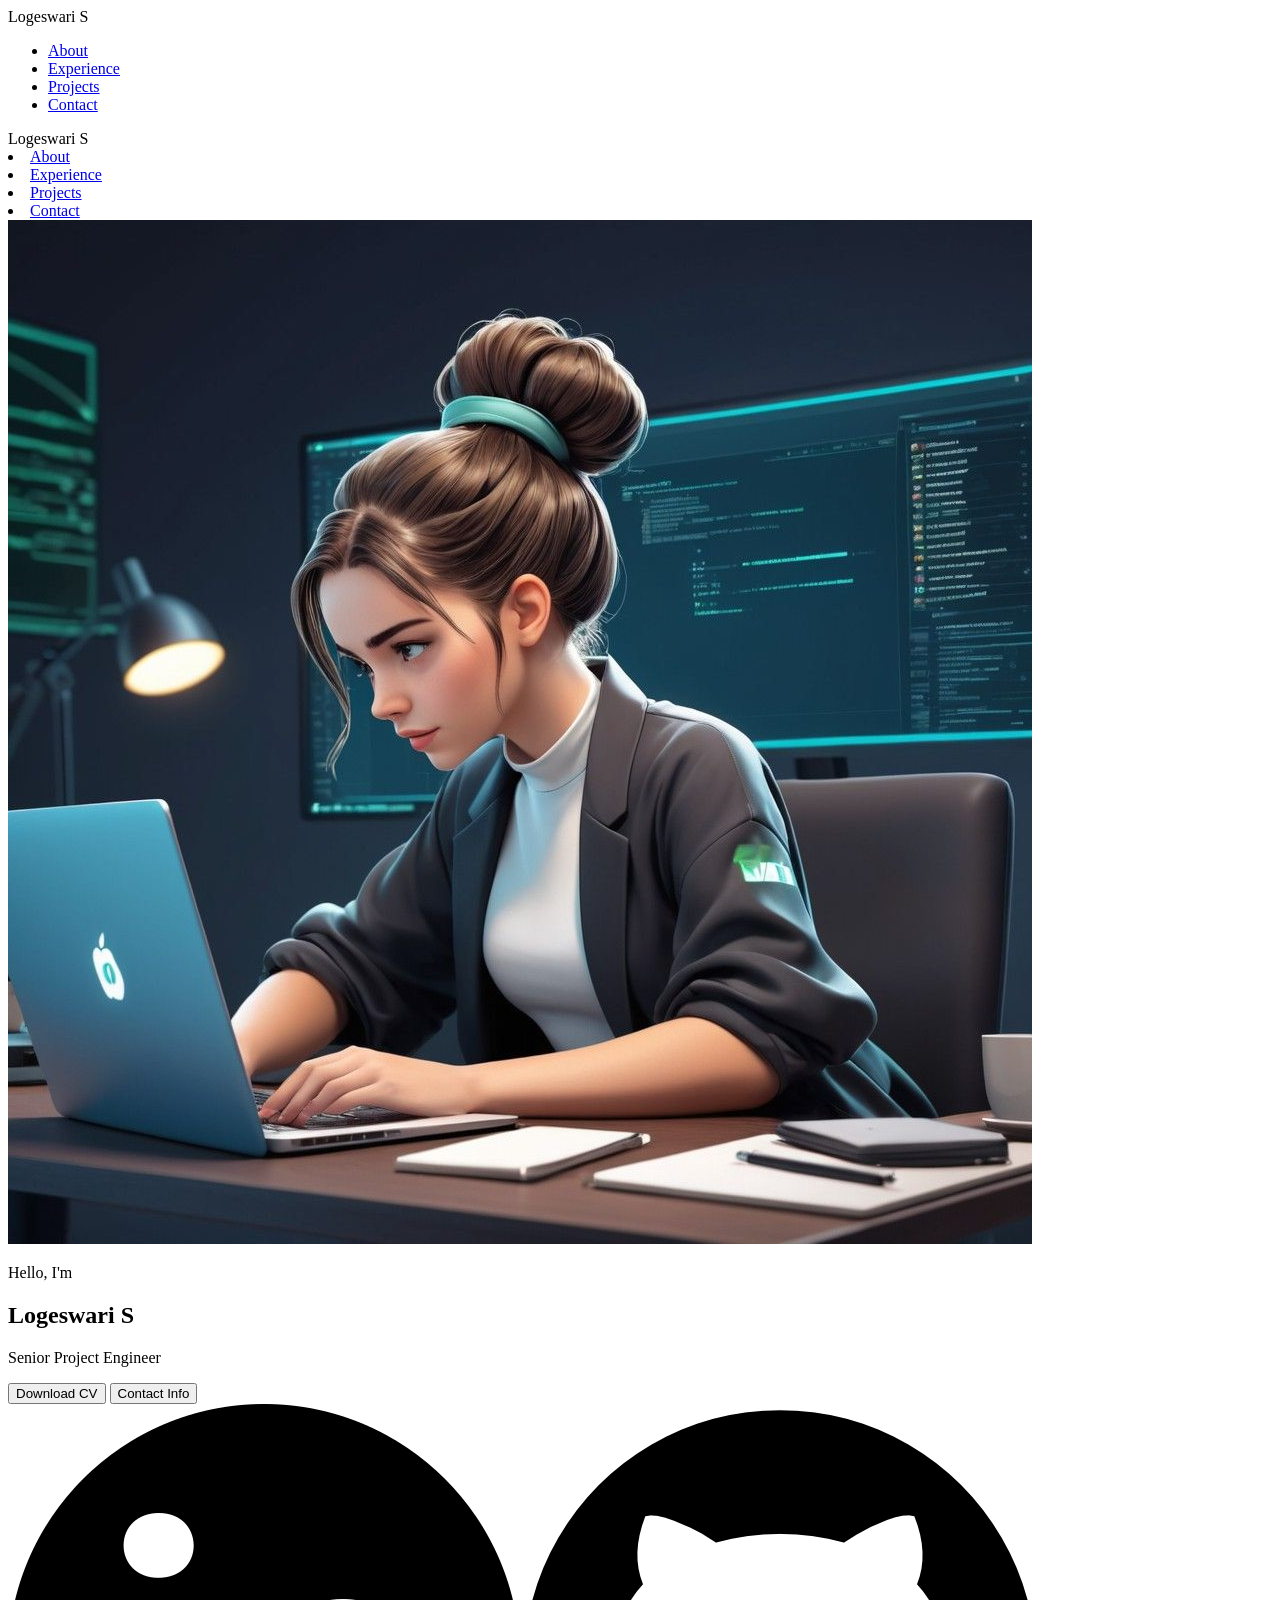
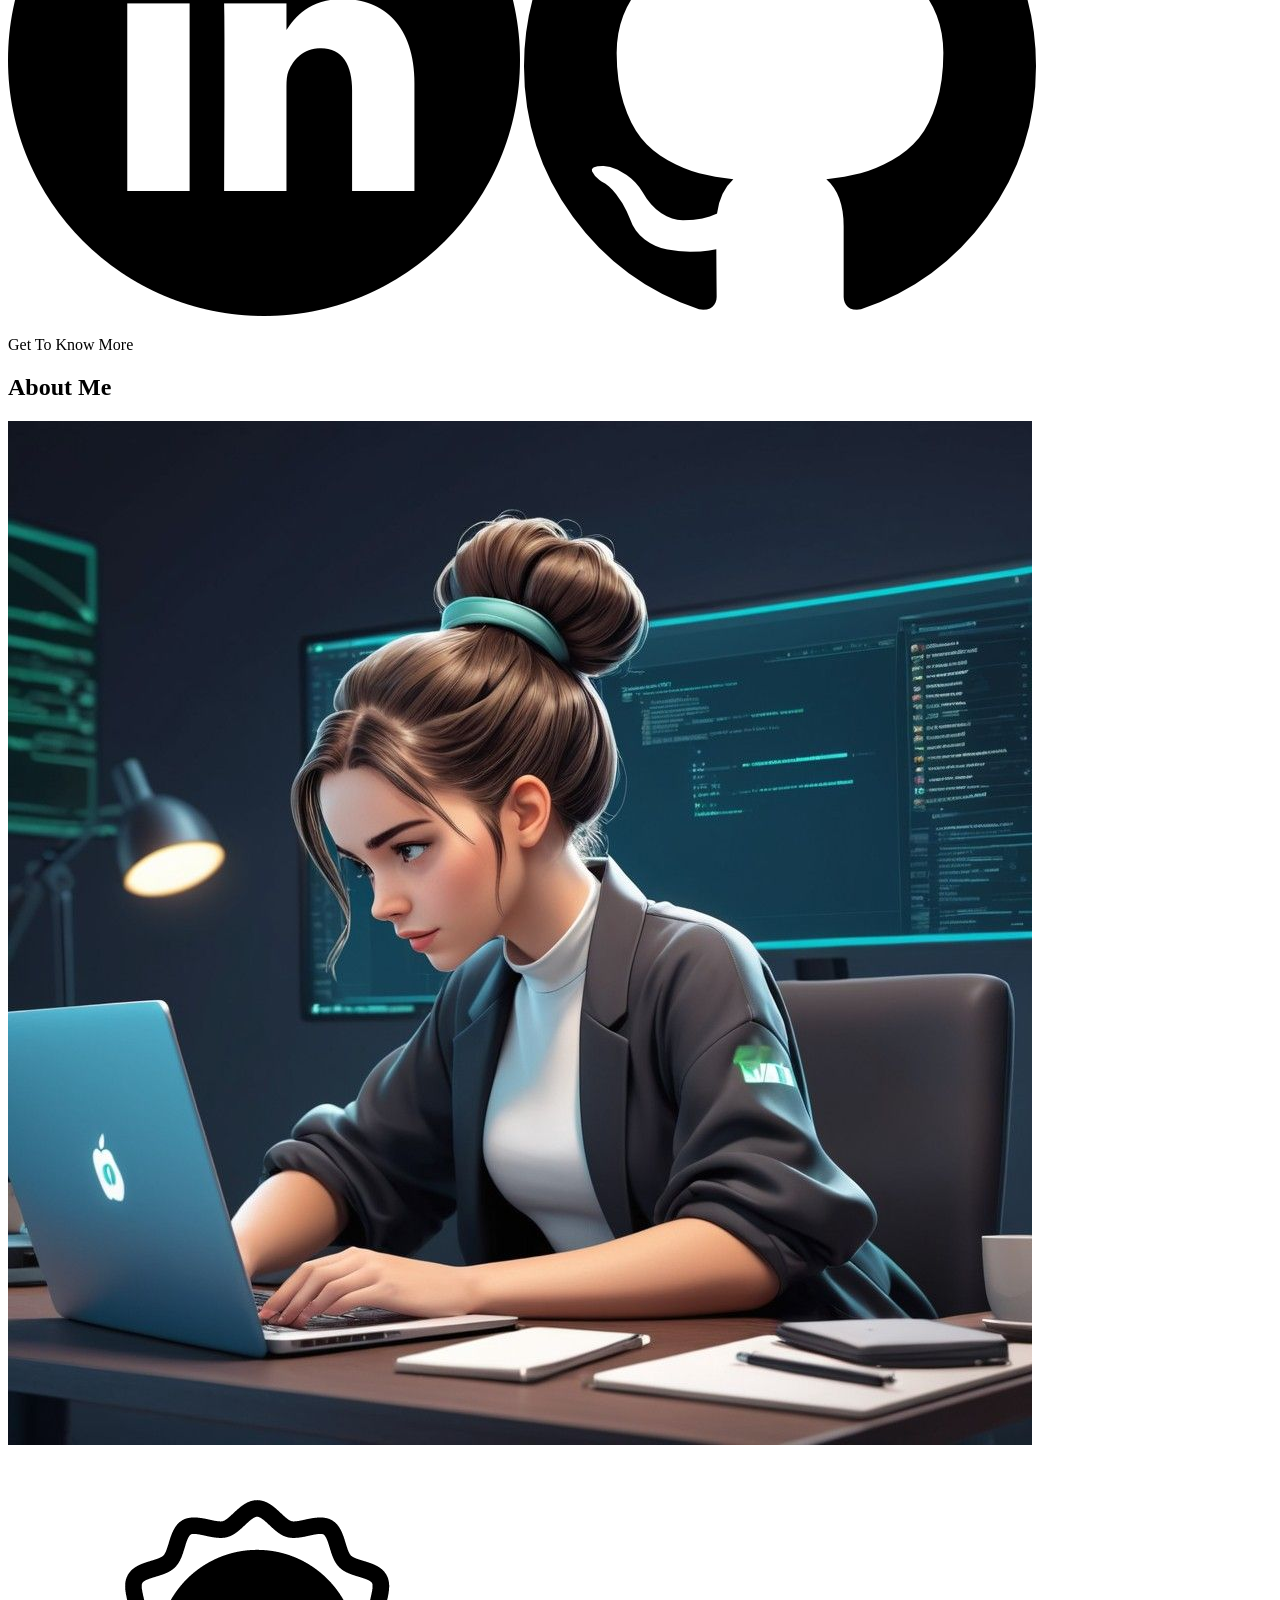
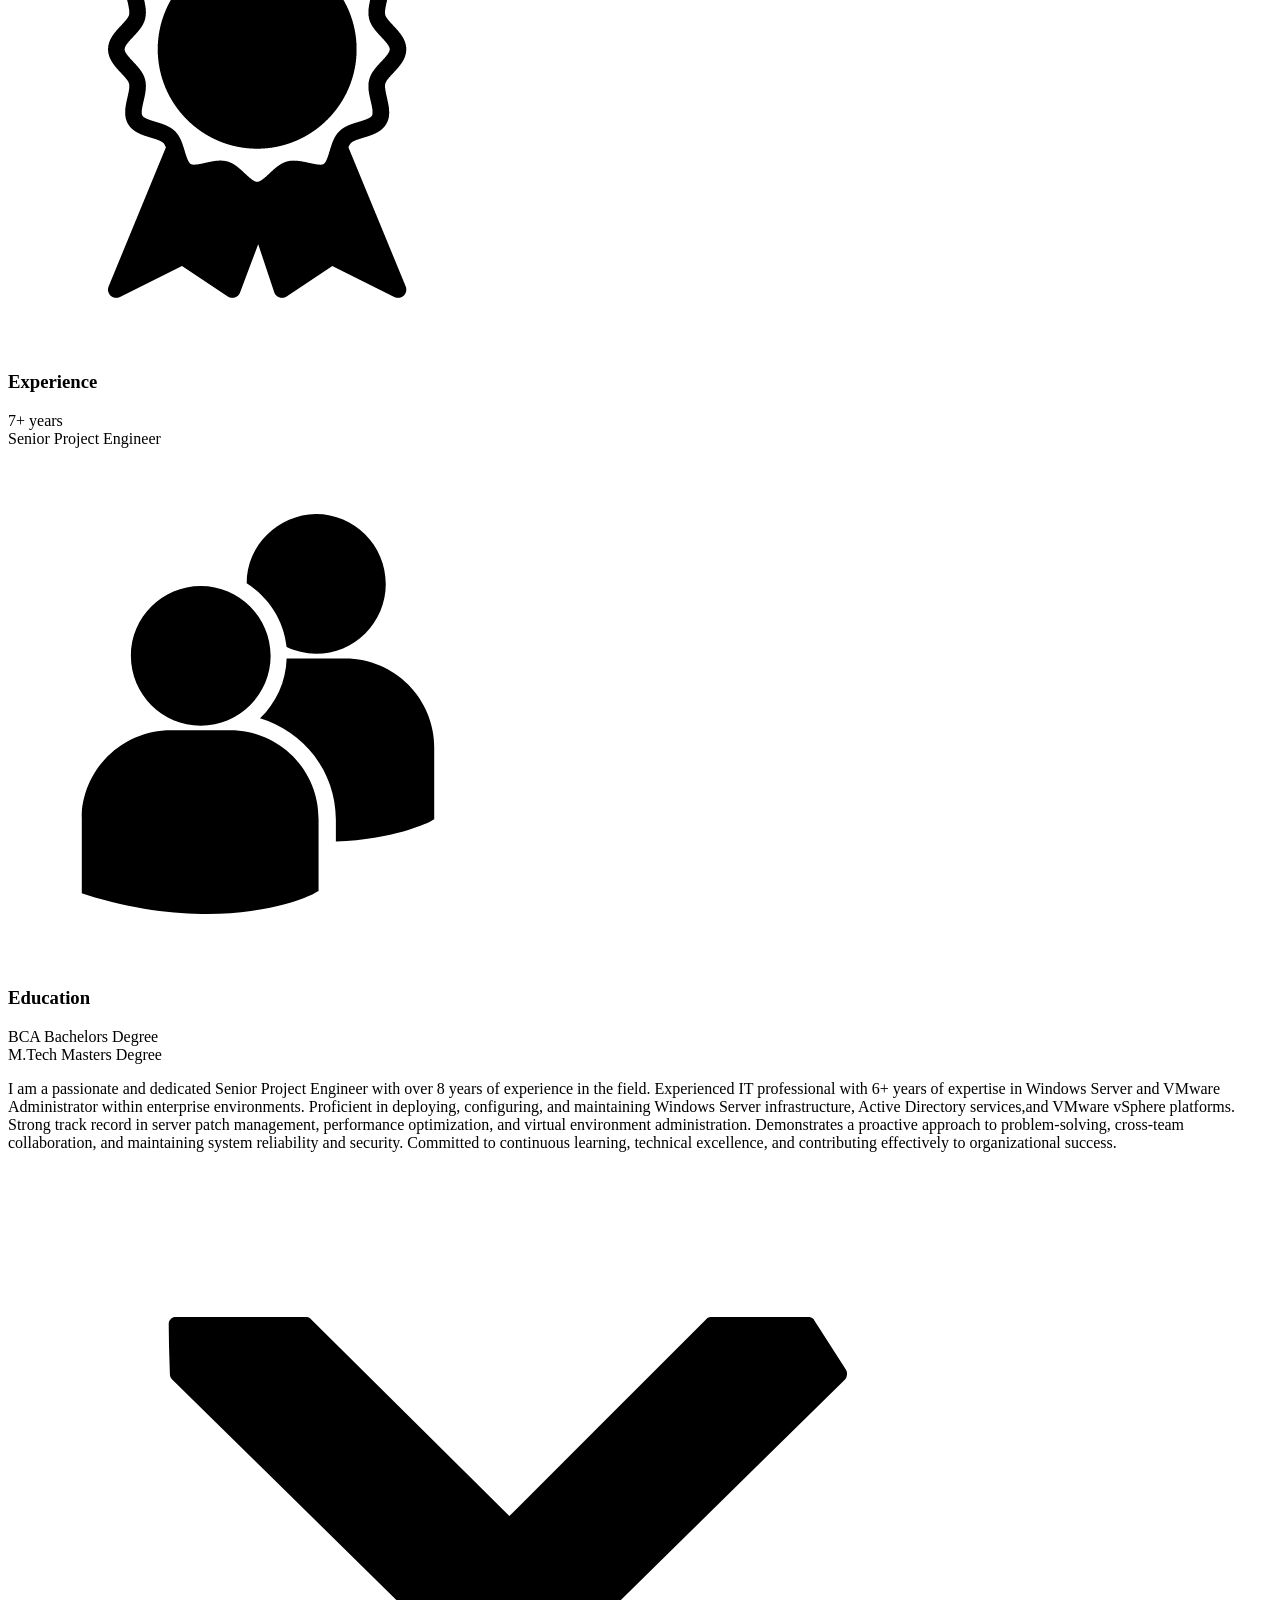
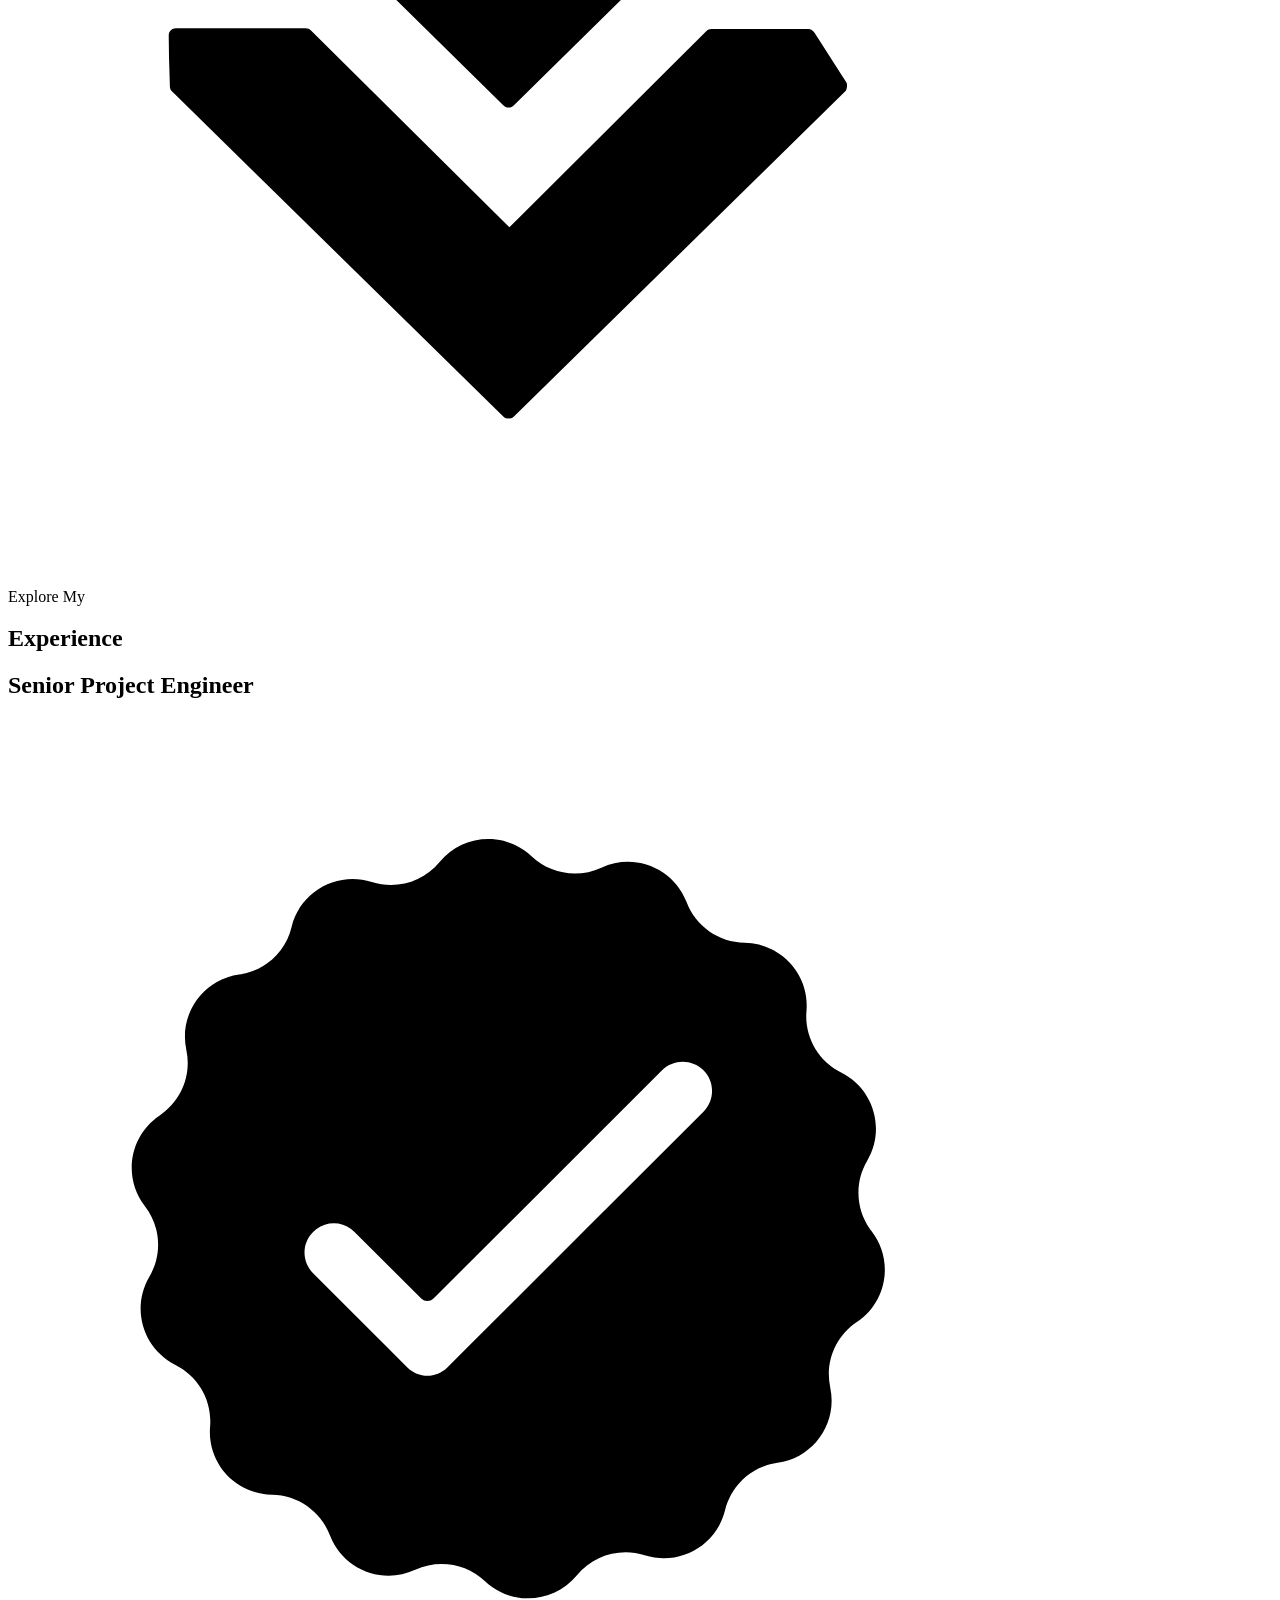
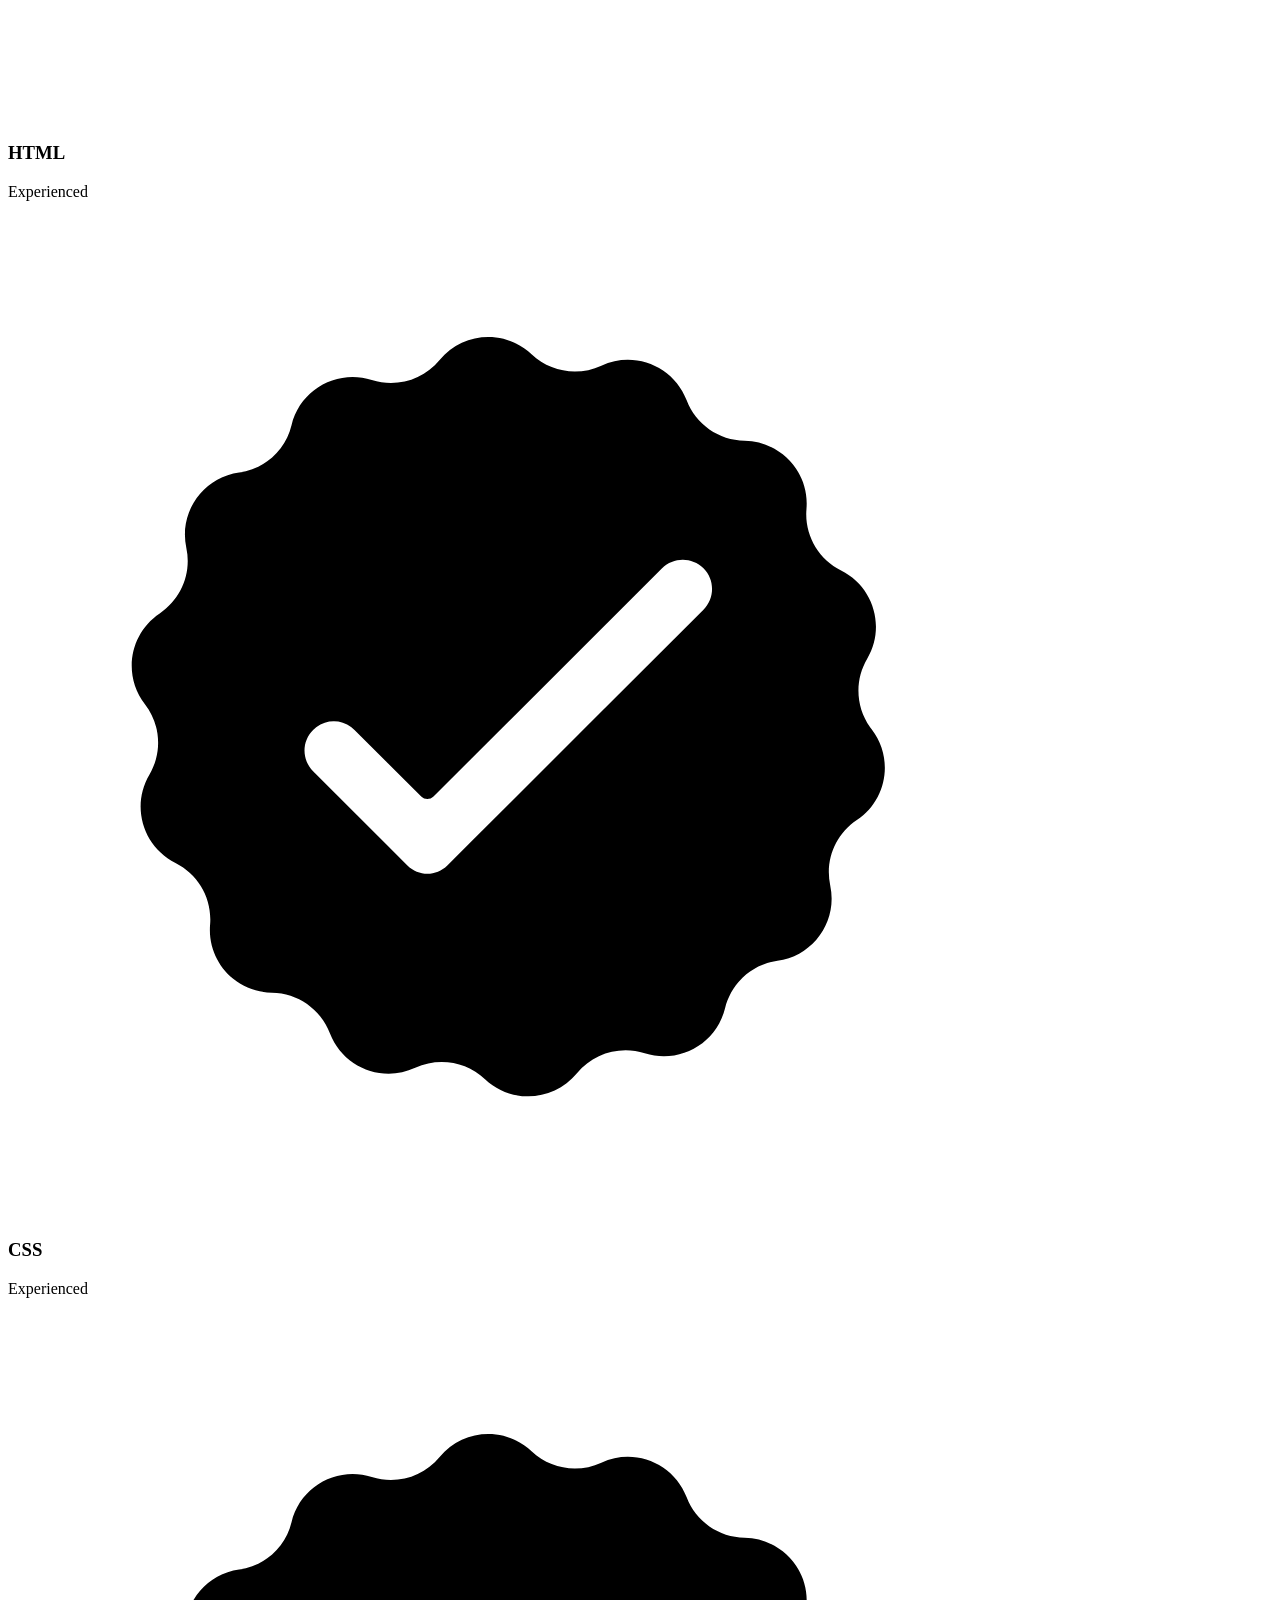
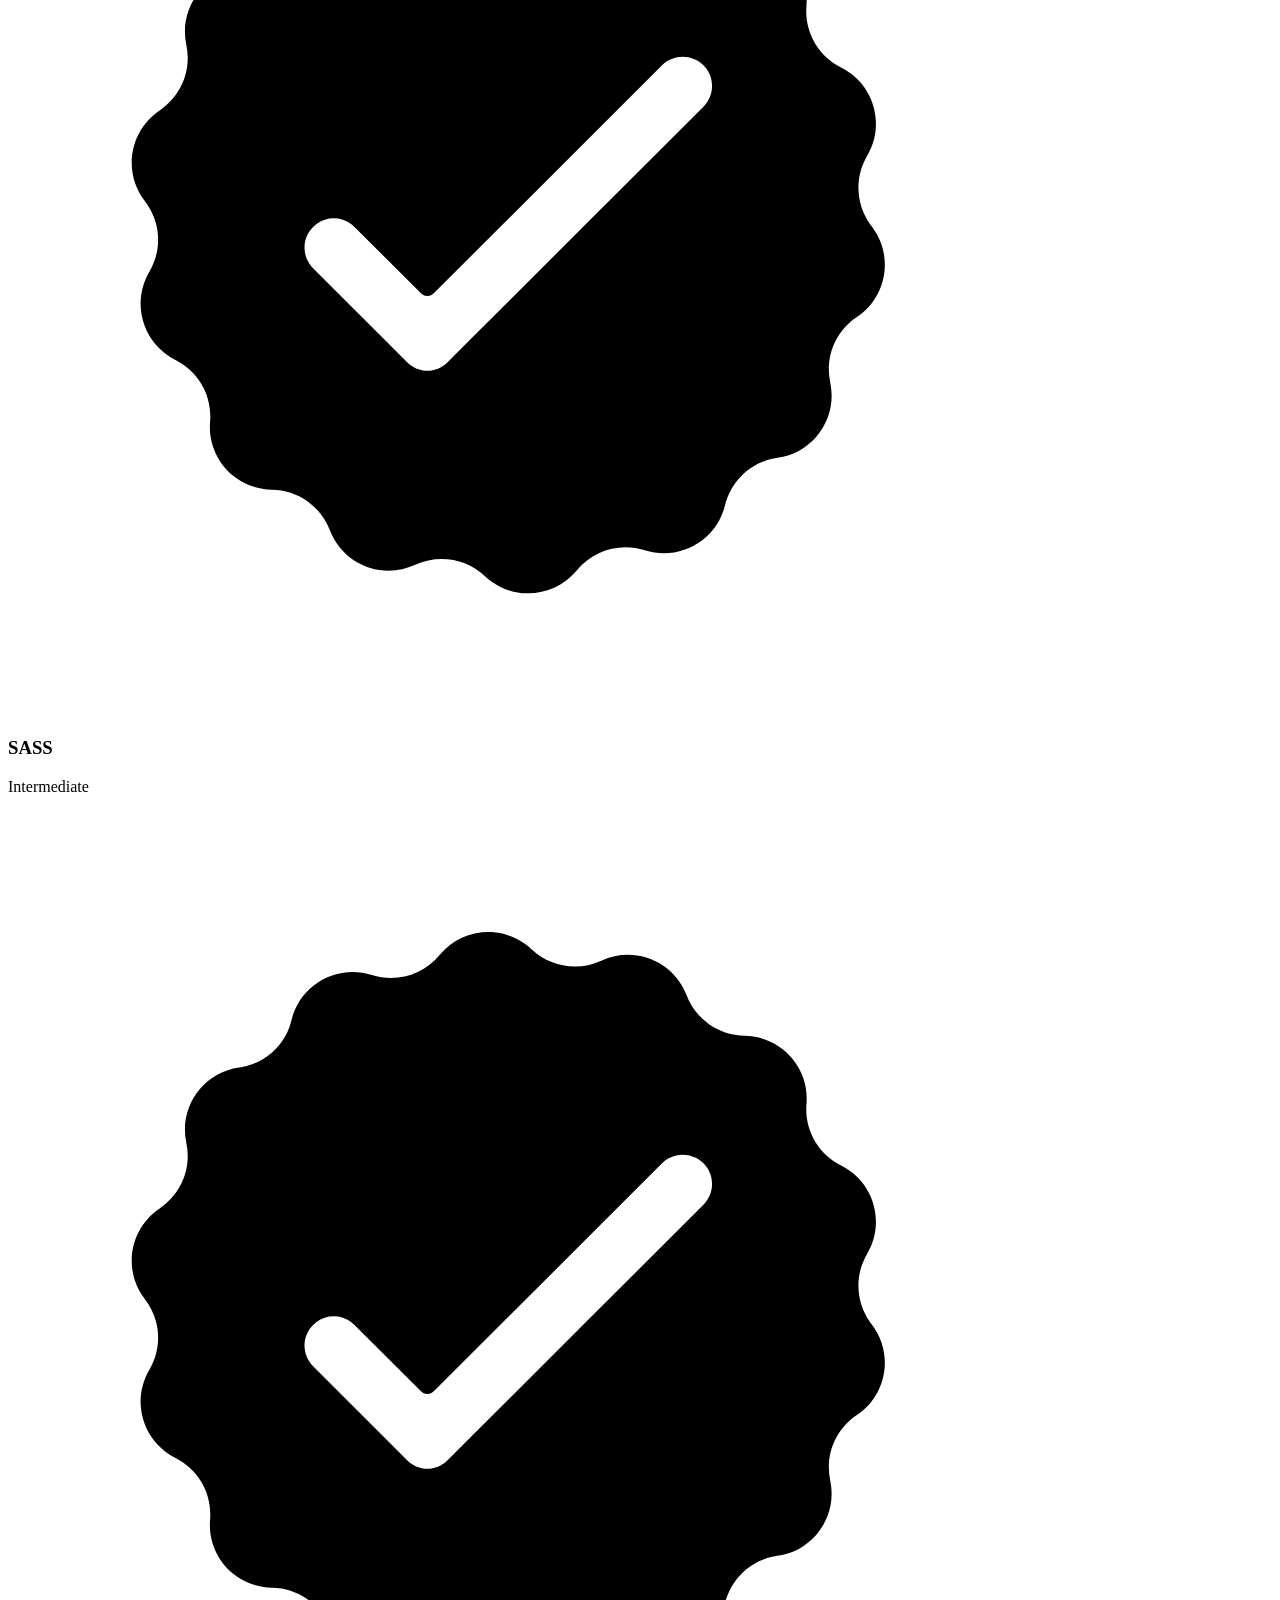
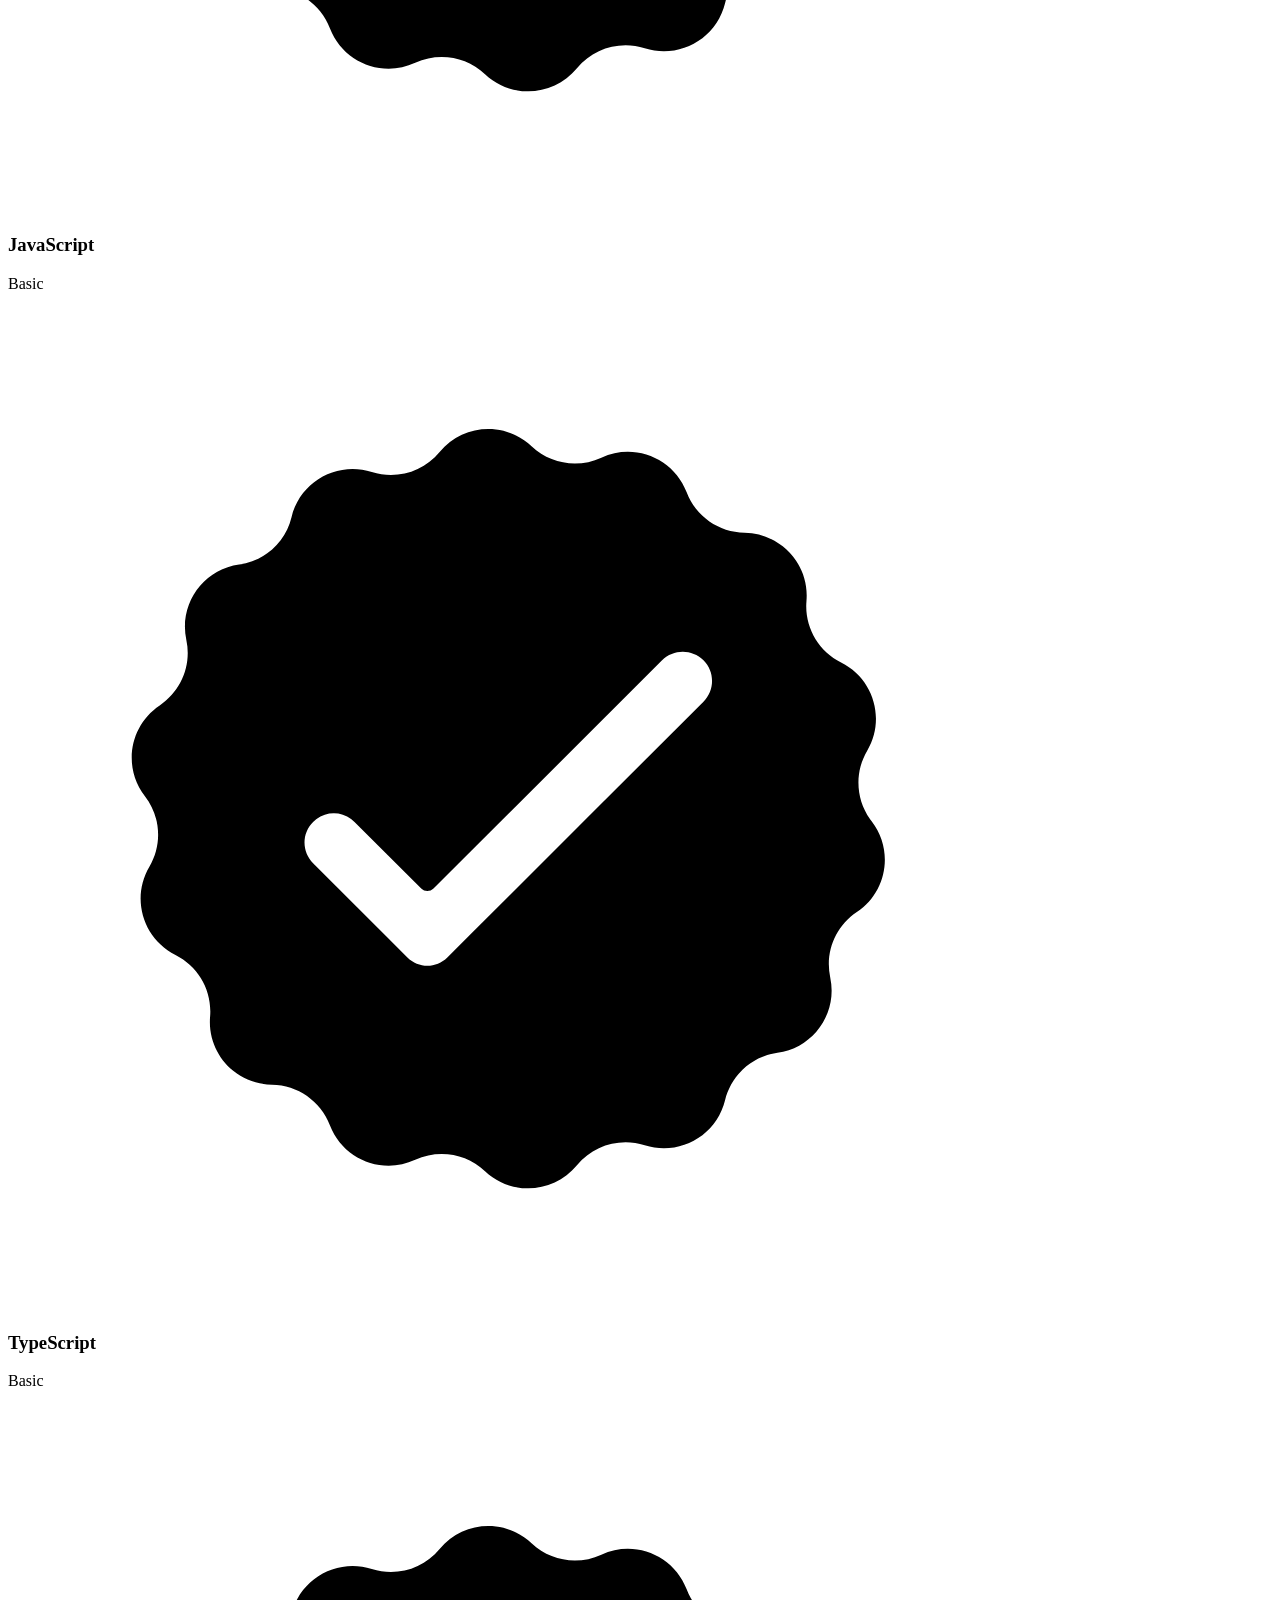
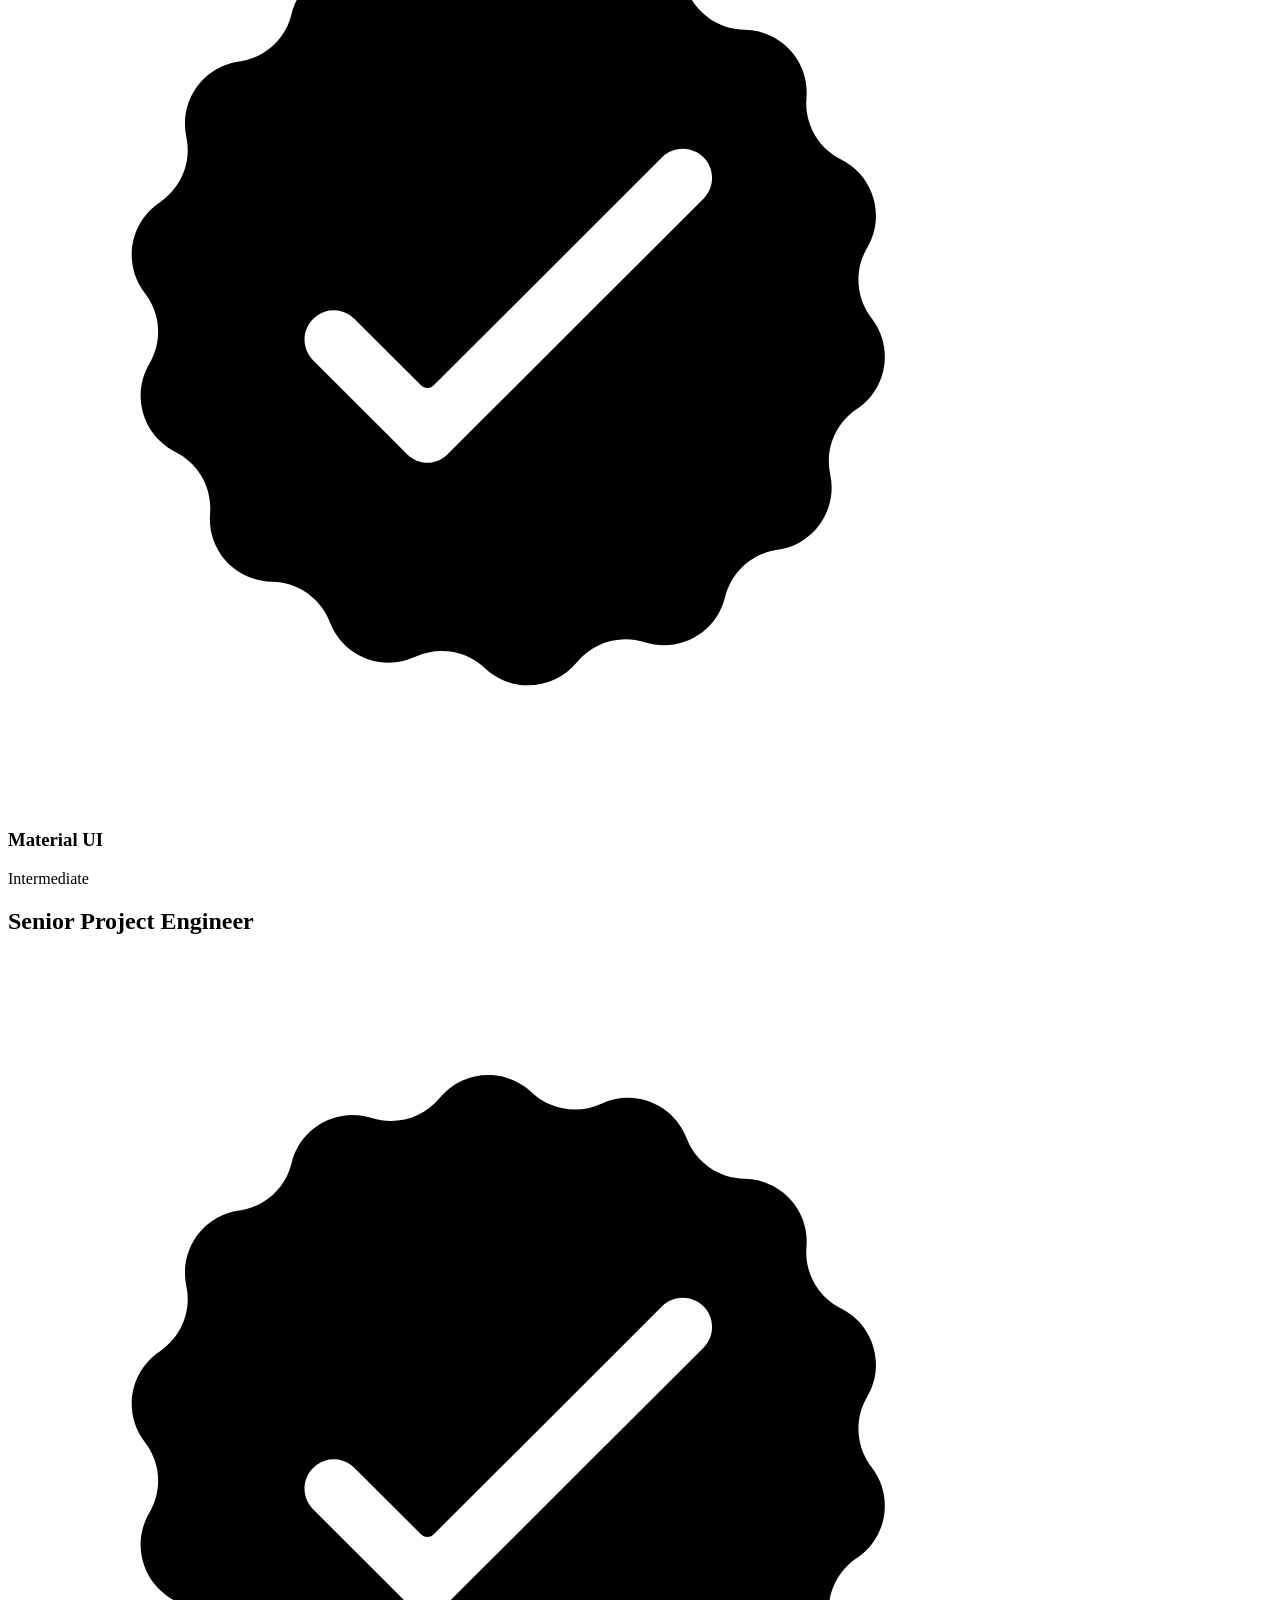
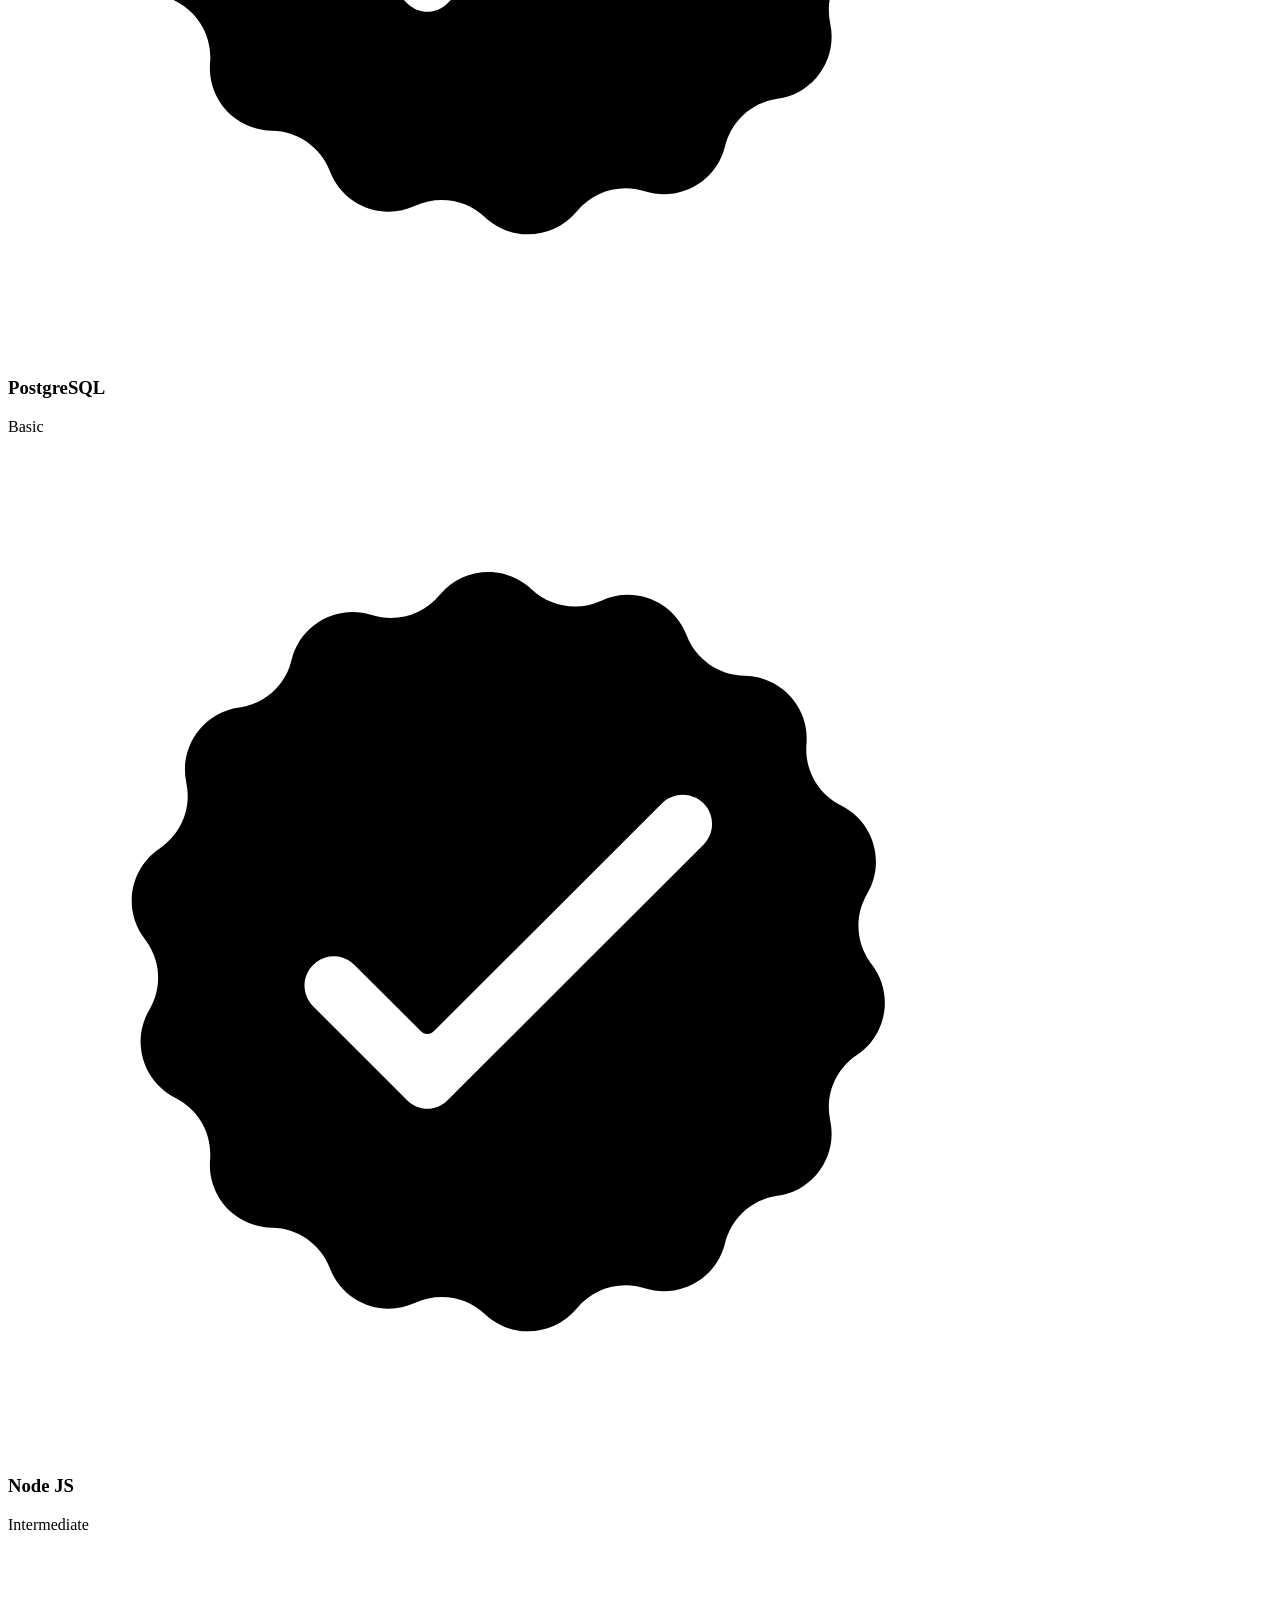
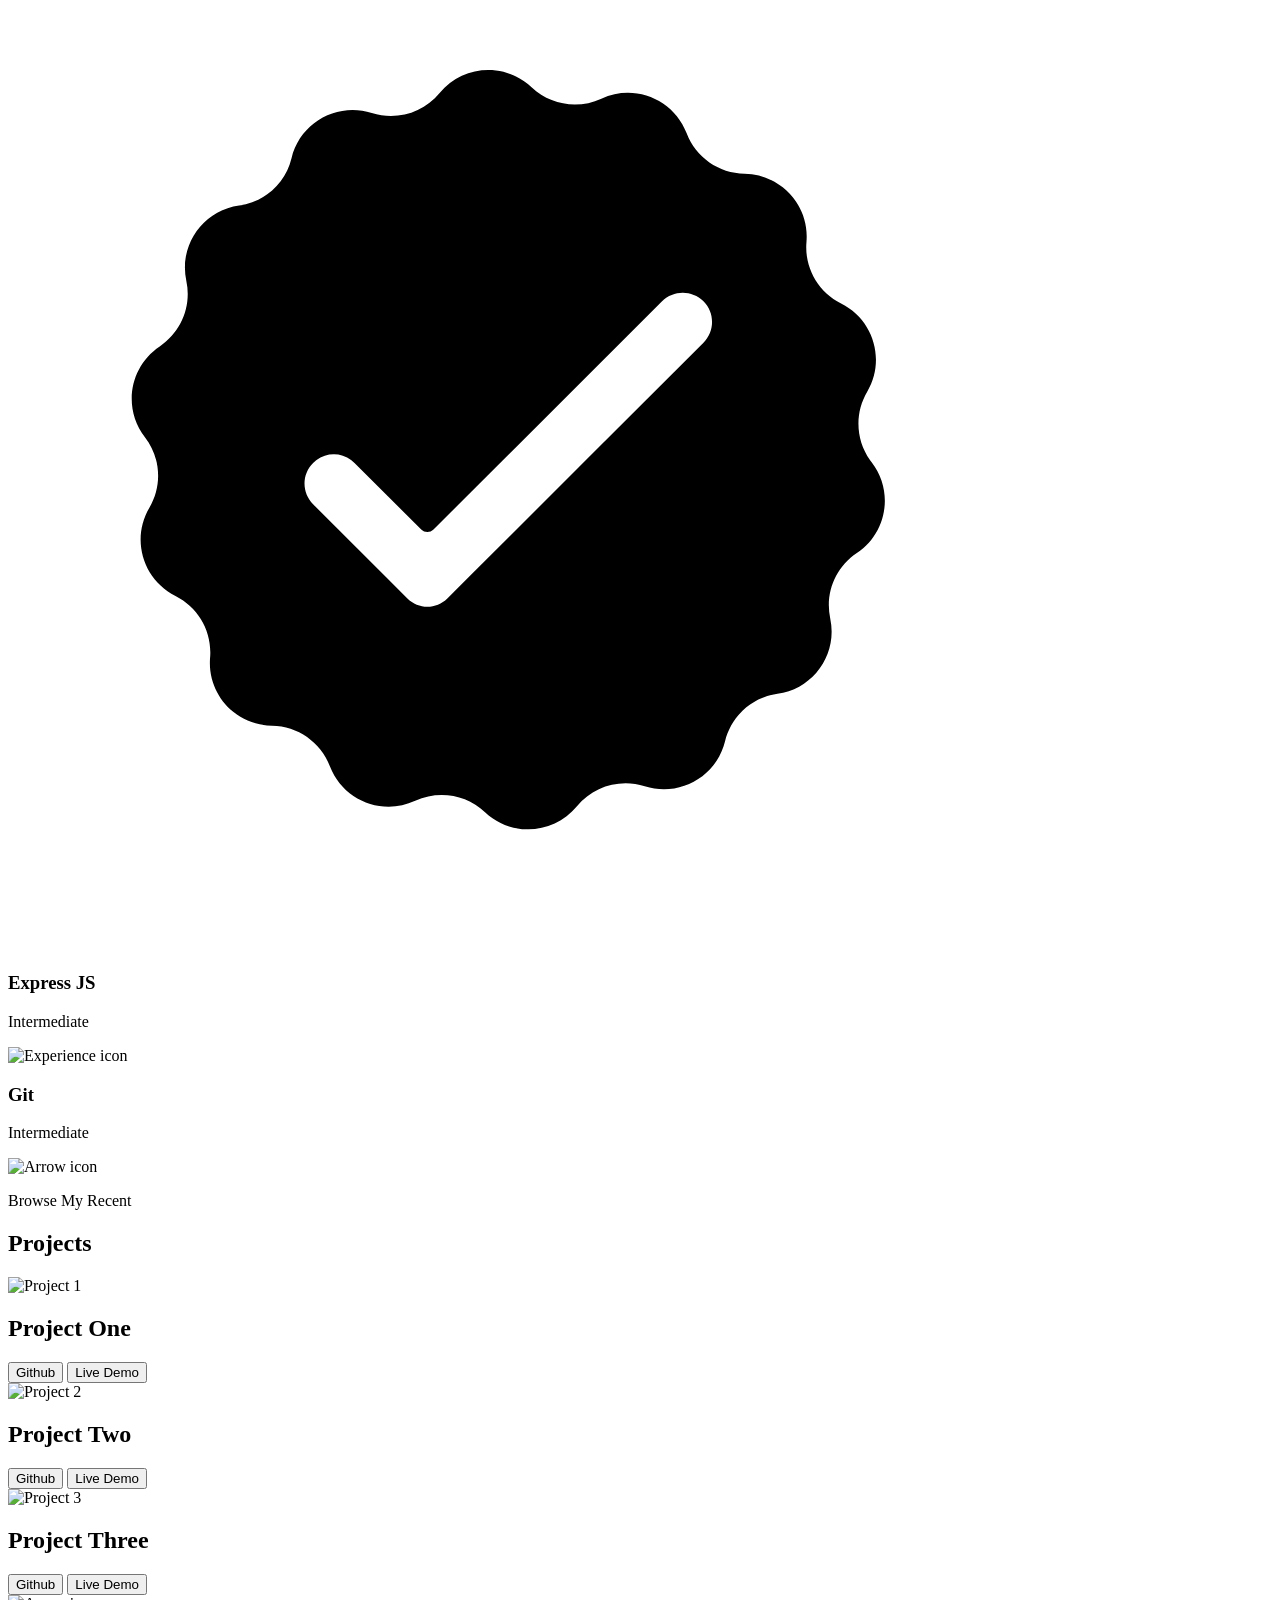
==== index.html @ 71cd5f22 "My First Commit" ====
<!DOCTYPE html>
<html lang="en">
  <head>
    <meta charset="UTF-8" />
    <meta http-equiv="X-UA-Compatible" content="IE=edge" />
    <meta name="viewport" content="width=device-width, initial-scale=1.0" />
    <title>My Portfolio</title>
    <link rel="stylesheet" href="style.css" />
    <link rel="stylesheet" href="media.css" />
  </head>
  <body>
    <nav id="desktop-nav">
      <div class="logo">Logeswari S</div>
      <div>
        <ul class="nav-links">
          <li><a href="#about">About</a></li>
          <li><a href="#experience">Experience</a></li>
          <li><a href="#projects">Projects</a></li>
          <li><a href="#contact">Contact</a></li>
        </ul>
      </div>
    </nav>
    <nav id="hamburger-nav">
      <div class="logo">Logeswari S</div>
      <div class="hamburger-menu">
        <div class="hamburger-icon" onclick="toggleMenu()">
          <span></span>
          <span></span>
          <span></span>
        </div>
        <div class="menu-links">
          <li><a href="#about" onclick="toggleMenu()">About</a></li>
          <li><a href="#experience" onclick="toggleMenu()">Experience</a></li>
          <li><a href="#projects" onclick="toggleMenu()">Projects</a></li>
          <li><a href="#contact" onclick="toggleMenu()">Contact</a></li>
        </div>
      </div>
    </nav>
    <section id="profile">
      <div class="section__pic-container">
        <img src="/images/user.png" alt="Logeswari S profile picture" />
      </div>
      <div class="section__text">
        <p class="section__text__p1">Hello, I'm</p>
        <h1 class="title">Logeswari S</h1>
        <p class="section__text__p2">Senior Project Engineer</p>
        <div class="btn-container">
          <button
            class="btn btn-color-2"
            onclick="window.open('./Portfolio/images/Logeswari.pdf')"
          >
            Download CV
          </button>
          <button class="btn btn-color-1" onclick="location.href='./#contact'">
            Contact Info
          </button>
        </div>
        <div id="socials-container">
          <img
            src="/images/linkedin.png"
            alt="My LinkedIn profile"
            class="icon"
            onclick="location.href='http://www.linkedin.com/in/logeswari99'"
          />
          <img
            src="/images/github.png"
            alt="My Github profile"
            class="icon"
            onclick="location.href='http://www.github.com/NirmalaSubramani2001'"
          />
        </div>
      </div>
    </section>
    <section id="about">
      <p class="section__text__p1">Get To Know More</p>
      <h1 class="title">About Me</h1>
      <div class="section-container">
        <div class="section__pic-container">
          <img
            src="/images/user.png"
            alt="Profile picture"
            class="about-pic"
          />
        </div>
        <div class="about-details-container">
          <div class="about-containers">
            <div class="details-container">
              <img
                src="/images/experience.png"
                alt="Experience icon"
                class="icon"
              />
              <h3>Experience</h3>
              <p>7+ years <br />Senior Project Engineer</p>
            </div>
            <div class="details-container">
              <img
                src="/images/education.png"
                alt="Education icon"
                class="icon"
              />
              <h3>Education</h3>
              <p>BCA Bachelors Degree<br />M.Tech Masters Degree</p>
            </div>
          </div>
          <div class="text-container">
            <p>
                I am a passionate and dedicated Senior Project Engineer with over 8
                years of experience in the field. Experienced IT professional with 6+ years of expertise in Windows Server
                and VMware Administrator within enterprise environments. Proficient in deploying, configuring, and maintaining 
                Windows Server infrastructure, Active Directory services,and VMware vSphere platforms. 
                
                Strong track record in server patch management, performance optimization, and virtual environment administration. 
                Demonstrates a proactive approach to problem-solving, cross-team collaboration, and maintaining system reliability and security. 
                Committed to continuous learning, technical excellence, and contributing effectively to organizational success. 
              
            </p>
          </div>
        </div>
      </div>
      <img
        src="./images/arrow.png"
        alt="Arrow icon"
        class="icon arrow"
        onclick="location.href='./#experience'"
      />
    </section>
    <section id="experience">
      <p class="section__text__p1">Explore My</p>
      <h1 class="title">Experience</h1>
      <div class="experience-details-container">
        <div class="about-containers">
          <div class="details-container">
            <h2 class="experience-sub-title">Senior Project Engineer</h2>
            <div class="article-container">
              <article>
                <img
                  src="./images/checkmark.png"
                  alt="Experience icon"
                  class="icon"
                />
                <div>
                  <h3>HTML</h3>
                  <p>Experienced</p>
                </div>
              </article>
              <article>
                <img
                  src="/images/checkmark.png"
                  alt="Experience icon"
                  class="icon"
                />
                <div>
                  <h3>CSS</h3>
                  <p>Experienced</p>
                </div>
              </article>
              <article>
                <img
                  src="/images/checkmark.png"
                  alt="Experience icon"
                  class="icon"
                />
                <div>
                  <h3>SASS</h3>
                  <p>Intermediate</p>
                </div>
              </article>
              <article>
                <img
                  src="/images/checkmark.png"
                  alt="Experience icon"
                  class="icon"
                />
                <div>
                  <h3>JavaScript</h3>
                  <p>Basic</p>
                </div>
              </article>
              <article>
                <img
                  src="/images/checkmark.png"
                  alt="Experience icon"
                  class="icon"
                />
                <div>
                  <h3>TypeScript</h3>
                  <p>Basic</p>
                </div>
              </article>
              <article>
                <img
                  src="/images/checkmark.png"
                  alt="Experience icon"
                  class="icon"
                />
                <div>
                  <h3>Material UI</h3>
                  <p>Intermediate</p>
                </div>
              </article>
            </div>
          </div>
          <div class="details-container">
            <h2 class="experience-sub-title">Senior Project Engineer</h2>
            <div class="article-container">
              <article>
                <img
                  src="/images/checkmark.png"
                  alt="Experience icon"
                  class="icon"
                />
                <div>
                  <h3>PostgreSQL</h3>
                  <p>Basic</p>
                </div>
              </article>
              <article>
                <img
                  src="/images/checkmark.png"
                  alt="Experience icon"
                  class="icon"
                />
                <div>
                  <h3>Node JS</h3>
                  <p>Intermediate</p>
                </div>
              </article>
              <article>
                <img
                  src="/images/checkmark.png"
                  alt="Experience icon"
                  class="icon"
                />
                <div>
                  <h3>Express JS</h3>
                  <p>Intermediate</p>
                </div>
              </article>
              <article>
                <img
                  src="./Portfolio/images/checkmark.png"
                  alt="Experience icon"
                  class="icon"
                />
                <div>
                  <h3>Git</h3>
                  <p>Intermediate</p>
                </div>
              </article>
            </div>
          </div>
        </div>
      </div>
      <img
        src="./Portfolio/images/arrow.png"
        alt="Arrow icon"
        class="icon arrow"
        onclick="location.href='./#projects'"
      />
    </section>
    <section id="projects">
      <p class="section__text__p1">Browse My Recent</p>
      <h1 class="title">Projects</h1>
      <div class="experience-details-container">
        <div class="about-containers">
          <div class="details-container color-container">
            <div class="article-container">
              <img
                src="./Portfolio/images/work-1.png"
                alt="Project 1"
                class="project-img"
              />
            </div>
            <h2 class="experience-sub-title project-title">Project One</h2>
            <div class="btn-container">
              <button
                class="btn btn-color-2 project-btn"
                onclick="location.href='https://github.com/NirmalaSubramani2001'"
              >
                Github
              </button>
              <button
                class="btn btn-color-2 project-btn"
                onclick="location.href='https://github.com/'"
              >
                Live Demo
              </button>
            </div>
          </div>
          <div class="details-container color-container">
            <div class="article-container">
              <img
                src="./Portfolio/images/work-2.png"
                alt="Project 2"
                class="project-img"
              />
            </div>
            <h2 class="experience-sub-title project-title">Project Two</h2>
            <div class="btn-container">
              <button
                class="btn btn-color-2 project-btn"
                onclick="location.href='https://github.com/NirmalaSubramani2001'"
              >
                Github
              </button>
              <button
                class="btn btn-color-2 project-btn"
                onclick="location.href='https://github.com/NirmalaSubramani2001'"
              >
                Live Demo
              </button>
            </div>
          </div>
          <div class="details-container color-container">
            <div class="article-container">
              <img
                src="./Portfolio/images/work-3.png"
                alt="Project 3"
                class="project-img"
              />
            </div>
            <h2 class="experience-sub-title project-title">Project Three</h2>
            <div class="btn-container">
              <button
                class="btn btn-color-2 project-btn"
                onclick="location.href='https://github.com/NirmalaSubramani2001'"
              >
                Github
              </button>
              <button
                class="btn btn-color-2 project-btn"
                onclick="location.href='https://nirmalasubramani2001.github.io/Project-Three/'"
              >
                Live Demo
              </button>
            </div>
          </div>
        </div>
      </div>
      <img
        src="./Portfolio/images/arrow.png"
        alt="Arrow icon"
        class="icon arrow"
        onclick="location.href='./#contact'"
      />
    </section>
    <section id="contact">
      <p class="section__text__p1">Get in Touch</p>
      <h1 class="title">Contact Me</h1>
      <div class="contact-info-upper-container">
        <div class="contact-info-container">
          <img
            src="./Portfolio/images/email.png"
            alt="Email icon"
            class="icon contact-icon email-icon"
          />
          <p><a href="mailto:logeswarinirmala@gmail.com">mailto:logeswarinirmala@gmail.com</a></p>
        </div>
        <div class="contact-info-container">
          <img
            src="./Portfolio/images/linkedin.png"
            alt="LinkedIn icon"
            class="icon contact-icon"
          />
          <p><a href="http://www.linkedin.com/in/logeswari99">LinkedIn</a></p>
        </div>
      </div>
    </section>
    <footer>
      <nav>
        <div class="nav-links-container">
          <ul class="nav-links">
            <li><a href="#about">About</a></li>
            <li><a href="#experience">Experience</a></li>
            <li><a href="#projects">Projects</a></li>
            <li><a href="#contact">Contact</a></li>
          </ul>
        </div>
      </nav>
      <p> Made with ❤️</p>
    </footer>
    <script src="script.js"></script>
  </body>
</html>
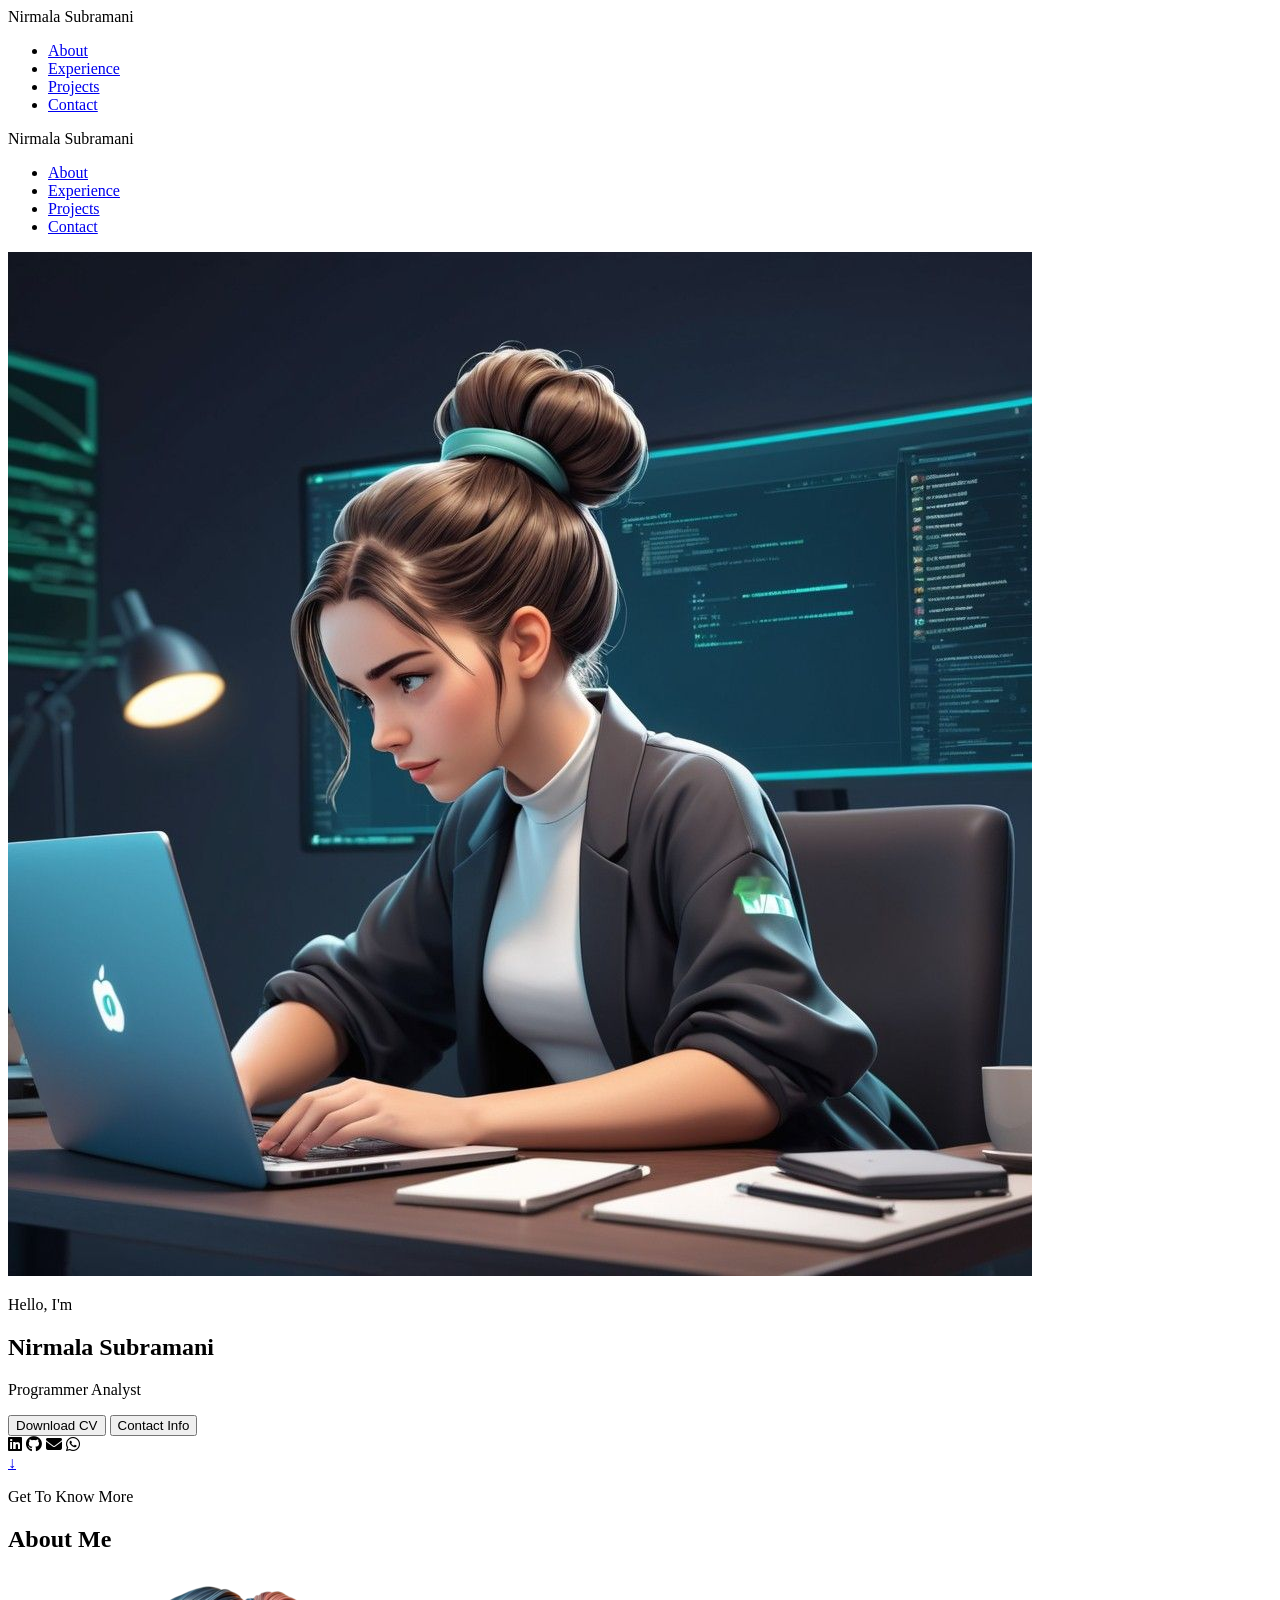
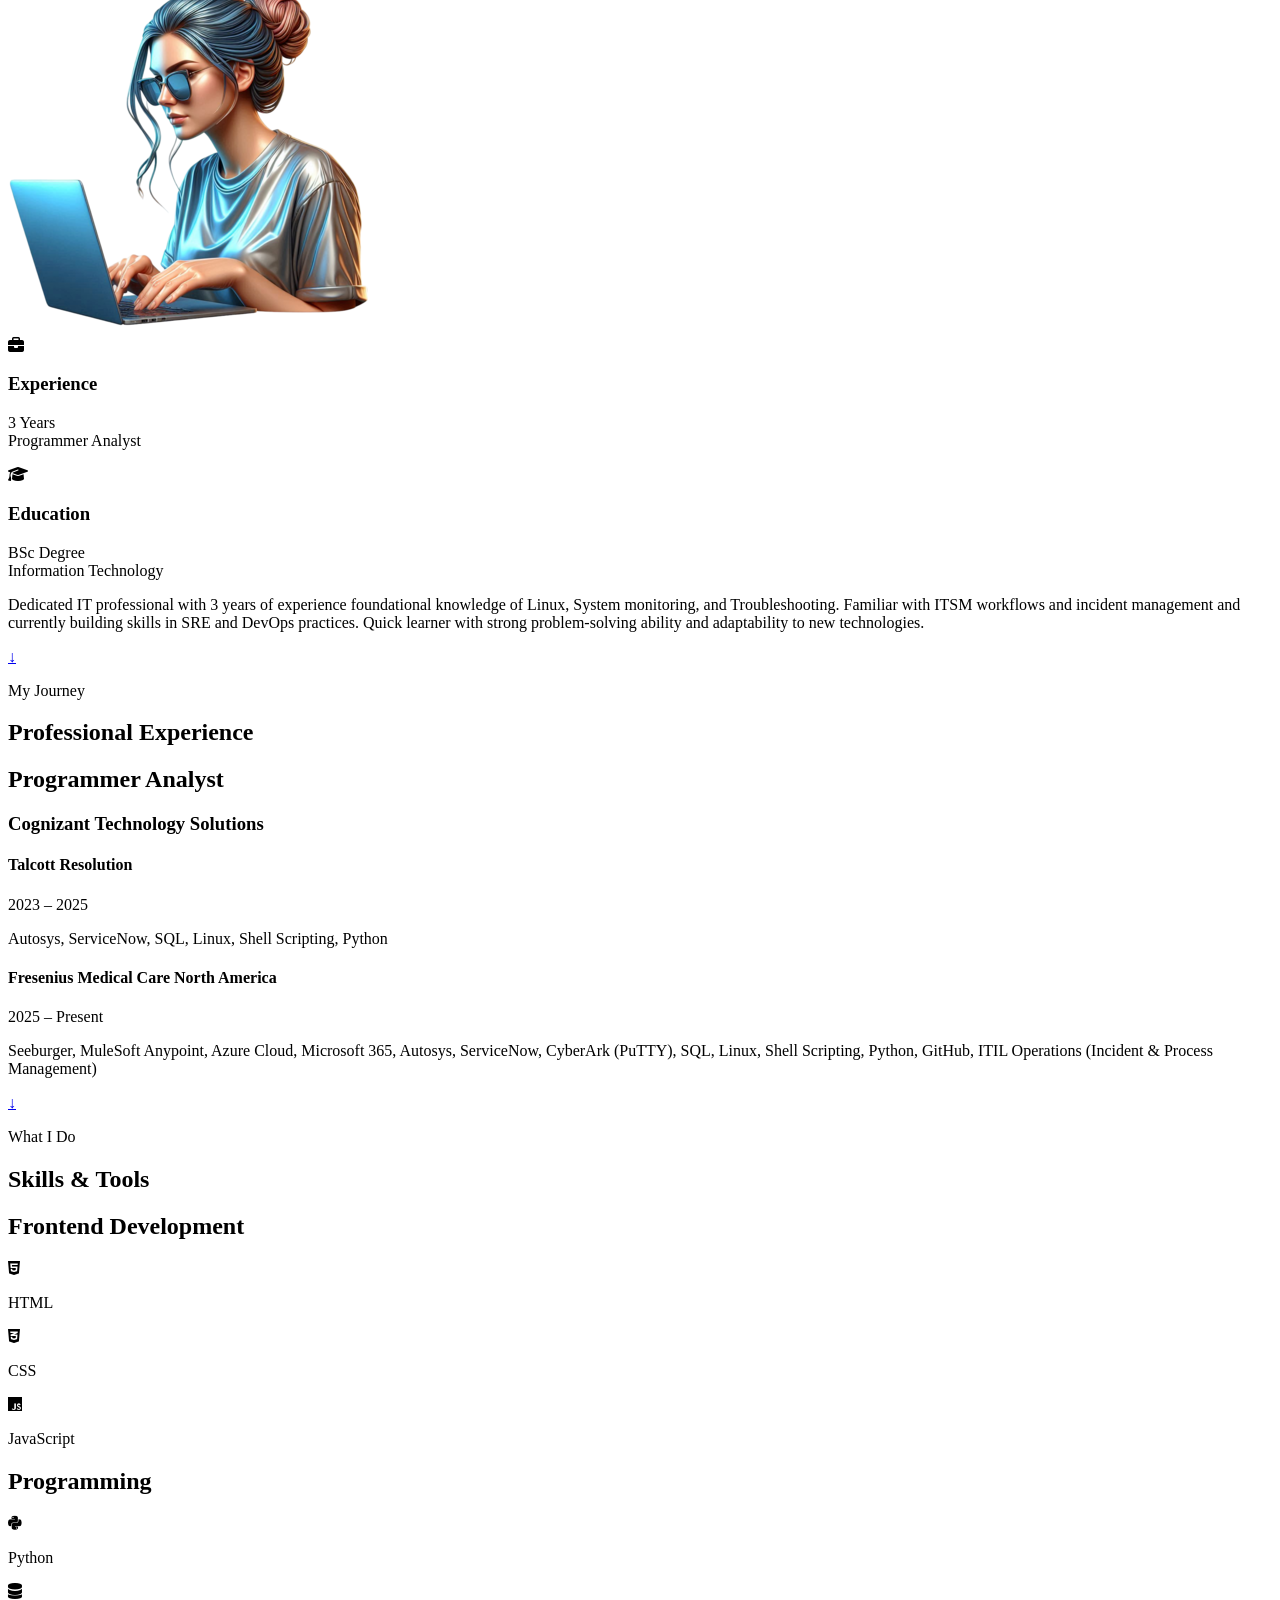
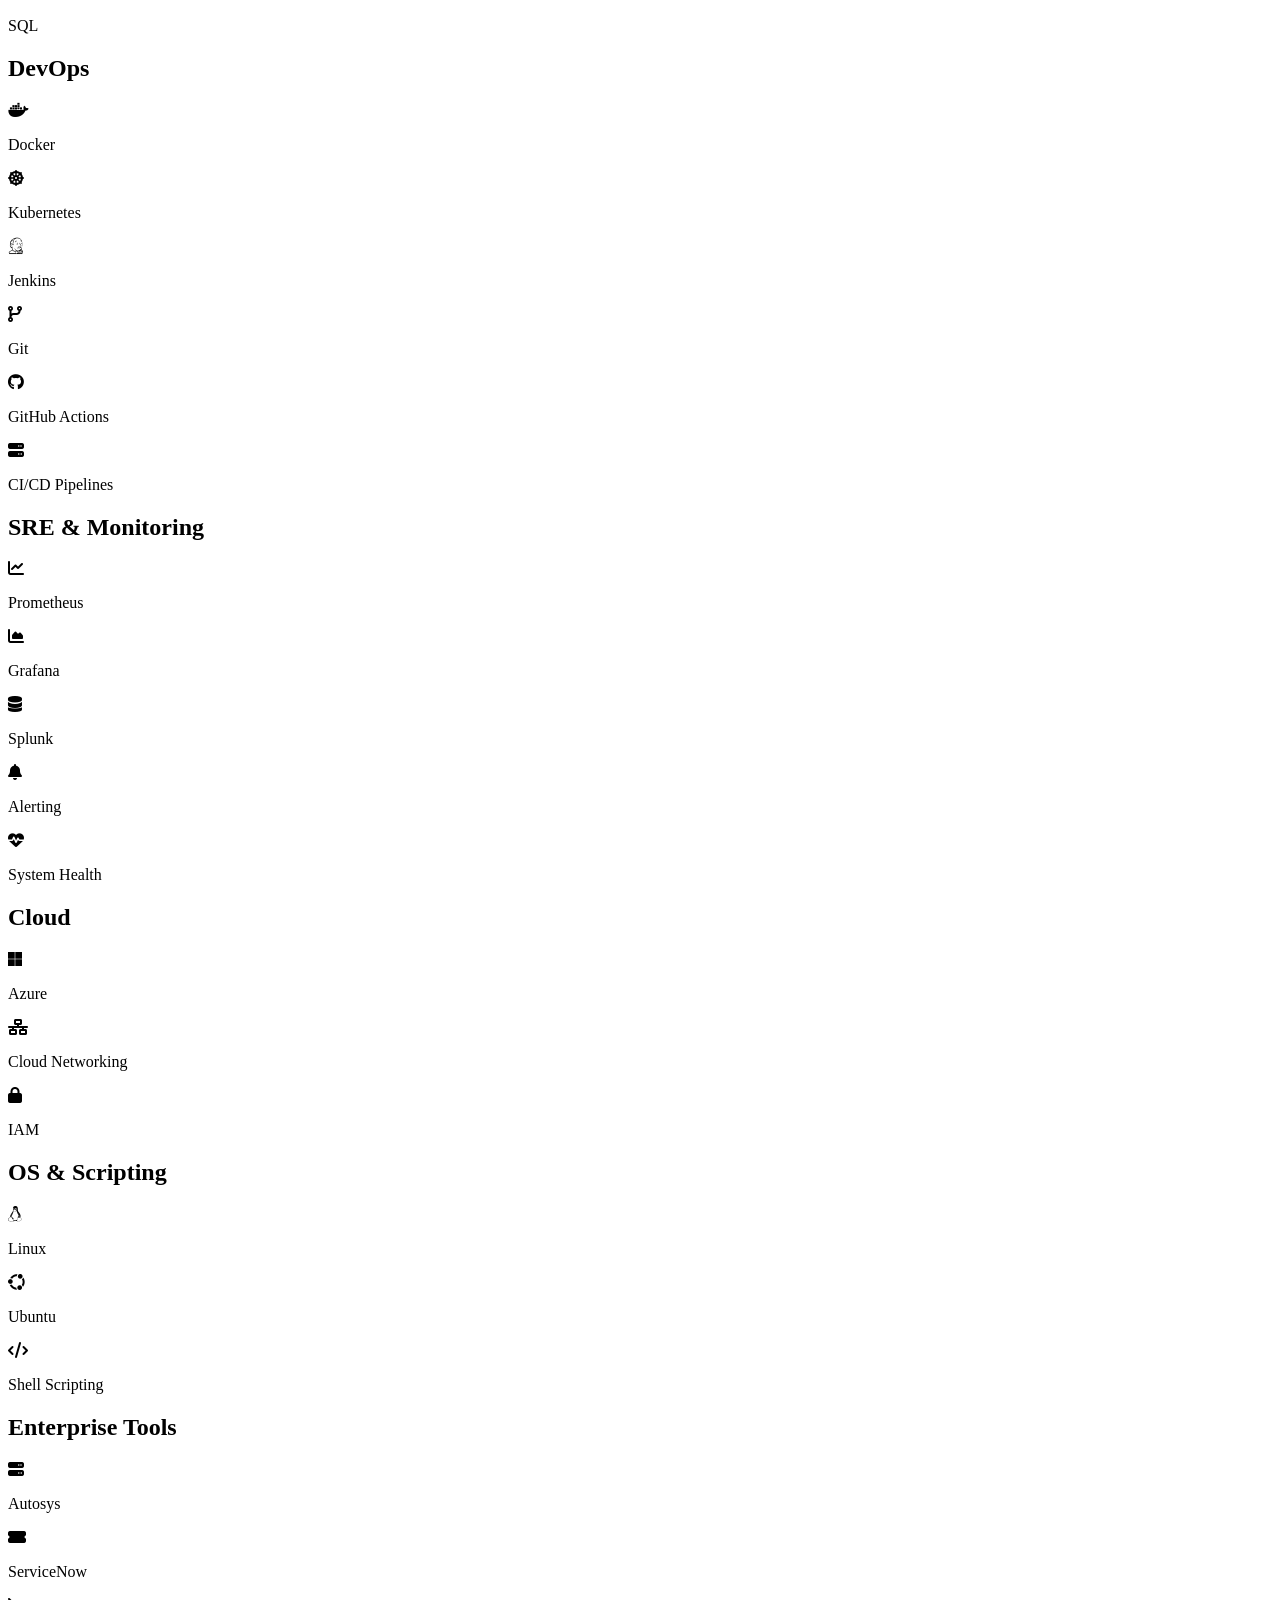
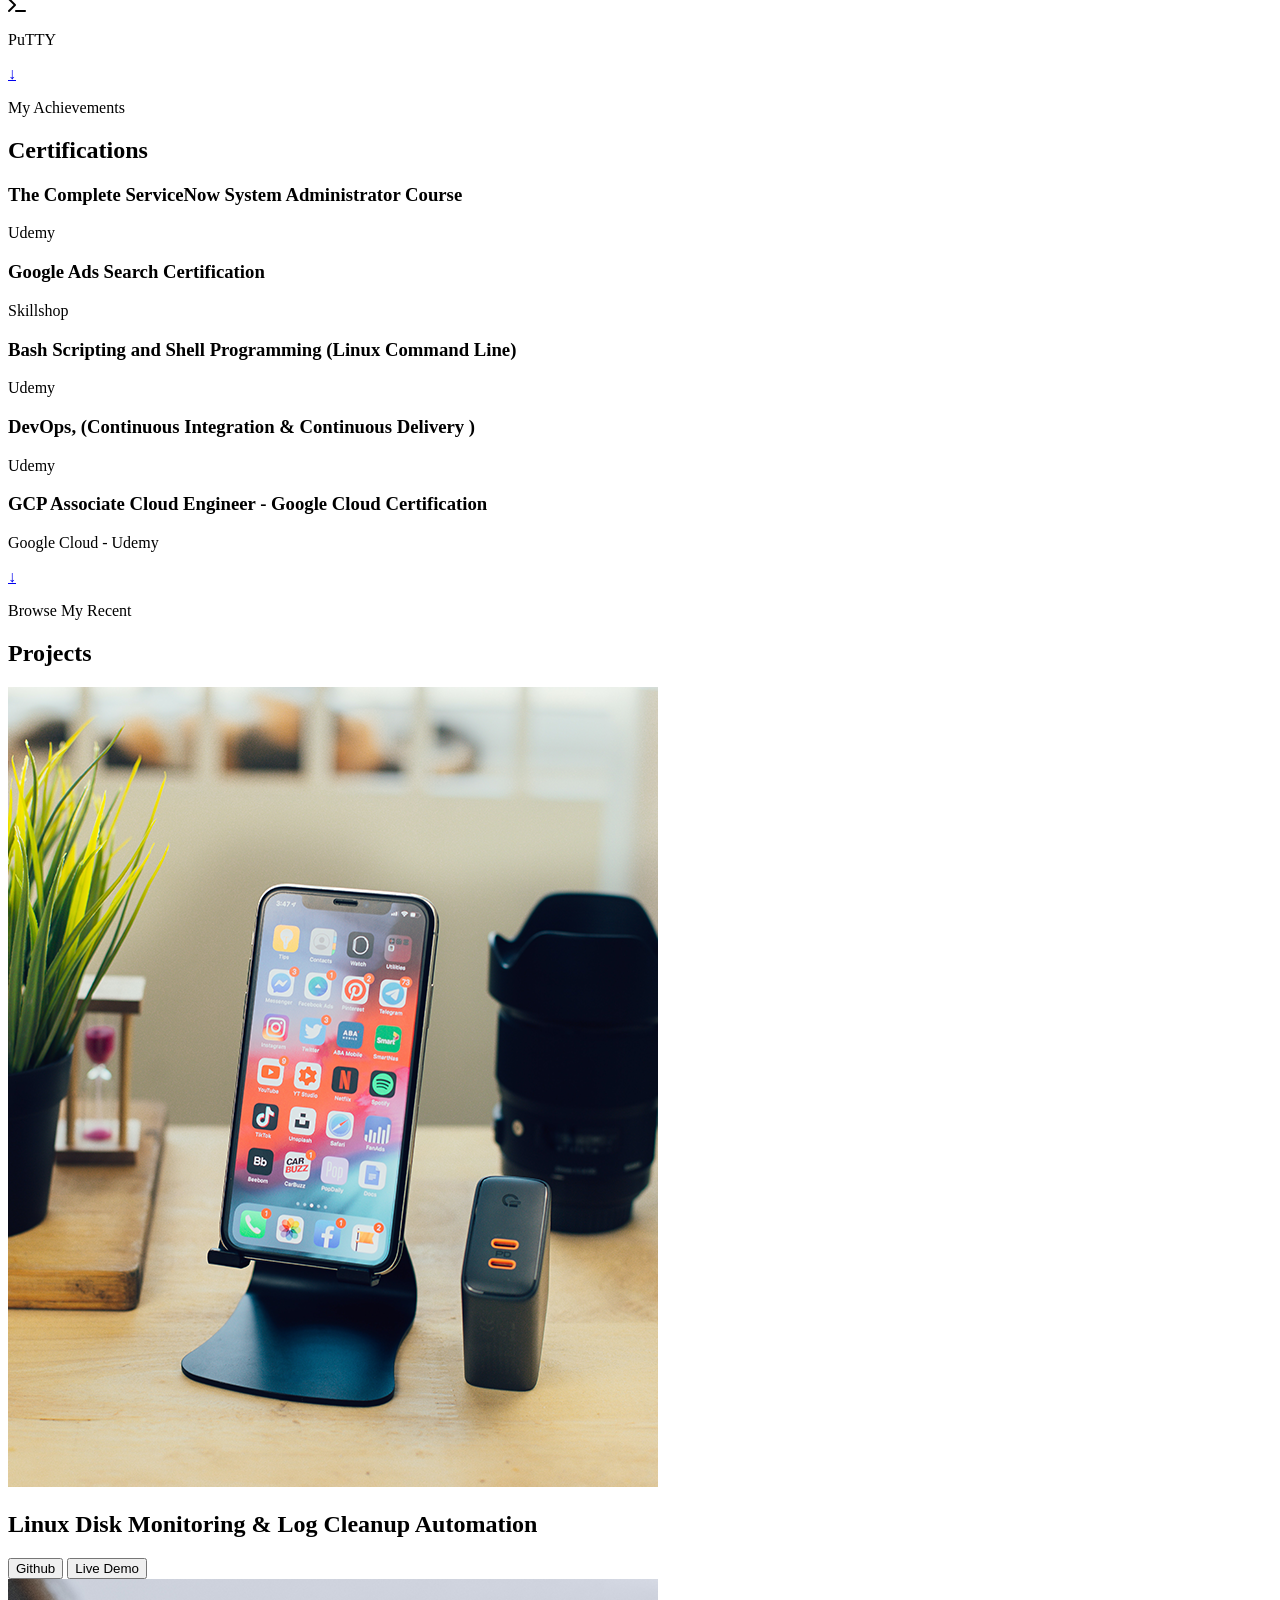
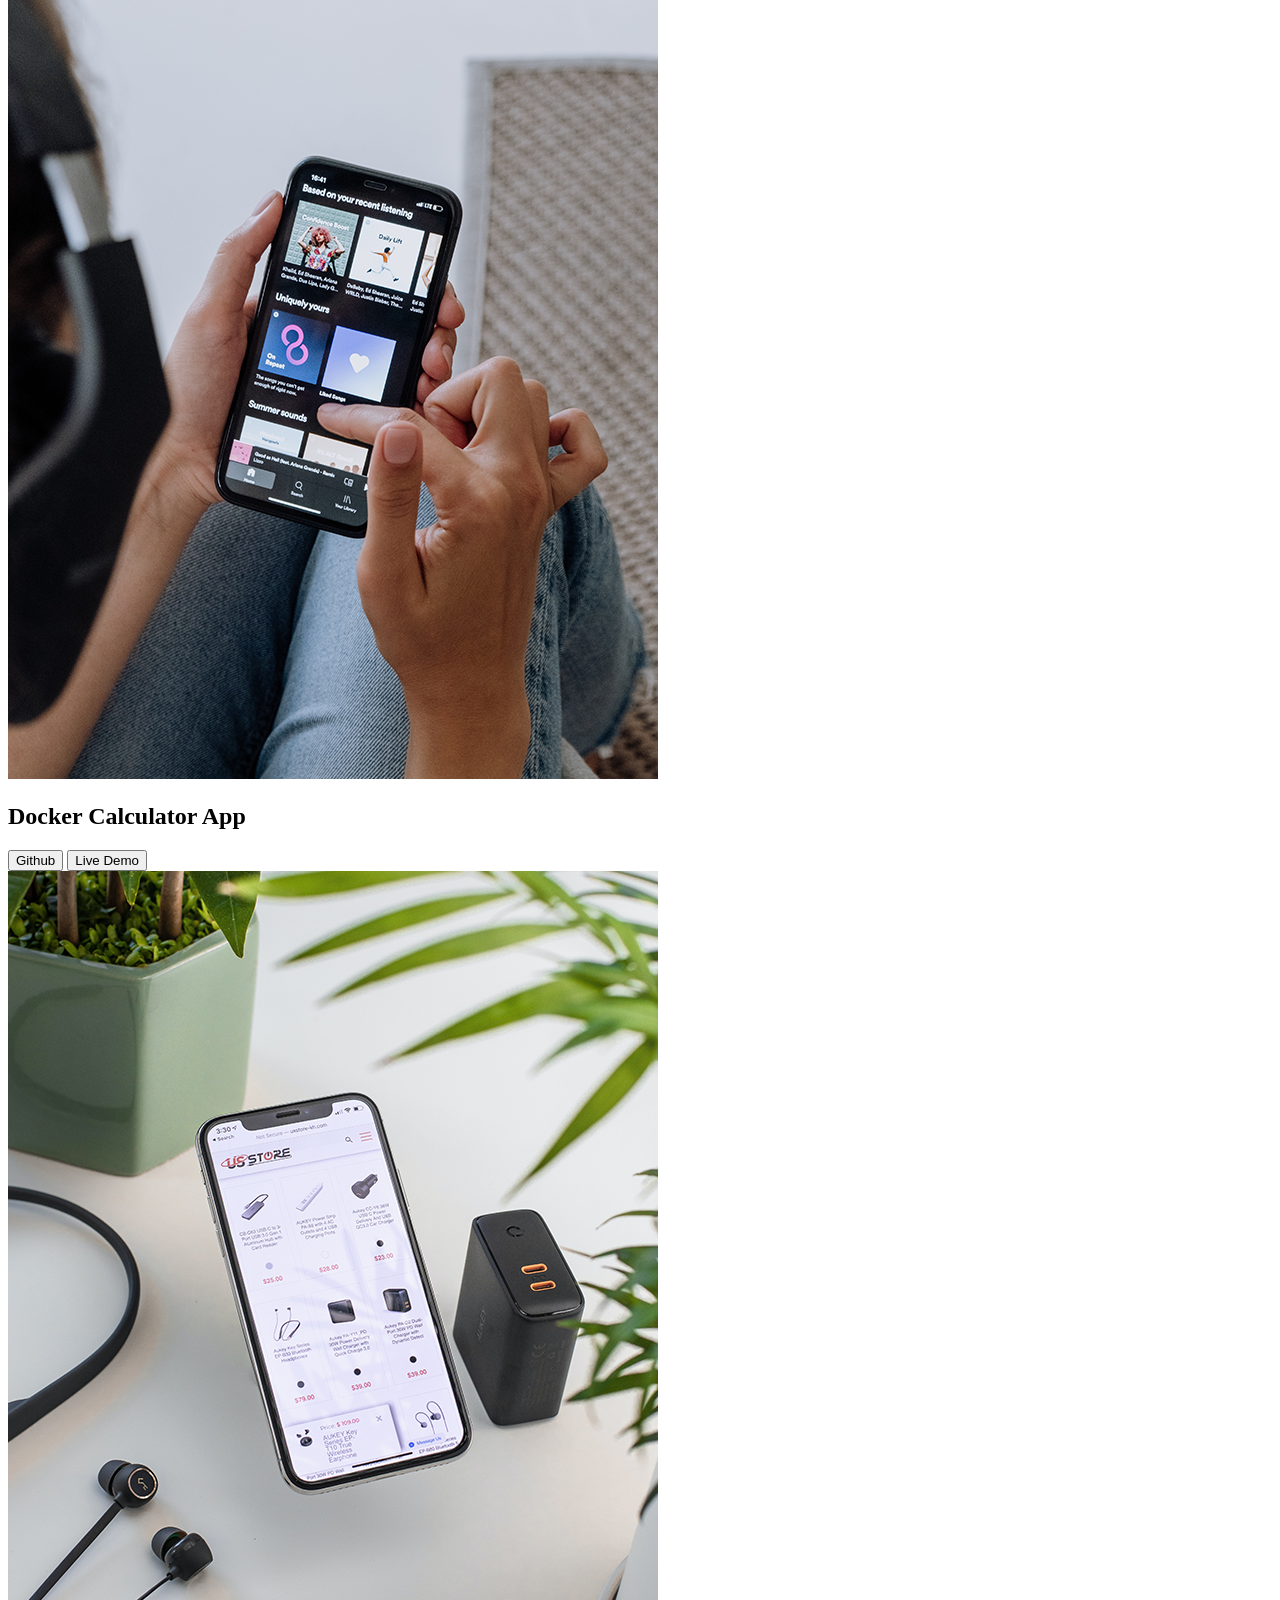
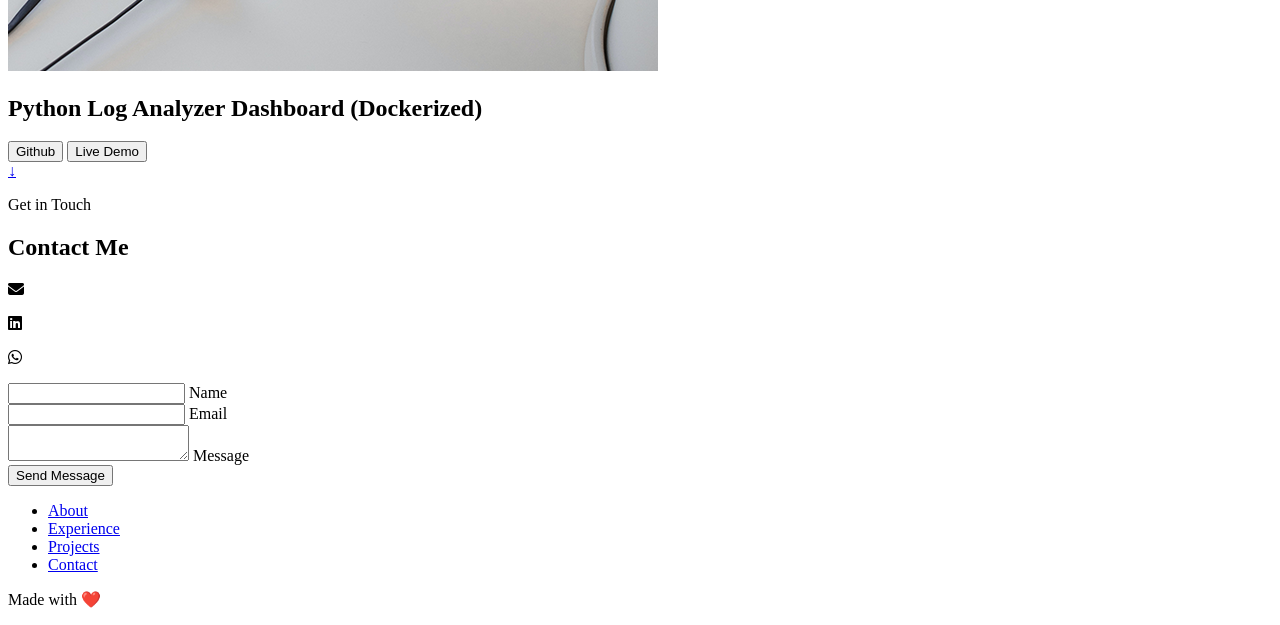
==== commit 7335c80d: "Update index.html" ====
--- a/index.html
+++ b/index.html
@@ -1,373 +1,514 @@
 <!DOCTYPE html>
 <html lang="en">
-  <head>
-    <meta charset="UTF-8" />
-    <meta http-equiv="X-UA-Compatible" content="IE=edge" />
-    <meta name="viewport" content="width=device-width, initial-scale=1.0" />
-    <title>My Portfolio</title>
-    <link rel="stylesheet" href="style.css" />
-    <link rel="stylesheet" href="media.css" />
-  </head>
-  <body>
-    <nav id="desktop-nav">
-      <div class="logo">Logeswari S</div>
-      <div>
-        <ul class="nav-links">
-          <li><a href="#about">About</a></li>
-          <li><a href="#experience">Experience</a></li>
-          <li><a href="#projects">Projects</a></li>
-          <li><a href="#contact">Contact</a></li>
-        </ul>
-      </div>
-    </nav>
-    <nav id="hamburger-nav">
-      <div class="logo">Logeswari S</div>
-      <div class="hamburger-menu">
-        <div class="hamburger-icon" onclick="toggleMenu()">
-          <span></span>
-          <span></span>
-          <span></span>
-        </div>
-        <div class="menu-links">
-          <li><a href="#about" onclick="toggleMenu()">About</a></li>
-          <li><a href="#experience" onclick="toggleMenu()">Experience</a></li>
-          <li><a href="#projects" onclick="toggleMenu()">Projects</a></li>
-          <li><a href="#contact" onclick="toggleMenu()">Contact</a></li>
-        </div>
-      </div>
-    </nav>
-    <section id="profile">
-      <div class="section__pic-container">
-        <img src="/images/user.png" alt="Logeswari S profile picture" />
-      </div>
-      <div class="section__text">
-        <p class="section__text__p1">Hello, I'm</p>
-        <h1 class="title">Logeswari S</h1>
-        <p class="section__text__p2">Senior Project Engineer</p>
+<head>
+  <meta charset="UTF-8" />
+  <meta http-equiv="X-UA-Compatible" content="IE=edge" />
+  <meta name="viewport" content="width=device-width, initial-scale=1.0" />
+
+  <title>My Portfolio</title>
+
+  <!-- Font Awesome -->
+  <link rel="stylesheet" href="https://cdnjs.cloudflare.com/ajax/libs/font-awesome/6.5.0/css/all.min.css">
+
+  <!-- CSS -->
+  <link rel="stylesheet" href="style.css" />
+  <link rel="stylesheet" href="media.css" />
+</head>
+
+<body>
+
+  <!-- DESKTOP NAV -->
+  <nav id="desktop-nav">
+    <div class="logo">Nirmala Subramani</div>
+    <ul class="nav-links">
+      <li><a href="#about">About</a></li>
+      <li><a href="#experience">Experience</a></li>
+      <li><a href="#projects">Projects</a></li>
+      <li><a href="#contact">Contact</a></li>
+    </ul>
+  </nav>
+
+  <!-- MOBILE NAV -->
+  <nav id="hamburger-nav">
+    <div class="logo">Nirmala Subramani</div>
+
+    <div class="hamburger-menu">
+      <div class="hamburger-icon" onclick="toggleMenu()">
+        <span></span>
+        <span></span>
+        <span></span>
+      </div>
+
+      <ul class="menu-links">
+        <li><a href="#about" onclick="toggleMenu()">About</a></li>
+        <li><a href="#work experience" onclick="toggleMenu()">Experience</a></li>
+        <li><a href="#projects" onclick="toggleMenu()">Projects</a></li>
+        <li><a href="#contact" onclick="toggleMenu()">Contact</a></li>
+      </ul>
+    </div>
+  </nav>
+
+  <!-- PROFILE SECTION -->
+  <section id="profile">
+
+    <div class="section__pic-container">
+      <img src="/images/user.png" alt="Nirmala Subramani profile picture" />
+    </div>
+
+    <div class="section__text">
+      <p class="section__text__p1">Hello, I'm</p>
+      <h1 class="title">Nirmala Subramani</h1>
+      <p class="section__text__p2">Programmer Analyst</p>
+
+      <!-- Buttons -->
+      <div class="btn-container">
+        <button
+          class="btn btn-color-2"
+          onclick="window.open('/images/Nirmala_Subramani.pdf')"
+        >
+          Download CV
+        </button>
+
+        <button
+          class="btn btn-color-1"
+          onclick="location.href='#contact'"
+        >
+          Contact Info
+        </button>
+      </div>
+
+  <!-- Social & Contact Icons -->
+<div id="socials-container">
+
+  <!-- LinkedIn -->
+  <i class="fa-brands fa-linkedin icon"
+     onclick="location.href='https://linkedin.com/in/nirmala9501'">
+  </i>
+
+  <!-- GitHub -->
+  <i class="fa-brands fa-github icon"
+     onclick="location.href='https://github.com/NirmalaSubramani2001/'">
+  </i>
+
+  <!-- Email -->
+  <i class="fa-solid fa-envelope icon"
+     onclick="location.href='https://mail.google.com/mail/?view=cm&fs=1&to=nirmalalogu01@gmail.com'">
+  </i>
+
+  <!-- WhatsApp -->
+  <i class="fa-brands fa-whatsapp icon"
+     onclick="location.href='https://wa.me/918098755238'">
+  </i>
+
+     </div>
+  </div>
+</div>
+</section>
+  <!-- JS -->
+  <script>
+    function toggleMenu() {
+      const menu = document.querySelector(".menu-links");
+      menu.classList.toggle("open");
+    }
+  </script>
+</body>
+
+<a href="#about" class="scroll-btn"> ↓ </a>
+
+<!-- ABOUT SECTION -->
+<section id="about">
+  <p class="section__text__p1">Get To Know More</p>
+  <h1 class="title">About Me</h1>
+
+  <div class="section-container">
+
+    <!-- Image -->
+    <div class="section__pic-container">
+      <img 
+        src="/images/background.png" 
+        alt="About Image" 
+        class="about-pic"
+      />
+    </div>
+
+    <!-- Content -->
+    <div class="about-details-container">
+
+      <!-- Cards -->
+      <div class="about-containers">
+
+        <!-- Experience -->
+        <div class="details-container glass">
+          <i class="fa-solid fa-briefcase icon"></i>
+          <h3>Experience</h3>
+          <p>3 Years <br />Programmer Analyst</p>
+        </div>
+
+        <!-- Education -->
+        <div class="details-container glass">
+          <i class="fa-solid fa-graduation-cap icon"></i>
+          <h3>Education</h3>
+          <p>BSc Degree <br /> Information Technology</p>
+        </div>
+
+      </div>
+
+      <!-- Description -->
+      <div class="text-container">
+        <p>
+          Dedicated IT professional with 3 years of experience foundational knowledge of Linux, System monitoring, and Troubleshooting. 
+          Familiar with ITSM workflows and incident management and currently building skills in SRE and DevOps practices.
+          Quick learner with strong problem-solving ability and adaptability to new technologies.
+        </p>
+      </div>
+    </div>
+  </div>
+
+   <a href="#experience" class="scroll-btn"> ↓ </a>
+
+</section>
+
+
+<section id="experience">
+  <p class="section__text__p1">My Journey</p>
+  <h1 class="title">Professional Experience</h1>
+
+  <div class="experience-container">
+
+    <!-- COMPANY -->
+    <div class="experience-card">
+      <h2>Programmer Analyst</h2>
+      <h3>Cognizant Technology Solutions</h3>
+
+      <!-- PROJECT 1 -->
+      <div class="project">
+        <h4>Talcott Resolution</h4>
+        <span class="duration">2023 – 2025</span>
+        <p class="tech">
+          Autosys, ServiceNow, SQL, Linux, Shell Scripting, Python
+        </p>
+      </div>
+
+      <!-- PROJECT 2 -->
+      <div class="project">
+        <h4>Fresenius Medical Care North America</h4>
+        <span class="duration">2025 – Present</span>
+        <p class="tech">
+          Seeburger, MuleSoft Anypoint, Azure Cloud, Microsoft 365,
+          Autosys, ServiceNow, CyberArk (PuTTY),
+          SQL, Linux, Shell Scripting, Python, GitHub,
+          ITIL Operations (Incident & Process Management)
+        </p>
+      </div>
+
+    </div>
+
+  </div>
+
+  <a href="#skills" class="scroll-btn">↓</a>
+</section>
+
+<section id="skills">
+  <p class="section__text__p1">What I Do</p>
+  <h1 class="title">Skills & Tools</h1>
+
+  <div class="skills-container">
+
+    <!-- FRONTEND -->
+    <div class="skills-category frontend">
+      <h2>Frontend Development</h2>
+      <div class="skills-grid">
+        <div class="skill-card"><i class="fab fa-html5"></i><p>HTML</p></div>
+        <div class="skill-card"><i class="fab fa-css3-alt"></i><p>CSS</p></div>
+        <div class="skill-card"><i class="fab fa-js"></i><p>JavaScript</p></div>
+      </div>
+    </div>
+
+    <!-- PROGRAMMING -->
+    <div class="skills-category programming">
+      <h2>Programming</h2>
+      <div class="skills-grid">
+        <div class="skill-card"><i class="fab fa-python"></i><p>Python</p></div>
+        <div class="skill-card"><i class="fas fa-database"></i><p>SQL</p></div>
+      </div>
+    </div>
+
+    <!-- DEVOPS -->
+    <div class="skills-category devops">
+      <h2>DevOps</h2>
+      <div class="skills-grid">
+        <div class="skill-card"><i class="fab fa-docker"></i><p>Docker</p></div>
+        <div class="skill-card"><i class="fas fa-dharmachakra"></i><p>Kubernetes</p></div>
+        <div class="skill-card"><i class="fab fa-jenkins"></i><p>Jenkins</p></div>
+        <div class="skill-card"><i class="fas fa-code-branch"></i><p>Git</p></div>
+        <div class="skill-card"><i class="fab fa-github"></i><p>GitHub Actions</p></div>
+        <div class="skill-card"><i class="fas fa-server"></i><p>CI/CD Pipelines</p></div>
+      </div>
+    </div>
+
+    <!-- SRE -->
+    <div class="skills-category sre">
+      <h2>SRE & Monitoring</h2>
+      <div class="skills-grid">
+        <div class="skill-card"><i class="fas fa-chart-line"></i><p>Prometheus</p></div>
+        <div class="skill-card"><i class="fas fa-chart-area"></i><p>Grafana</p></div>
+        <div class="skill-card"><i class="fas fa-database"></i><p>Splunk</p></div>
+        <div class="skill-card"><i class="fas fa-bell"></i><p>Alerting</p></div>
+        <div class="skill-card"><i class="fas fa-heartbeat"></i><p>System Health</p></div>
+      </div>
+    </div>
+
+    <!-- CLOUD -->
+    <div class="skills-category cloud">
+      <h2>Cloud</h2>
+      <div class="skills-grid">
+        <div class="skill-card"><i class="fab fa-microsoft"></i><p>Azure</p></div>
+        <div class="skill-card"><i class="fas fa-network-wired"></i><p>Cloud Networking</p></div>
+        <div class="skill-card"><i class="fas fa-lock"></i><p>IAM</p></div>
+      </div>
+    </div>
+
+    <!-- OS & SCRIPTING -->
+    <div class="skills-category os">
+      <h2>OS & Scripting</h2>
+      <div class="skills-grid">
+        <div class="skill-card"><i class="fab fa-linux"></i><p>Linux</p></div>
+        <div class="skill-card"><i class="fab fa-ubuntu"></i><p>Ubuntu</p></div>
+        <div class="skill-card"><i class="fas fa-code"></i><p>Shell Scripting</p></div>
+      </div>
+    </div>
+
+    <!-- ENTERPRISE TOOLS -->
+    <div class="skills-category tools">
+      <h2>Enterprise Tools</h2>
+      <div class="skills-grid">
+        <div class="skill-card"><i class="fas fa-server"></i><p>Autosys</p></div>
+        <div class="skill-card"><i class="fas fa-ticket-alt"></i><p>ServiceNow</p></div>
+        <div class="skill-card"><i class="fas fa-terminal"></i><p>PuTTY</p></div>
+      </div>
+    </div>
+
+  </div>
+</section>
+
+  <a href="#certifications" class="scroll-btn"> ↓ </a>
+
+</section>
+
+
+<!-- CERTIFICATIONS -->
+
+<section id="certifications">
+        <p class="section__text__p1">My Achievements</p>
+        <h1 class="title">Certifications</h1>
+<div class="cert-container">
+
+  <div class="cert-card">
+        <h3>The Complete ServiceNow System Administrator Course</h3>
+        <p>Udemy</p>
+    </div>
+
+  <div class="cert-card">
+        <h3>Google Ads Search Certification</h3>
+        <p>Skillshop</p>
+    </div>
+
+    <div class="cert-card">
+        <h3>Bash Scripting and Shell Programming (Linux Command Line)</h3>
+        <p>Udemy</p>
+    </div>
+
+    <div class="cert-card">
+        <h3>DevOps, (Continuous Integration & 
+          Continuous Delivery )</h3>
+        <p>Udemy</p>
+    </div>
+
+    <div class="cert-card">
+        <h3>GCP Associate Cloud Engineer - Google Cloud Certification</h3>
+        <p>Google Cloud - Udemy</p>
+    </div>
+</div>
+<a href="#projects" class="scroll-btn"> ↓ </a>
+</section>
+
+<!-- PROJECTS -->
+
+<section id="projects">
+  <p class="section__text__p1">Browse My Recent</p>
+  <h1 class="title">Projects</h1>
+
+  <div class="experience-details-container">
+    <div class="about-containers">
+
+      <!-- Project 1 -->
+      <div class="details-container color-container">
+        <div class="article-container">
+          <img
+            src="/images/work-1.png"
+            alt="Project 1"
+            class="project-img"
+          />
+        </div>
+        <h2 class="experience-sub-title project-title">Linux Disk Monitoring & Log Cleanup Automation</h2>
+
         <div class="btn-container">
           <button
-            class="btn btn-color-2"
-            onclick="window.open('./Portfolio/images/Logeswari.pdf')"
+            class="btn btn-color-2 project-btn"
+            onclick="location.href='https://github.com/NirmalaSubramani2001/Automation_Mini_Project/blob/main/disk_automation.sh'"
           >
-            Download CV
+            Github
           </button>
-          <button class="btn btn-color-1" onclick="location.href='./#contact'">
-            Contact Info
+
+          <button
+            class="btn btn-color-2 project-btn"
+            onclick="location.href='https://github.com/NirmalaSubramani2001/Automation_Mini_Project/blob/main/READ_ME.md'"
+          >
+            Live Demo
           </button>
         </div>
-        <div id="socials-container">
+      </div>
+
+      <!-- Project 2 -->
+      <div class="details-container color-container">
+        <div class="article-container">
           <img
-            src="/images/linkedin.png"
-            alt="My LinkedIn profile"
-            class="icon"
-            onclick="location.href='http://www.linkedin.com/in/logeswari99'"
+            src="/images/work-2.png"
+            alt="Project 2"
+            class="project-img"
           />
+        </div>
+        <h2 class="experience-sub-title project-title">Docker Calculator App</h2>
+
+        <div class="btn-container">
+          <button
+            class="btn btn-color-2 project-btn"
+            onclick="location.href='https://github.com/NirmalaSubramani2001/Calculator-Docker-Mini-Project'"
+          >
+            Github
+          </button>
+
+          <button
+            class="btn btn-color-2 project-btn"
+            onclick="location.href='https://1drv.ms/i/c/351c3fb795fe3dba/IQBQqoYC5_uJRr3t1ugX5AUfAU0f3iLnVdzXIeE50cSZeRI?e=d1J9r5'"
+          >
+            Live Demo
+          </button>
+        </div>
+      </div>
+
+      <!-- Project 3 -->
+      <div class="details-container color-container">
+        <div class="article-container">
           <img
-            src="/images/github.png"
-            alt="My Github profile"
-            class="icon"
-            onclick="location.href='http://www.github.com/NirmalaSubramani2001'"
+            src="/images/work-3.png"
+            alt="Project 3"
+            class="project-img"
           />
         </div>
-      </div>
-    </section>
-    <section id="about">
-      <p class="section__text__p1">Get To Know More</p>
-      <h1 class="title">About Me</h1>
-      <div class="section-container">
-        <div class="section__pic-container">
-          <img
-            src="/images/user.png"
-            alt="Profile picture"
-            class="about-pic"
-          />
-        </div>
-        <div class="about-details-container">
-          <div class="about-containers">
-            <div class="details-container">
-              <img
-                src="/images/experience.png"
-                alt="Experience icon"
-                class="icon"
-              />
-              <h3>Experience</h3>
-              <p>7+ years <br />Senior Project Engineer</p>
-            </div>
-            <div class="details-container">
-              <img
-                src="/images/education.png"
-                alt="Education icon"
-                class="icon"
-              />
-              <h3>Education</h3>
-              <p>BCA Bachelors Degree<br />M.Tech Masters Degree</p>
-            </div>
-          </div>
-          <div class="text-container">
-            <p>
-                I am a passionate and dedicated Senior Project Engineer with over 8
-                years of experience in the field. Experienced IT professional with 6+ years of expertise in Windows Server
-                and VMware Administrator within enterprise environments. Proficient in deploying, configuring, and maintaining 
-                Windows Server infrastructure, Active Directory services,and VMware vSphere platforms. 
-                
-                Strong track record in server patch management, performance optimization, and virtual environment administration. 
-                Demonstrates a proactive approach to problem-solving, cross-team collaboration, and maintaining system reliability and security. 
-                Committed to continuous learning, technical excellence, and contributing effectively to organizational success. 
-              
-            </p>
-          </div>
-        </div>
-      </div>
-      <img
-        src="./images/arrow.png"
-        alt="Arrow icon"
-        class="icon arrow"
-        onclick="location.href='./#experience'"
-      />
-    </section>
-    <section id="experience">
-      <p class="section__text__p1">Explore My</p>
-      <h1 class="title">Experience</h1>
-      <div class="experience-details-container">
-        <div class="about-containers">
-          <div class="details-container">
-            <h2 class="experience-sub-title">Senior Project Engineer</h2>
-            <div class="article-container">
-              <article>
-                <img
-                  src="./images/checkmark.png"
-                  alt="Experience icon"
-                  class="icon"
-                />
-                <div>
-                  <h3>HTML</h3>
-                  <p>Experienced</p>
-                </div>
-              </article>
-              <article>
-                <img
-                  src="/images/checkmark.png"
-                  alt="Experience icon"
-                  class="icon"
-                />
-                <div>
-                  <h3>CSS</h3>
-                  <p>Experienced</p>
-                </div>
-              </article>
-              <article>
-                <img
-                  src="/images/checkmark.png"
-                  alt="Experience icon"
-                  class="icon"
-                />
-                <div>
-                  <h3>SASS</h3>
-                  <p>Intermediate</p>
-                </div>
-              </article>
-              <article>
-                <img
-                  src="/images/checkmark.png"
-                  alt="Experience icon"
-                  class="icon"
-                />
-                <div>
-                  <h3>JavaScript</h3>
-                  <p>Basic</p>
-                </div>
-              </article>
-              <article>
-                <img
-                  src="/images/checkmark.png"
-                  alt="Experience icon"
-                  class="icon"
-                />
-                <div>
-                  <h3>TypeScript</h3>
-                  <p>Basic</p>
-                </div>
-              </article>
-              <article>
-                <img
-                  src="/images/checkmark.png"
-                  alt="Experience icon"
-                  class="icon"
-                />
-                <div>
-                  <h3>Material UI</h3>
-                  <p>Intermediate</p>
-                </div>
-              </article>
-            </div>
-          </div>
-          <div class="details-container">
-            <h2 class="experience-sub-title">Senior Project Engineer</h2>
-            <div class="article-container">
-              <article>
-                <img
-                  src="/images/checkmark.png"
-                  alt="Experience icon"
-                  class="icon"
-                />
-                <div>
-                  <h3>PostgreSQL</h3>
-                  <p>Basic</p>
-                </div>
-              </article>
-              <article>
-                <img
-                  src="/images/checkmark.png"
-                  alt="Experience icon"
-                  class="icon"
-                />
-                <div>
-                  <h3>Node JS</h3>
-                  <p>Intermediate</p>
-                </div>
-              </article>
-              <article>
-                <img
-                  src="/images/checkmark.png"
-                  alt="Experience icon"
-                  class="icon"
-                />
-                <div>
-                  <h3>Express JS</h3>
-                  <p>Intermediate</p>
-                </div>
-              </article>
-              <article>
-                <img
-                  src="./Portfolio/images/checkmark.png"
-                  alt="Experience icon"
-                  class="icon"
-                />
-                <div>
-                  <h3>Git</h3>
-                  <p>Intermediate</p>
-                </div>
-              </article>
-            </div>
-          </div>
-        </div>
-      </div>
-      <img
-        src="./Portfolio/images/arrow.png"
-        alt="Arrow icon"
-        class="icon arrow"
-        onclick="location.href='./#projects'"
-      />
-    </section>
-    <section id="projects">
-      <p class="section__text__p1">Browse My Recent</p>
-      <h1 class="title">Projects</h1>
-      <div class="experience-details-container">
-        <div class="about-containers">
-          <div class="details-container color-container">
-            <div class="article-container">
-              <img
-                src="./Portfolio/images/work-1.png"
-                alt="Project 1"
-                class="project-img"
-              />
-            </div>
-            <h2 class="experience-sub-title project-title">Project One</h2>
-            <div class="btn-container">
-              <button
-                class="btn btn-color-2 project-btn"
-                onclick="location.href='https://github.com/NirmalaSubramani2001'"
-              >
-                Github
-              </button>
-              <button
-                class="btn btn-color-2 project-btn"
-                onclick="location.href='https://github.com/'"
-              >
-                Live Demo
-              </button>
-            </div>
-          </div>
-          <div class="details-container color-container">
-            <div class="article-container">
-              <img
-                src="./Portfolio/images/work-2.png"
-                alt="Project 2"
-                class="project-img"
-              />
-            </div>
-            <h2 class="experience-sub-title project-title">Project Two</h2>
-            <div class="btn-container">
-              <button
-                class="btn btn-color-2 project-btn"
-                onclick="location.href='https://github.com/NirmalaSubramani2001'"
-              >
-                Github
-              </button>
-              <button
-                class="btn btn-color-2 project-btn"
-                onclick="location.href='https://github.com/NirmalaSubramani2001'"
-              >
-                Live Demo
-              </button>
-            </div>
-          </div>
-          <div class="details-container color-container">
-            <div class="article-container">
-              <img
-                src="./Portfolio/images/work-3.png"
-                alt="Project 3"
-                class="project-img"
-              />
-            </div>
-            <h2 class="experience-sub-title project-title">Project Three</h2>
-            <div class="btn-container">
-              <button
-                class="btn btn-color-2 project-btn"
-                onclick="location.href='https://github.com/NirmalaSubramani2001'"
-              >
-                Github
-              </button>
-              <button
-                class="btn btn-color-2 project-btn"
-                onclick="location.href='https://nirmalasubramani2001.github.io/Project-Three/'"
-              >
-                Live Demo
-              </button>
-            </div>
-          </div>
-        </div>
-      </div>
-      <img
-        src="./Portfolio/images/arrow.png"
-        alt="Arrow icon"
-        class="icon arrow"
-        onclick="location.href='./#contact'"
-      />
-    </section>
-    <section id="contact">
-      <p class="section__text__p1">Get in Touch</p>
-      <h1 class="title">Contact Me</h1>
-      <div class="contact-info-upper-container">
-        <div class="contact-info-container">
-          <img
-            src="./Portfolio/images/email.png"
-            alt="Email icon"
-            class="icon contact-icon email-icon"
-          />
-          <p><a href="mailto:logeswarinirmala@gmail.com">mailto:logeswarinirmala@gmail.com</a></p>
-        </div>
-        <div class="contact-info-container">
-          <img
-            src="./Portfolio/images/linkedin.png"
-            alt="LinkedIn icon"
-            class="icon contact-icon"
-          />
-          <p><a href="http://www.linkedin.com/in/logeswari99">LinkedIn</a></p>
-        </div>
-      </div>
-    </section>
-    <footer>
+        <h2 class="experience-sub-title project-title">Python Log Analyzer Dashboard (Dockerized)</h2>
+
+        <div class="btn-container">
+          <button
+            class="btn btn-color-2 project-btn"
+            onclick="location.href='https://github.com/NirmalaSubramani2001/Python-Log-Analyzer-Dashboard'"
+          >
+            Github
+          </button>
+
+          <button
+            class="btn btn-color-2 project-btn"
+            onclick="location.href='https://1drv.ms/i/c/351c3fb795fe3dba/IQATGyN8_To7RaV-cxlQlotBAdiZVFSqM9hqFGEz6kXbu8s?e=qA1IzJ https://python-log-analyzer-dashboard.onrender.com'"
+          >
+            Live Demo
+          </button>
+        </div>
+      </div>
+
+    </div>
+  </div>
+
+<a href="#contact" class="scroll-btn"> ↓ </a>
+
+</section>
+
+
+<!-- CONTACT -->
+<section id="contact">
+
+  <p class="section__text__p1">Get in Touch</p>
+
+  <h1 class="title">Contact Me</h1>
+
+  <div class="contact-info-upper-container">
+
+    <!-- Email -->
+    <div class="contact-info-container">
+      <i class="fa-solid fa-envelope contact-icon"></i>
+      <p>
+        <a href="mailto:nirmalalogu01@gmail.com" target="_blank">
+        </a>
+      </p>
+    </div>
+
+    <!-- LinkedIn -->
+    <div class="contact-info-container">
+      <i class="fa-brands fa-linkedin contact-icon"></i>
+      <p>
+        <a href="https://www.linkedin.com/in/nirmala9501" target="_blank">
+        </a>
+      </p>
+    </div>
+
+    <!-- WhatsApp -->
+    <div class="contact-info-container">
+      <i class="fa-brands fa-whatsapp contact-icon"></i>
+      <p>
+        <a href="https://wa.me/8098755238" target="_blank">
+        </a>
+      </p>
+    </div>
+
+  </div>
+
+</section>
+
+  <!-- FORM INSIDE CONTACT -->
+<form class="contact-form" id="contactForm"
+      action="https://api.web3forms.com/submit"
+      method="POST">
+
+  <input type="hidden" name="access_key" value="8679300c-c335-45e3-9ead-f966f24f7feb">
+
+  <div class="input-box">
+    <input type="text" name="name" required>
+    <label>Name</label>
+  </div>
+
+  <div class="input-box">
+    <input type="email" name="email" required>
+    <label>Email</label>
+  </div>
+
+  <div class="input-box">
+    <textarea name="message" required></textarea>
+    <label>Message</label>
+  </div>
+
+  <button type="submit" id="submitBtn">
+    <span class="btn-text">Send Message</span>
+    <span class="loader"></span>
+  </button>
+
+  <p id="success-msg" style="display:none; color:green;">
+    ✅ Message sent successfully!
+  </p>
+
+</form>
+
+</section>
+
+<footer>
       <nav>
         <div class="nav-links-container">
           <ul class="nav-links">
@@ -378,8 +519,9 @@
           </ul>
         </div>
       </nav>
-      <p> Made with ❤️</p>
-    </footer>
-    <script src="script.js"></script>
-  </body>
-</html>+                <p> Made with ❤️</p>
+</footer>
+
+<script src="script.js"></script>
+
+</html>
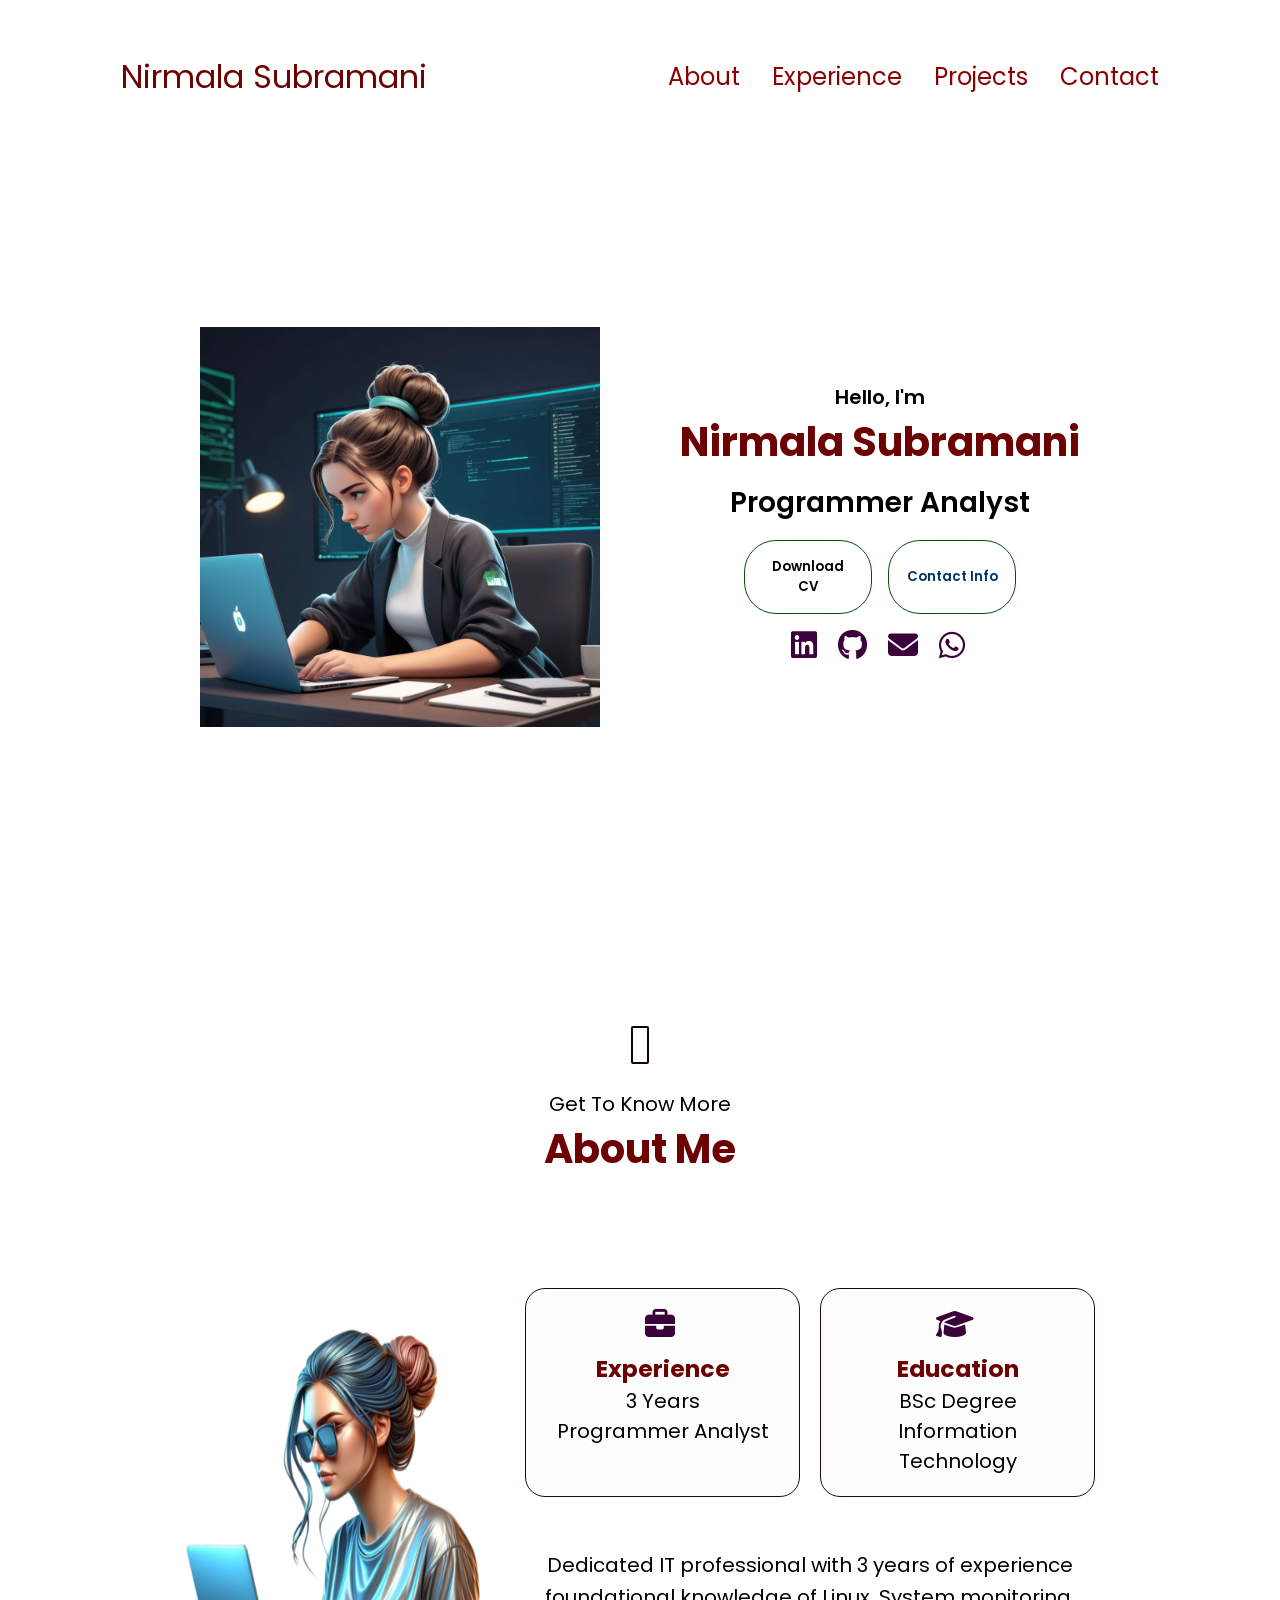
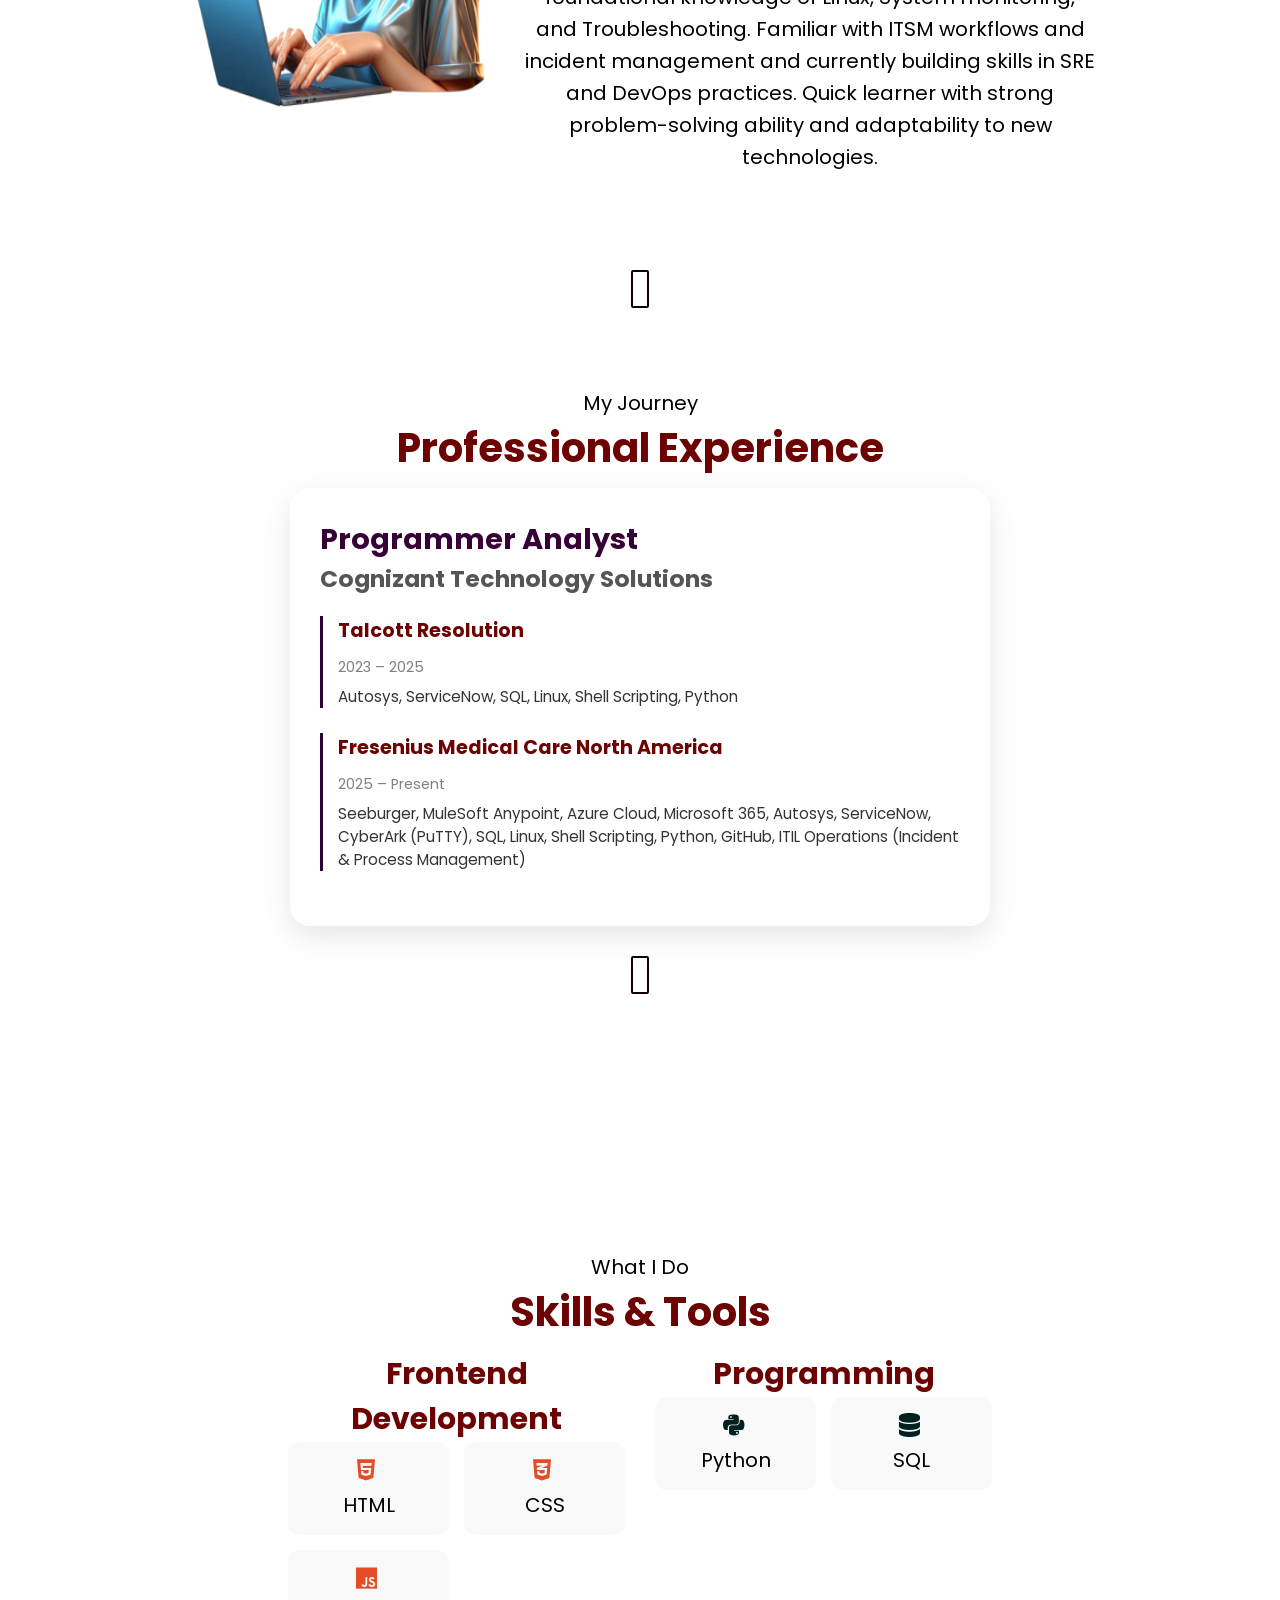
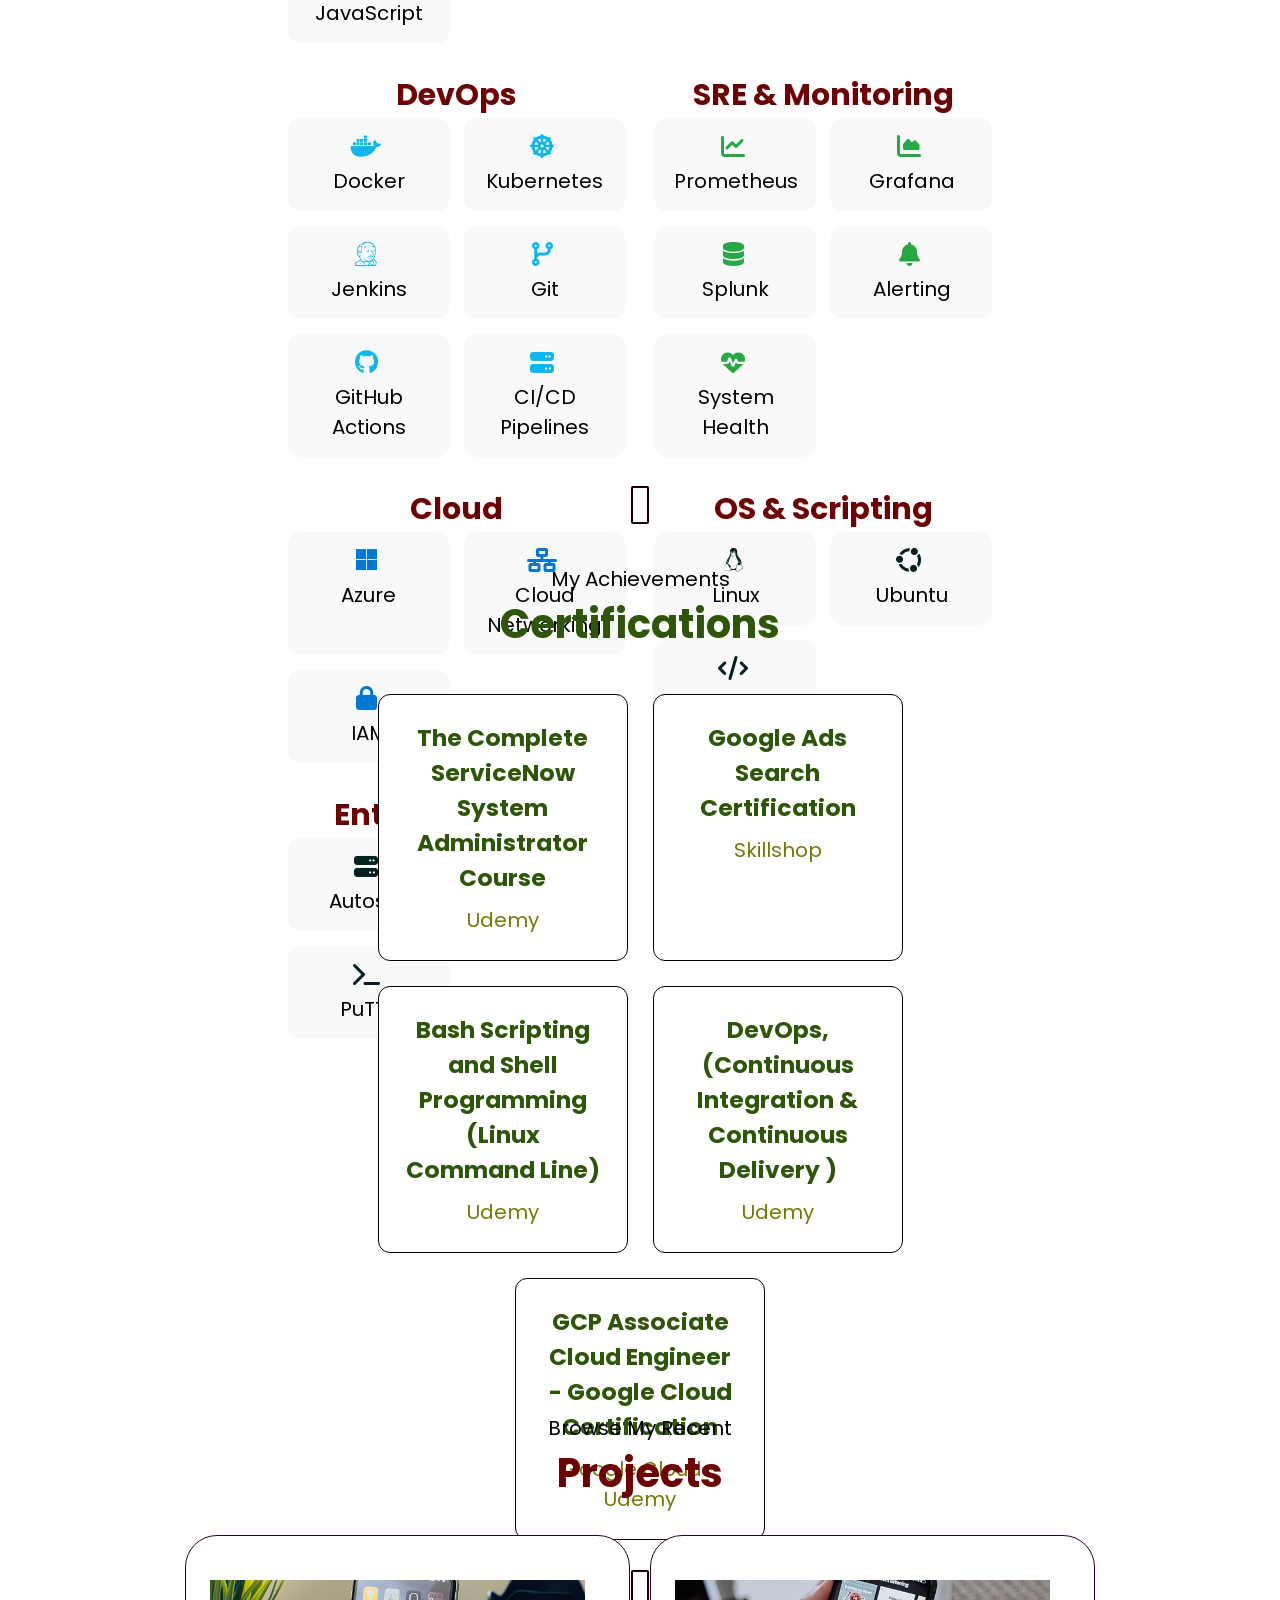
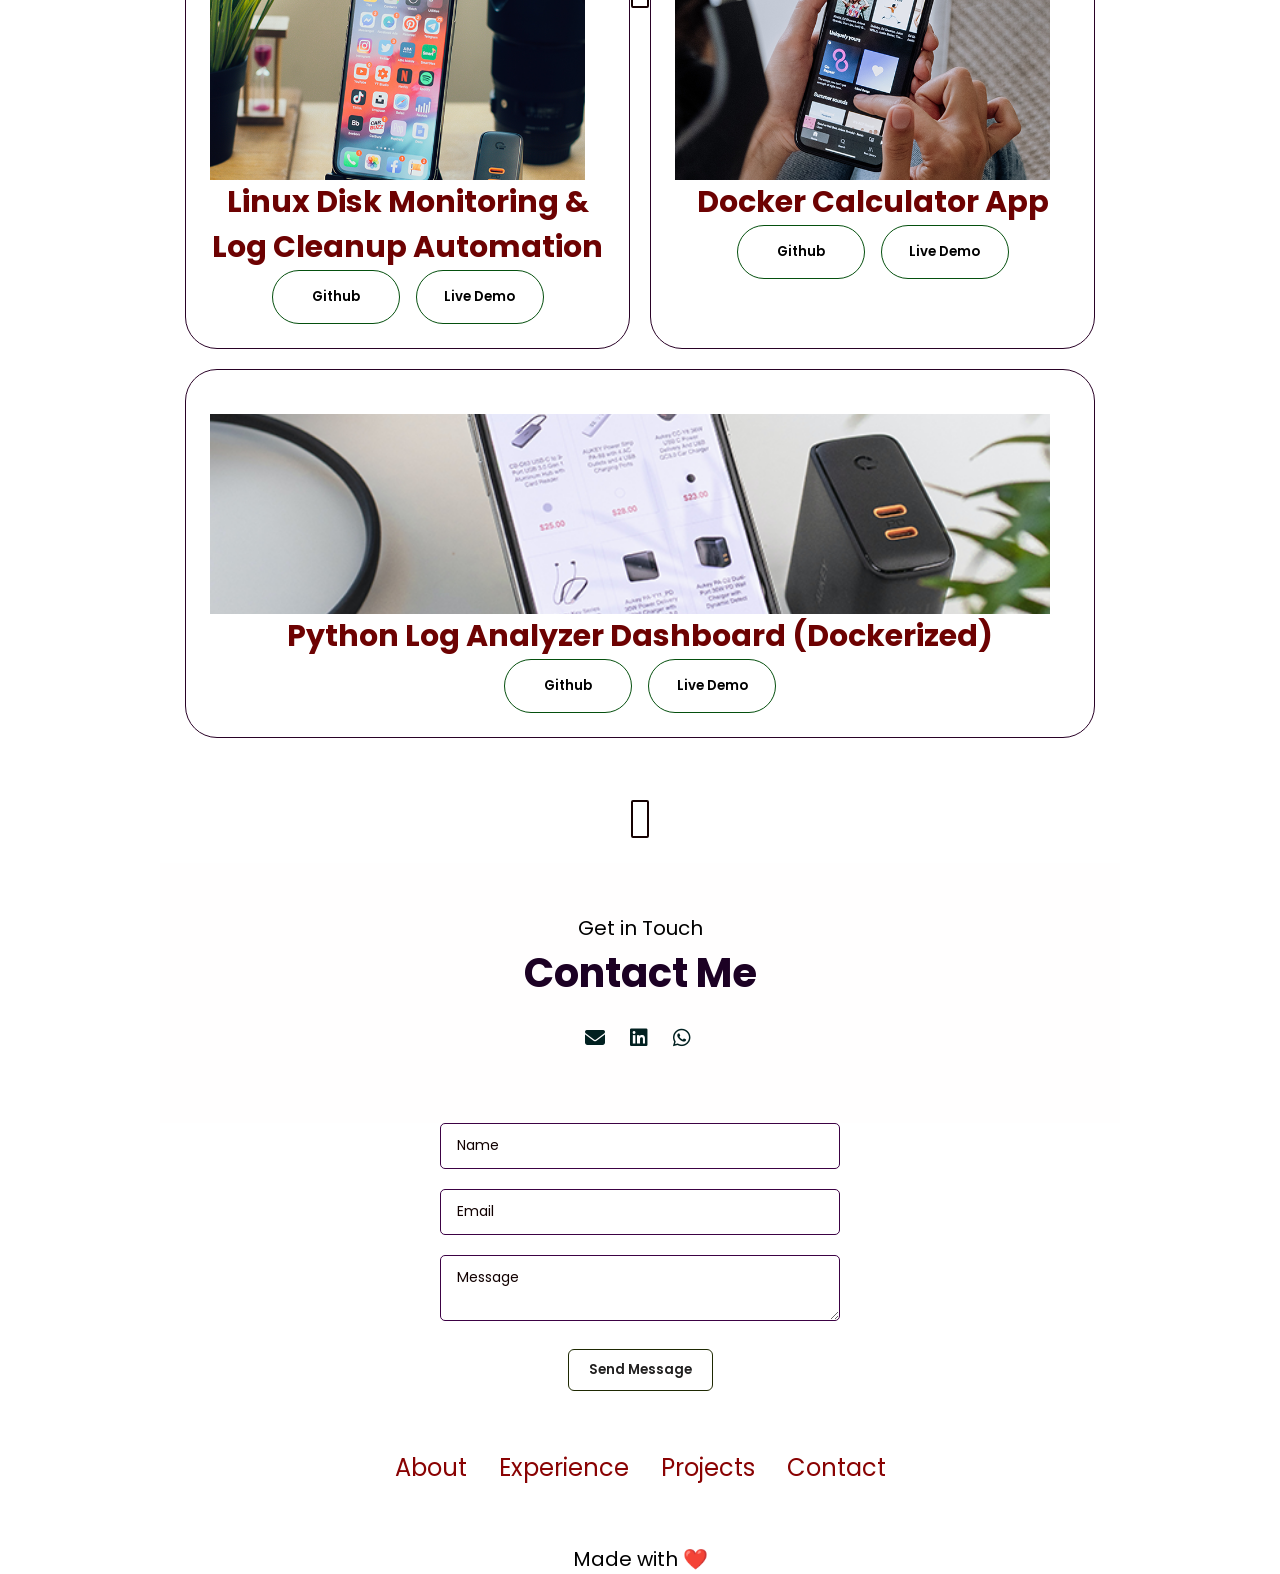
==== commit d42d3465: "Updated index file" ====
--- a/index.html
+++ b/index.html
@@ -52,7 +52,7 @@
   <section id="profile">
 
     <div class="section__pic-container">
-      <img src="/images/user.png" alt="Nirmala Subramani profile picture" />
+      <img src="images/user.png" alt="Nirmala Subramani profile picture"/>
     </div>
 
     <div class="section__text">
@@ -64,7 +64,7 @@
       <div class="btn-container">
         <button
           class="btn btn-color-2"
-          onclick="window.open('/images/Nirmala_Subramani.pdf')"
+          onclick="window.open('images/Nirmala_Subramani.pdf')"
         >
           Download CV
         </button>
@@ -345,7 +345,7 @@
       <div class="details-container color-container">
         <div class="article-container">
           <img
-            src="/images/work-1.png"
+            src="images/work-1.png"
             alt="Project 1"
             class="project-img"
           />
@@ -373,7 +373,7 @@
       <div class="details-container color-container">
         <div class="article-container">
           <img
-            src="/images/work-2.png"
+            src="images/work-2.png"
             alt="Project 2"
             class="project-img"
           />
@@ -401,7 +401,7 @@
       <div class="details-container color-container">
         <div class="article-container">
           <img
-            src="/images/work-3.png"
+            src="images/work-3.png"
             alt="Project 3"
             class="project-img"
           />
--- a/style.css
+++ b/style.css
@@ -0,0 +1,871 @@
+/* GENERAL */
+
+@import url("https://fonts.googleapis.com/css2?family=Poppins:wght@300;400;500;600&display=swap");
+
+* {
+  margin: 0;
+  padding: 0;
+}
+
+body {
+  font-family: "Poppins", sans-serif;
+}
+
+html {
+  scroll-behavior: smooth;
+}
+
+p {
+  color: rgb(0, 0, 0);
+}
+
+/* TRANSITION */
+
+a,
+.btn {
+  transition: all 300ms ease;
+}
+
+/* DESKTOP NAV */
+
+nav,
+.nav-links {
+  display: flex;
+}
+
+nav {
+  justify-content: space-around;
+  align-items: center;
+  height: 17vh;
+}
+
+.nav-links {
+  gap: 2rem;
+  list-style: none;
+  font-size: 1.5rem;
+}
+
+a {
+  color: rgb(137, 2, 2);
+  text-decoration: none;
+  text-decoration-color: rgb(17, 17, 17);
+}
+
+a:hover {
+  color: rgb(54, 1, 1);
+  text-decoration: underline;
+  text-underline-offset: 1rem;
+  text-decoration-color: rgb(11, 11, 11);
+}
+
+.logo {
+  font-size: 2rem;
+}
+
+.logo:hover {
+  cursor: default;
+}
+
+/* HAMBURGER MENU */
+
+#hamburger-nav {
+  display: none;
+}
+
+.hamburger-menu {
+  position: relative;
+  display: inline-block;
+}
+
+.hamburger-icon {
+  display: flex;
+  flex-direction: column;
+  justify-content: space-between;
+  height: 24px;
+  width: 30px;
+  cursor: pointer;
+}
+
+.hamburger-icon span {
+  width: 100%;
+  height: 2px;
+  background-color: rgb(255, 255, 255);
+  transition: all 0.3 ease-in-out;
+}
+
+.menu-links {
+  position: absolute;
+  top: 100%;
+  right: 0;
+  background-color: rgb(118, 6, 75);
+  width: fit-content;
+  max-height: 0;
+  overflow: hidden;
+  transition: all 0.3 ease-in-out;
+}
+
+.menu-links a {
+  display: block;
+  padding: 10px;
+  text-align: center;
+  font-size: 1.5rem;
+  color: rgb(7, 106, 103);
+  text-decoration: none;
+  transition: all 0.3 ease-in-out;
+}
+
+.menu-links li {
+  list-style: none;
+}
+
+.menu-links.open {
+  max-height: 300px;
+}
+
+.hamburger-icon.open span:first-child {
+  transform: rotate(45deg) translate(10px, 5px);
+}
+
+.hamburger-icon.open span:nth-child(2) {
+  opacity: 0;
+}
+
+.hamburger-icon.open span:last-child {
+  transform: rotate(-45deg) translate(10px, -5px);
+}
+
+.hamburger-icon span:first-child {
+  transform: none;
+}
+
+.hamburger-icon span:first-child {
+  opacity: 1;
+}
+
+.hamburger-icon span:first-child {
+  transform: none;
+}
+
+/* SECTIONS */
+
+section {
+  padding-top: 4vh;
+  height: 96vh;
+  margin: 0 10rem;
+  box-sizing: border-box;
+  min-height: fit-content;
+}
+
+.section-container {
+  display: flex;
+}
+
+/* PROFILE SECTION */
+
+#profile {
+  display: flex;
+  justify-content: center;
+  gap: 5rem;
+  height: 80vh;
+}
+
+.section__pic-container {
+  display: flex;
+  height: 400px;
+  width: 400px;
+  margin: auto 0;
+}
+
+.section__text {
+  align-self: center;
+  text-align: center;
+}
+
+.section__text p {
+  font-weight: 600;
+}
+
+.section__text__p1 {
+  text-align: center;
+}
+
+.section__text__p2 {
+  font-size: 1.75rem;
+  margin-bottom: 1rem;
+}
+
+.title {
+  font-size: 3rem;
+  text-align: center;
+}
+
+#socials-container {
+  display: flex;
+  justify-content: center;
+  margin-top: 1rem;
+  gap: 1rem;
+}
+
+/* ICONS */
+
+.icon {
+  cursor: pointer;
+  height: 2rem;
+}
+
+/* BUTTONS */
+
+.btn-container {
+  display: flex;
+  justify-content: center;
+  gap: 1rem;
+}
+
+.btn {
+  font-weight: 600;
+  transition: all 300ms ease;
+  padding: 1rem;
+  width: 8rem;
+  border-radius: 2rem;
+}
+
+.btn-color-1,
+.btn-color-2 {
+  border: rgb(5, 80, 14) 0.1rem solid;
+}
+
+.btn-color-1:hover,
+.btn-color-2:hover {
+  cursor: pointer;
+}
+
+.btn-color-1,
+.btn-color-2:hover {
+  background: rgb(255, 255, 255);
+  color: rgb(2, 51, 106);
+}
+
+.btn-color-1:hover {
+  background: rgb(238, 234, 234);
+}
+
+.btn-color-2 {
+  background: none;
+}
+
+.btn-color-2:hover {
+  border: rgb(15, 15, 15) 0.1rem solid;
+}
+
+.btn-container {
+  gap: 1rem;
+}
+
+/* ABOUT SECTION */
+
+#about {
+  position: relative;
+}
+
+.about-containers {
+  gap: 2rem;
+  margin-bottom: 2rem;
+  margin-top: 2rem;
+}
+
+.about-details-container {
+  justify-content: center;
+  flex-direction: column;
+}
+
+.about-containers,
+.about-details-container {
+  display: flex;
+}
+
+.about-pic {
+  border-radius: 2rem;
+}
+
+.arrow {
+  position: absolute;
+  right: -5rem;
+  bottom: 2.5rem;
+}
+
+.details-container {
+  padding: 1.5rem;
+  flex: 1;
+  background: white;
+  border-radius: 2rem;
+  border: rgb(7, 0, 0) 0.1rem solid;
+  border-color: rgb(41, 1, 38);
+  text-align: center;
+}
+
+.section-container {
+  gap: 4rem;
+  height: 80%;
+}
+
+.section__pic-container {
+  height: 400px;
+  width: 400px;
+  margin: auto 0;
+}
+
+.project-img {
+  width: 200%;
+  height: 200px;
+  object-fit: cover;   /* crops nicely */
+}
+
+
+* {
+  margin: 0;
+  padding: 0;
+  box-sizing: border-box;
+  font-family: 'Poppins', sans-serif;
+}
+
+body {
+  background: linear-gradient(135deg, #000203, #460264, #02435f);
+  color: rgb(255, 255, 255);
+}
+
+/* SECTION */
+section {
+  padding: 80px 10%;
+  text-align: center;
+}
+
+.title {
+  font-size: 40px;
+  margin-bottom: 20px;
+}
+
+/* ABOUT */
+.section-container {
+  display: flex;
+  align-items: center;
+  justify-content: space-between;
+  gap: 40px;
+}
+
+.about-pic {
+  width: 300px;
+  border-radius: 20px;
+  transition: 0.4s;
+}
+
+.about-pic:hover {
+  transform: scale(1.05);
+}
+
+/* GLASS EFFECT */
+.glass {
+  background: rgb(253, 253, 253);
+  border-radius: 20px;
+  padding: 20px;
+  backdrop-filter: blur(10px);
+  transition: 0.3s;
+}
+
+.glass:hover {
+  transform: translateY(-10px);
+  box-shadow: 0 10px 30px rgba(0,0,0,0.3);
+}
+
+/* ICONS */
+.icon {
+  font-size: 30px;
+  margin-bottom: 10px;
+  color: #3b013b;
+}
+
+/* CONTAINERS */
+.about-containers {
+  display: flex;
+  gap: 20px;
+  justify-content: center;
+}
+
+/* TEXT */
+.text-container {
+  margin-top: 20px;
+  line-height: 1.6;
+}
+
+/* EXPERIENCE */
+
+
+
+#experience {
+  padding: 60px 10%;
+  text-align: center;
+}
+
+.experience-container {
+  display: flex;
+  justify-content: center;
+}
+
+.experience-card {
+  background: #ffffff;
+  padding: 30px;
+  border-radius: 20px;
+  max-width: 700px;
+  width: 100%;
+  text-align: left;
+  box-shadow: 0 10px 30px rgba(0,0,0,0.1);
+}
+
+/* ROLE */
+.experience-card h2 {
+  font-size: 1.8rem;
+  color: #370137;
+}
+
+/* COMPANY */
+.experience-card h3 {
+  margin-bottom: 20px;
+  color: #555;
+}
+
+/* PROJECT BLOCK */
+.project {
+  margin-bottom: 25px;
+  padding-left: 15px;
+  border-left: 3px solid #2d0136;
+}
+
+/* PROJECT TITLE */
+.project h4 {
+  font-size: 1.2rem;
+  margin-bottom: 5px;
+}
+
+/* DURATION */
+.duration {
+  font-size: 0.9rem;
+  color: gray;
+}
+
+/* TECH STACK */
+.tech {
+  margin-top: 5px;
+  font-size: 0.95rem;
+  color: #333;
+}
+
+/* HOVER EFFECT */
+.experience-card:hover {
+  transform: translateY(-5px);
+  transition: 0.3s;
+}
+
+/* MOBILE */
+@media (max-width: 768px) {
+  #experience {
+    padding: 40px 5%;
+  }
+
+  .experience-card {
+    padding: 20px;
+  }
+}
+
+
+.article-container {
+  display: grid;
+  grid-template-columns: repeat(2, 1fr);
+  gap: 20px;
+  margin-top: 20px;
+}
+
+article {
+  display: flex;
+  align-items: center;
+  gap: 15px;
+  padding: 10px;
+  transition: 0.3s;
+}
+
+article i {
+  color: #330227;
+  font-size: 20px;
+}
+
+/* HOVER ANIMATION */
+article:hover {
+  transform: translateX(10px);
+}
+
+/* ARROW ANIMATION */
+.arrow {
+  margin-top: 30px;
+  font-size: 25px;
+  animation: bounce 1.5s infinite;
+}
+
+@keyframes bounce {
+  0%, 100% { transform: translateY(0); }
+  50% { transform: translateY(10px); }
+}
+
+
+
+body {
+  font-family: Arial;
+  background: #ffffff;
+  color: rgb(109, 2, 2);
+  text-align: center;
+  font-size: 20px;   /* 🔥 reduce overall size */
+}
+
+section {
+  padding: 25px;     /* reduce spacing */
+}
+
+h1 {
+  font-size: 22px;   /* smaller heading */
+}
+
+.about-box {
+  display: flex;
+  justify-content: center;
+  gap: 10px;         /* reduce gap */
+  margin: 1px 0;
+}
+
+.about-box div {
+  background: #f67d7d;
+  padding: 10px;     /* smaller box */
+  border-radius: 8px;
+  font-size: 13px;
+}
+
+i {
+  color: rgb(1, 32, 32);
+  margin-right: 5px;
+  font-size: 20px;   /* smaller icons */
+}
+
+.skills p {
+  margin: 5px;
+  font-size: 13px;   /* reduce text */
+  transition: 0.3s;
+}
+
+.skills p:hover {
+  transform: translateX(5px);
+}
+
+/* SKILLS SECTION */
+
+#skills {
+  padding: 60px 10%;
+  text-align: center;
+}
+
+.title {
+  font-size: 2.5rem;
+  margin-bottom: 40px;
+}
+
+/* CONTAINER */
+.skills-container {
+  display: grid;
+  grid-template-columns: repeat(auto-fit, minmax(300px, 1fr));
+  gap: 30px;
+}
+
+/* CATEGORY BOX */
+.skills-box {
+  background: #ffffff;
+  padding: 25px;
+  border-radius: 20px;
+  box-shadow: 0 8px 25px rgba(0,0,0,0.1);
+  transition: 0.3s;
+}
+
+.skills-box:hover {
+  transform: translateY(-10px);
+}
+
+/* TITLE */
+.skills-box h2 {
+  margin-bottom: 20px;
+  text-align: left;
+  border-left: 5px solid;
+  padding-left: 10px;
+}
+
+/* GRID */
+.skills-grid {
+  display: grid;
+  grid-template-columns: repeat(auto-fit, minmax(110px, 1fr));
+  gap: 15px;
+}
+
+/* CARD */
+.skill-card {
+  background: #f9f9f9;
+  padding: 15px;
+  border-radius: 12px;
+  transition: 0.3s;
+}
+
+.skill-card i {
+  font-size: 24px;
+  margin-bottom: 8px;
+}
+
+.skill-card:hover {
+  background: #eef5ff;
+  transform: scale(1.05);
+}
+
+/* COLORS */
+.frontend h2 { border-color: #e34c26; }
+.frontend i { color: #e34c26; }
+
+.devops h2 { border-color: #0db7ed; }
+.devops i { color: #0db7ed; }
+
+.sre h2 { border-color: #28a745; }
+.sre i { color: #28a745; }
+
+.cloud h2 { border-color: #0078d4; }
+.cloud i { color: #0078d4; }
+
+/* MOBILE */
+@media (max-width: 768px) {
+  #skills {
+    padding: 40px 5%;
+  }
+
+  .title {
+    font-size: 2rem;
+  }
+}
+
+
+/* CERTIFICATIONS */
+
+#certifications {
+  padding: 40px 10%;
+  background: #ffffff;
+  color: #2e5608;
+  text-align: center;
+}
+
+
+.cert-container {
+  display: flex;
+  justify-content: center;
+  flex-wrap: wrap;
+  gap: 25px;
+  margin-top: 40px;
+}
+
+.cert-card {
+  background: #ffffff;
+  padding: 25px;
+  border-radius: 12px;
+  width: 250px;
+  border: 1px solid #030000;
+  transition: 0.3s;
+}
+
+.cert-card:hover {
+  transform: translateY(-8px);
+  background: #684e78;
+}
+
+.cert-card h3 {
+  margin-bottom: 10px;
+}
+
+.cert-card p {
+  color: #757905;
+}
+
+/* scroll */
+
+.scroll-btn {
+  text-decoration: none;
+  padding: 2px 2px;
+  border-radius: 2px;
+  border: 2px solid #150101;
+  color: #ffffff;
+  text-align: center;
+  background: transparent;
+  transition: 0.3s;
+}
+
+.scroll-btn {
+  display: block;
+  margin: auto 0;
+  text-align: center;
+}
+
+.scroll-btn {
+  text-align: center;
+}
+
+.scroll-btn {
+  display: inline-block;
+  margin-top: 30px;
+}
+
+.scroll-btn:hover {
+  background: #360248;
+  color: #0f0000;
+  transform: translateY(-3px);
+}
+
+
+
+/* CONTACT FIX */
+
+#contact {
+  padding: 80px 10%;
+  background: #fffefe;
+  color: #1c0124;
+  text-align: center;
+}
+
+
+/* CONTACT INFO */
+.contact-info-upper-container {
+  display: flex;
+  justify-content: center;
+  flex-wrap: wrap;
+  gap: 20px;
+  margin-bottom: 20px;
+  border: none;
+  background: transparent;
+}
+
+/* FORM */
+.contact-form {
+  max-width: 400px;
+  margin: auto;
+}
+
+/* INPUT BOX */
+.input-box {
+  position: relative;
+  margin-bottom: 20px;
+}
+
+.input-box input,
+.input-box textarea {
+  width: 100%;
+  padding: 12px;
+  background:white;
+  border: 1px solid #ac1313;
+  color: #011728;
+  border-color: rgb(60, 1, 68);
+  border-radius: 5px;
+  outline: none;
+}
+
+/* FLOAT LABEL */
+.input-box label {
+  position: absolute;
+  left: 12px;
+  top: 12px;
+  color:#110101;
+  font-size: 14px;
+  transition: 0.3s;
+  background: rgb(255, 255, 255);
+  padding: 0 5px;
+}
+
+.input-box input:focus ~ label,
+.input-box input:valid ~ label,
+.input-box textarea:focus ~ label,
+.input-box textarea:valid ~ label {
+  top: -8px;
+  font-size: 12px;
+  color: #050000;
+}
+
+/* BUTTON - SMALL SIZE */
+.contact-form button {
+  width: auto;              /* remove full width */
+  padding: 10px 20px;       /* smaller padding */
+  background: #ffffff;
+  color: #212020;
+  border: 1px solid #35013a;
+  cursor: pointer;
+  font-weight: 600;
+  border-radius: 6px;
+  border: 1px solid #1e2902;
+  position: relative;
+  overflow: hidden;
+  display: inline-block;
+}
+
+#contact {
+  height: auto;
+  padding: 50px 20px;
+}
+
+.contact-info-upper-container {
+  margin-top: 20px;
+}
+
+.title {
+  margin-bottom: 10px;
+}
+
+/* CENTER BUTTON */
+.contact-form {
+  text-align: center;
+}
+
+/* HOVER */
+.contact-form button:hover {
+  background: #f4e8f7;
+}
+
+/* LOADER */
+.loader {
+  width: 40px;
+  height: 20px;
+  border: 3px solid #011b17;
+  border-top: 3px solid transparent;
+  border-radius: 50%;
+  display: none;
+  position: absolute;
+  top: 50%;
+  left: 50%;
+  transform: translate(-50%, -50%);
+  animation: spin 0.8s linear infinite;
+}
+
+/* HIDE TEXT WHEN LOADING */
+.loading .btn-text {
+  visibility: hidden;
+}
+
+.loading .loader {
+  display: block;
+}
+
+/* SPIN */
+@keyframes spin {
+  to { transform: translate(-50%, -50%) rotate(360deg); }
+}
+
+/* SUCCESS MESSAGE */
+#success-msg {
+  display: none;
+  margin-top: 15px;
+  color: rgb(89, 2, 2);
+}
+
+
--- a/media.css
+++ b/media.css
@@ -0,0 +1,104 @@
+
+@media screen and (max-width: 1400px) {
+  #profile {
+    height: 83vh;
+    margin-bottom: 6rem;
+  }
+  .about-containers {
+    flex-wrap: wrap;
+  }
+  #contact,
+  #projects {
+    height: fit-content;
+  }
+}
+
+@media screen and (max-width: 1200px) {
+  #desktop-nav {
+    display: none;
+  }
+  #hamburger-nav {
+    display: flex;
+  }
+  #experience,
+  .experience-details-container {
+    margin-top: 2rem;
+  }
+  #profile,
+  .section-container {
+    display: block;
+  }
+  .arrow {
+    display: none;
+  }
+  section,
+  .section-container {
+    height: fit-content;
+  }
+  section {
+    margin: 0 5%;
+  }
+  .section__pic-container {
+    width: 275px;
+    height: 275px;
+    margin: 0 auto 2rem;
+  }
+  .about-containers {
+    margin-top: 0;
+  }
+}
+
+@media screen and (max-width: 600px) {
+  #contact,
+  footer {
+    height: 40vh;
+  }
+  #profile {
+    height: 83vh;
+    margin-bottom: 0;
+  }
+  article {
+    font-size: 1rem;
+  }
+  footer nav {
+    height: fit-content;
+    margin-bottom: 2rem;
+  }
+  .about-containers,
+  .contact-info-upper-container,
+  .btn-container {
+    flex-wrap: wrap;
+  }
+  .contact-info-container {
+    margin: 0;
+  }
+  .contact-info-container p,
+  .nav-links li a {
+    font-size: 1rem;
+  }
+  .experience-sub-title {
+    font-size: 1.25rem;
+  }
+  .logo {
+    font-size: 1.5rem;
+  }
+  .nav-links {
+    flex-direction: column;
+    gap: 0.5rem;
+    text-align: center;
+  }
+  .section__pic-container {
+    width: auto;
+    height: 46vw;
+    justify-content: center;
+  }
+  .section__text__p2 {
+    font-size: 1.25rem;
+  }
+  .title {
+    font-size: 2rem;
+  }
+  .text-container {
+    text-align: justify;
+  }
+}
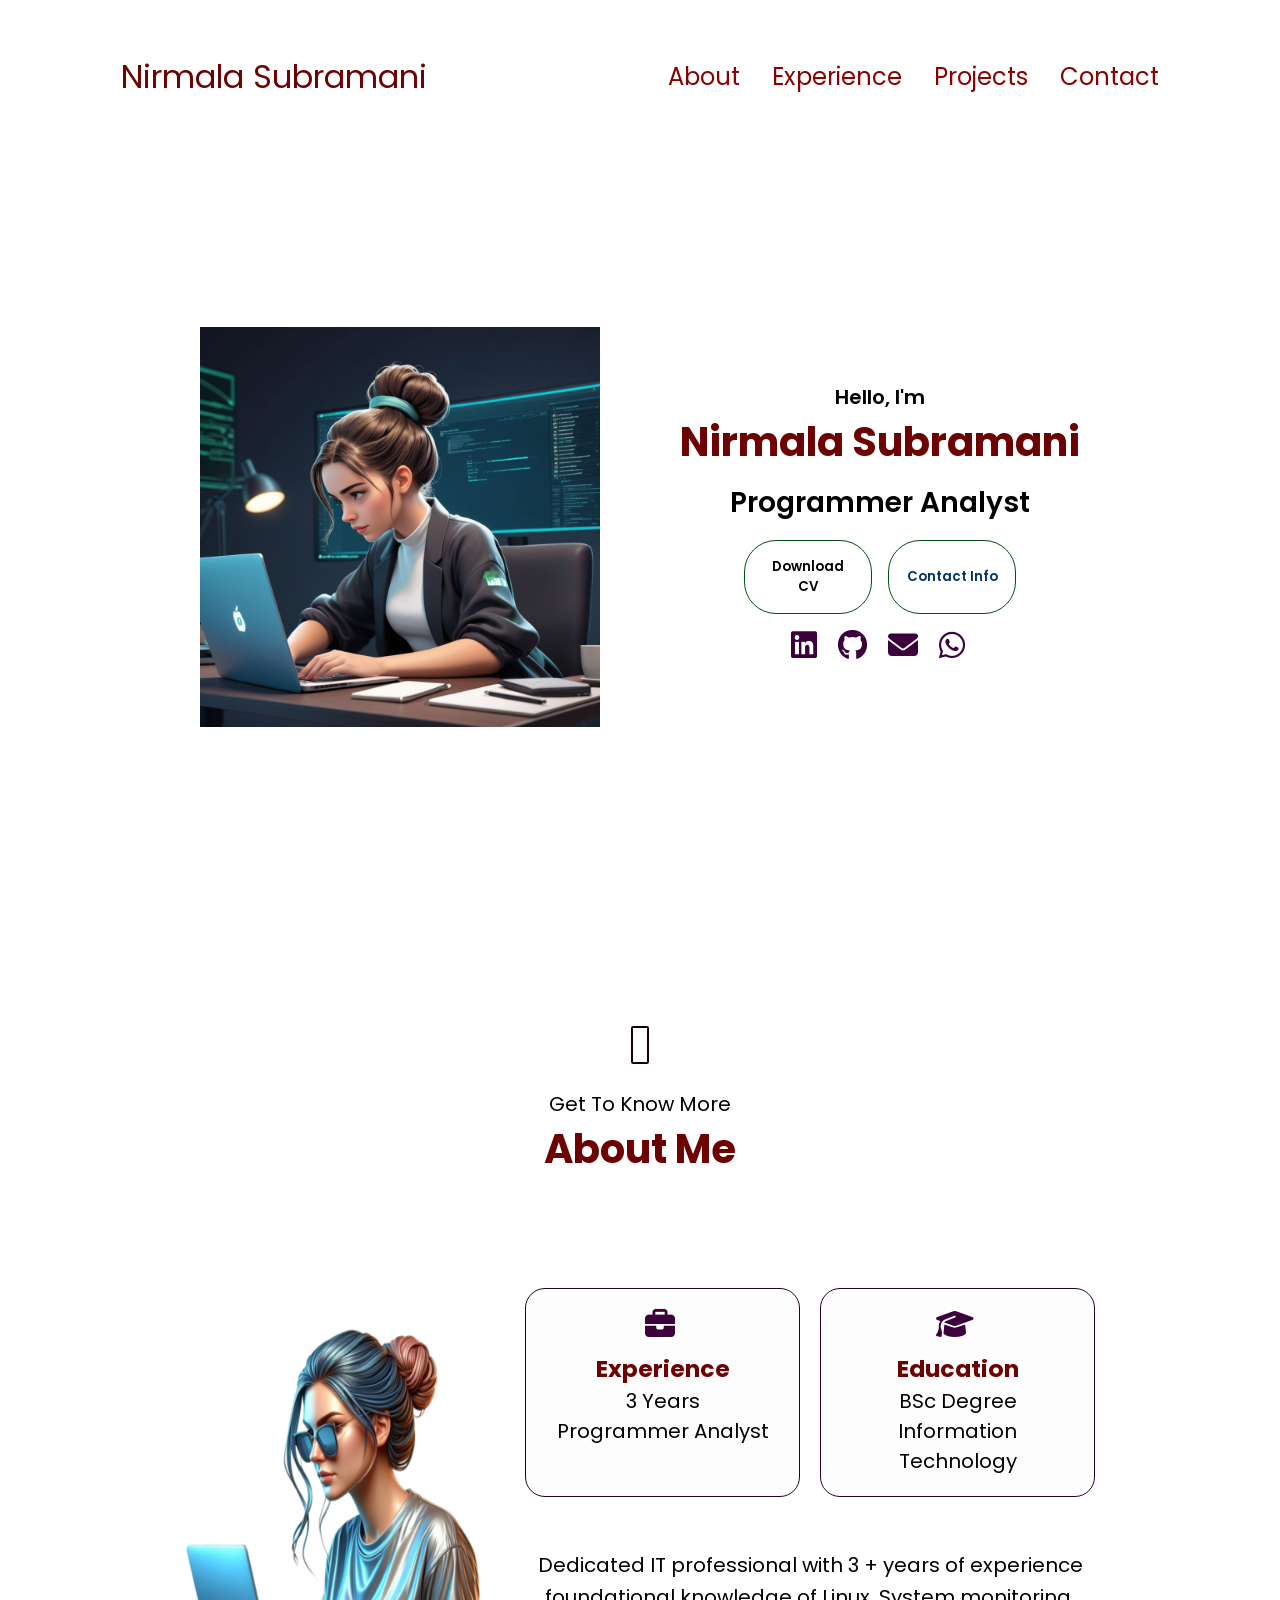
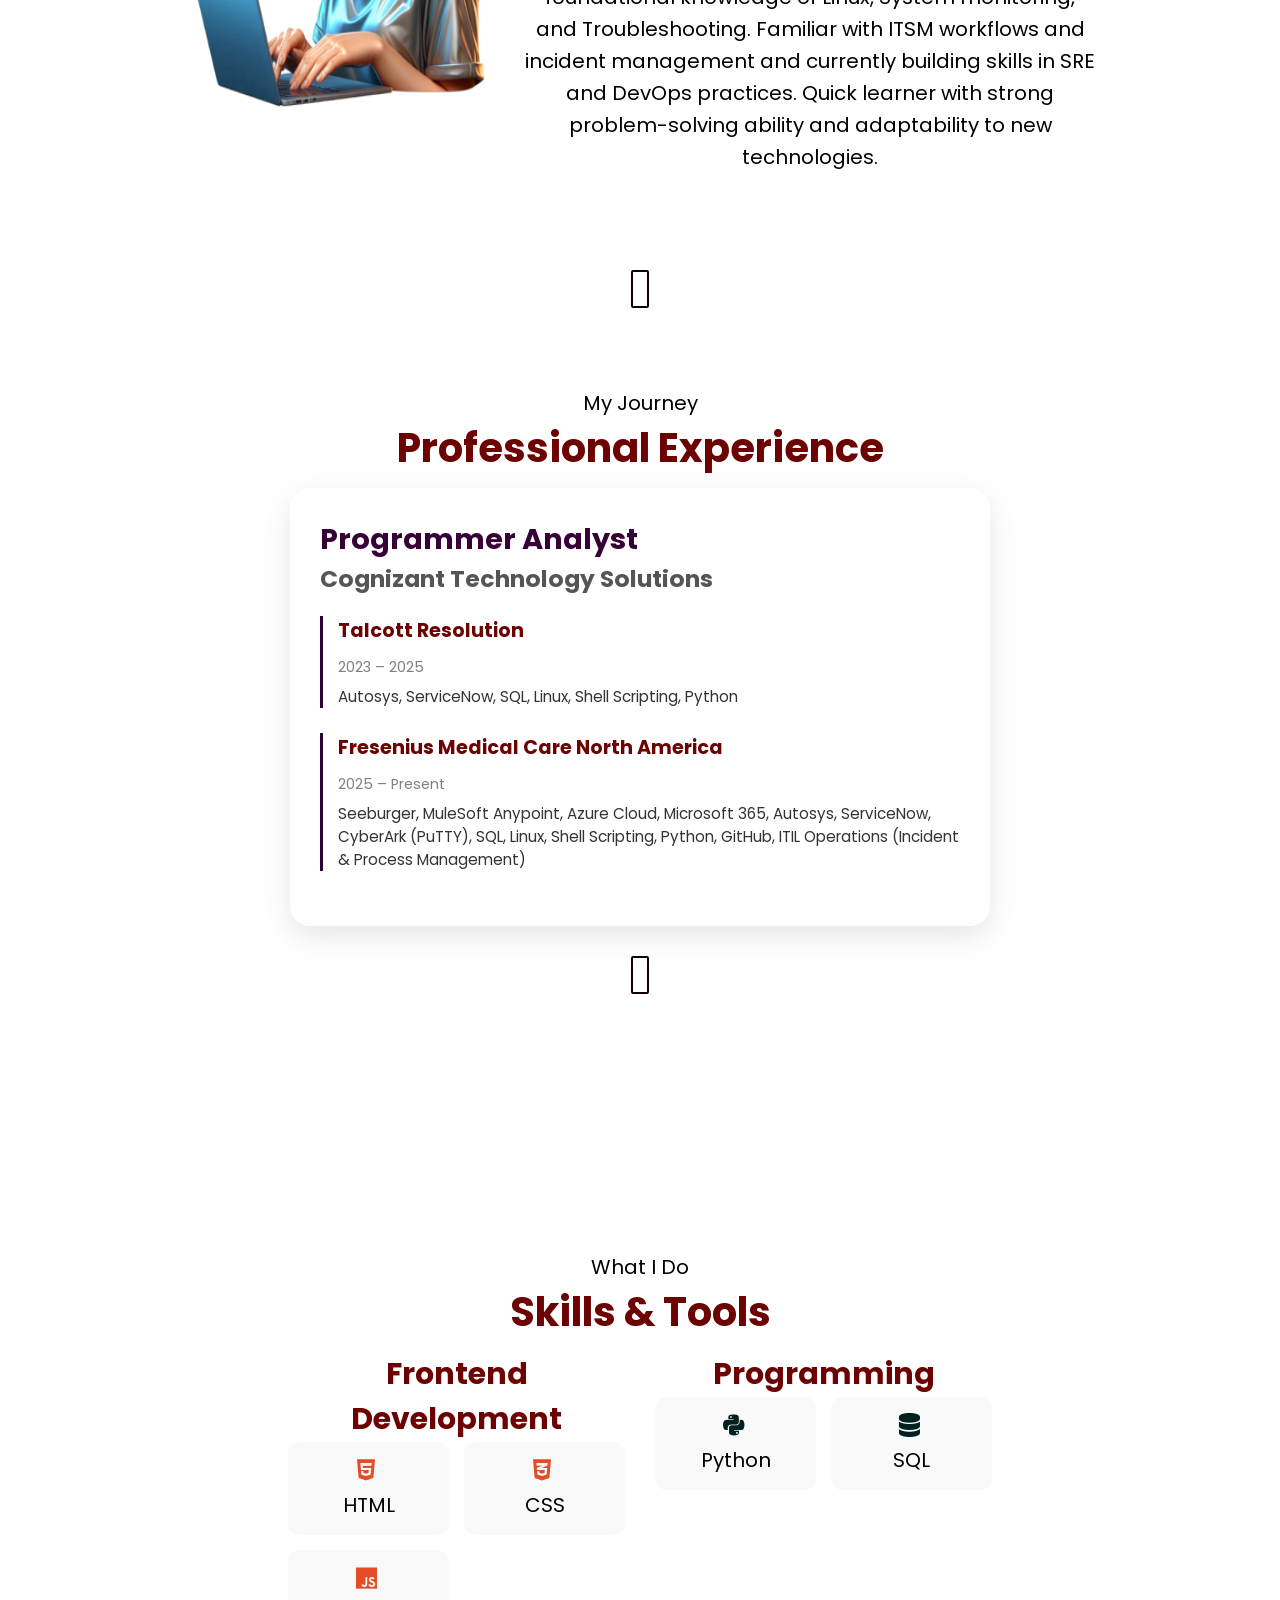
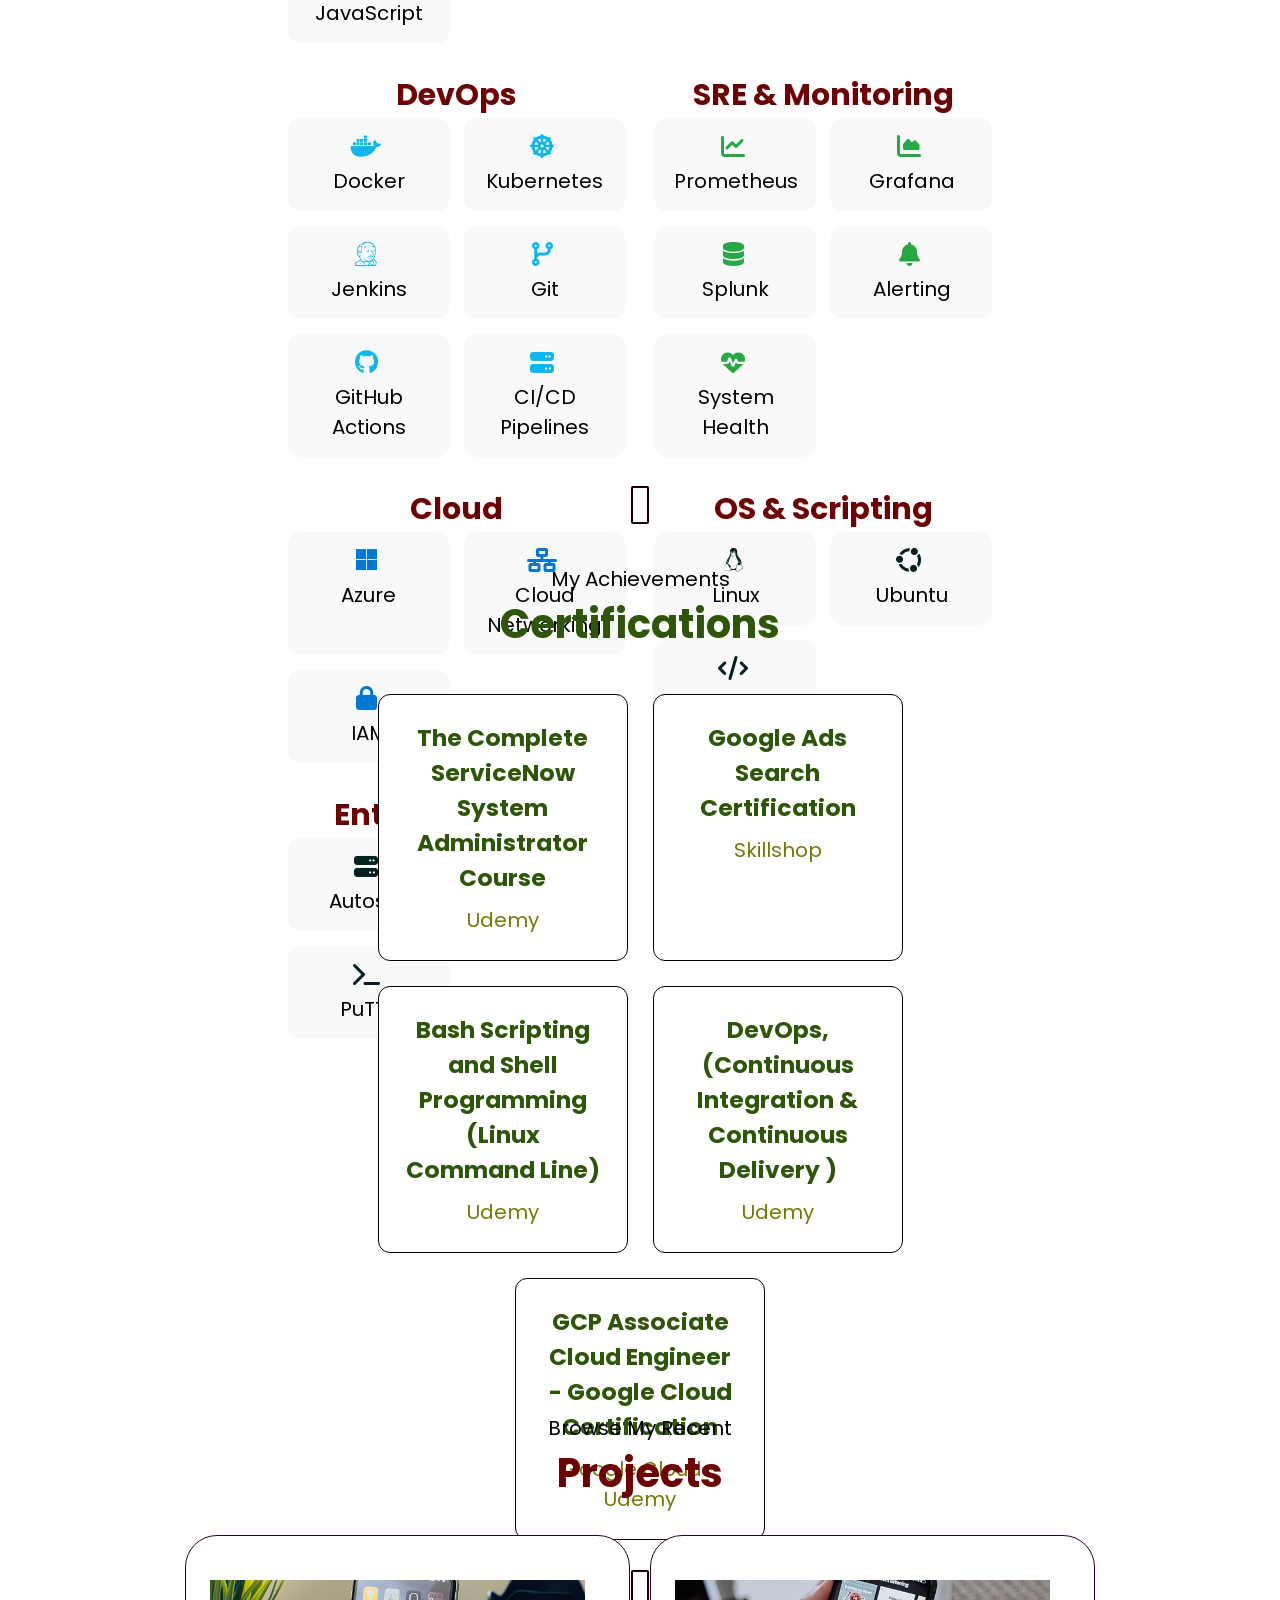
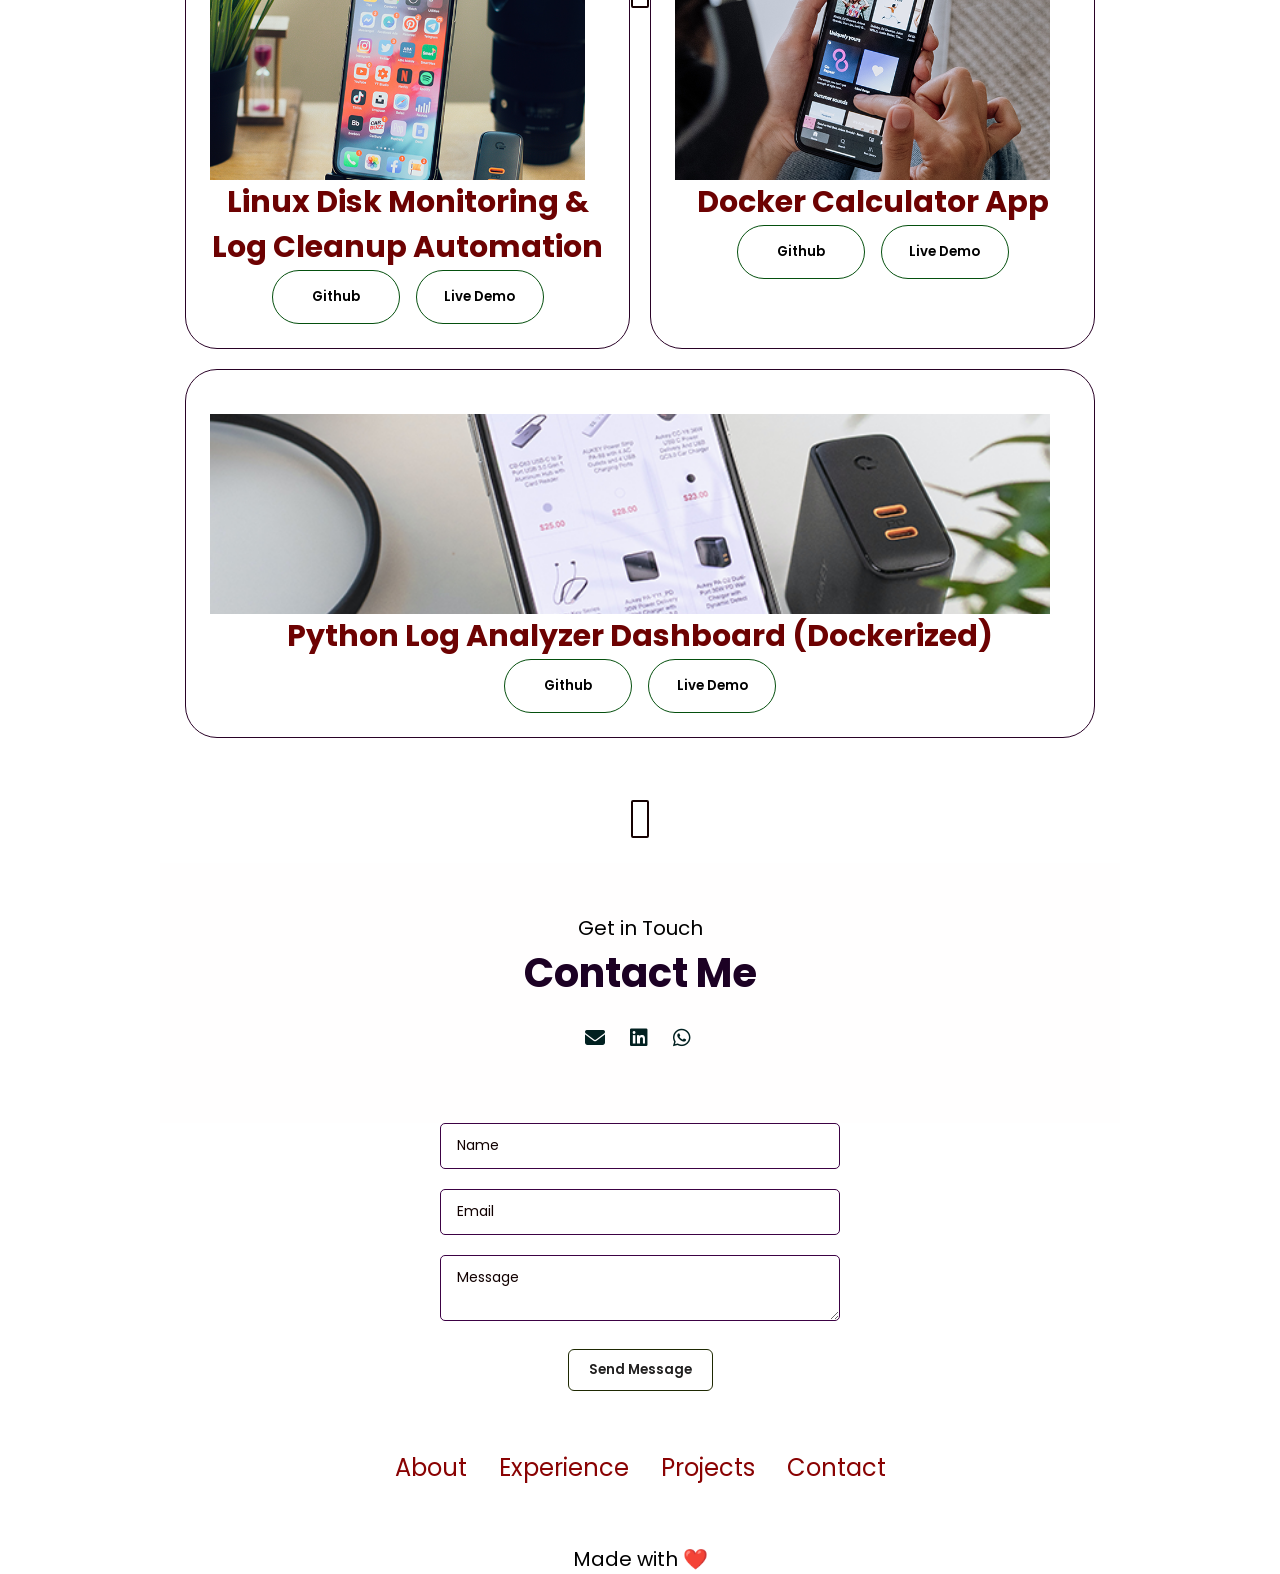
==== commit 557b532e: "Updated few lines" ====
--- a/index.html
+++ b/index.html
@@ -64,7 +64,7 @@
       <div class="btn-container">
         <button
           class="btn btn-color-2"
-          onclick="window.open('images/Nirmala_Subramani.pdf')"
+          onclick="window.open('images/Nirmala.pdf')"
         >
           Download CV
         </button>
@@ -125,7 +125,7 @@
     <!-- Image -->
     <div class="section__pic-container">
       <img 
-        src="/images/background.png" 
+        src="images/background.png" 
         alt="About Image" 
         class="about-pic"
       />
@@ -156,7 +156,7 @@
       <!-- Description -->
       <div class="text-container">
         <p>
-          Dedicated IT professional with 3 years of experience foundational knowledge of Linux, System monitoring, and Troubleshooting. 
+          Dedicated IT professional with 3 + years of experience foundational knowledge of Linux, System monitoring, and Troubleshooting. 
           Familiar with ITSM workflows and incident management and currently building skills in SRE and DevOps practices.
           Quick learner with strong problem-solving ability and adaptability to new technologies.
         </p>
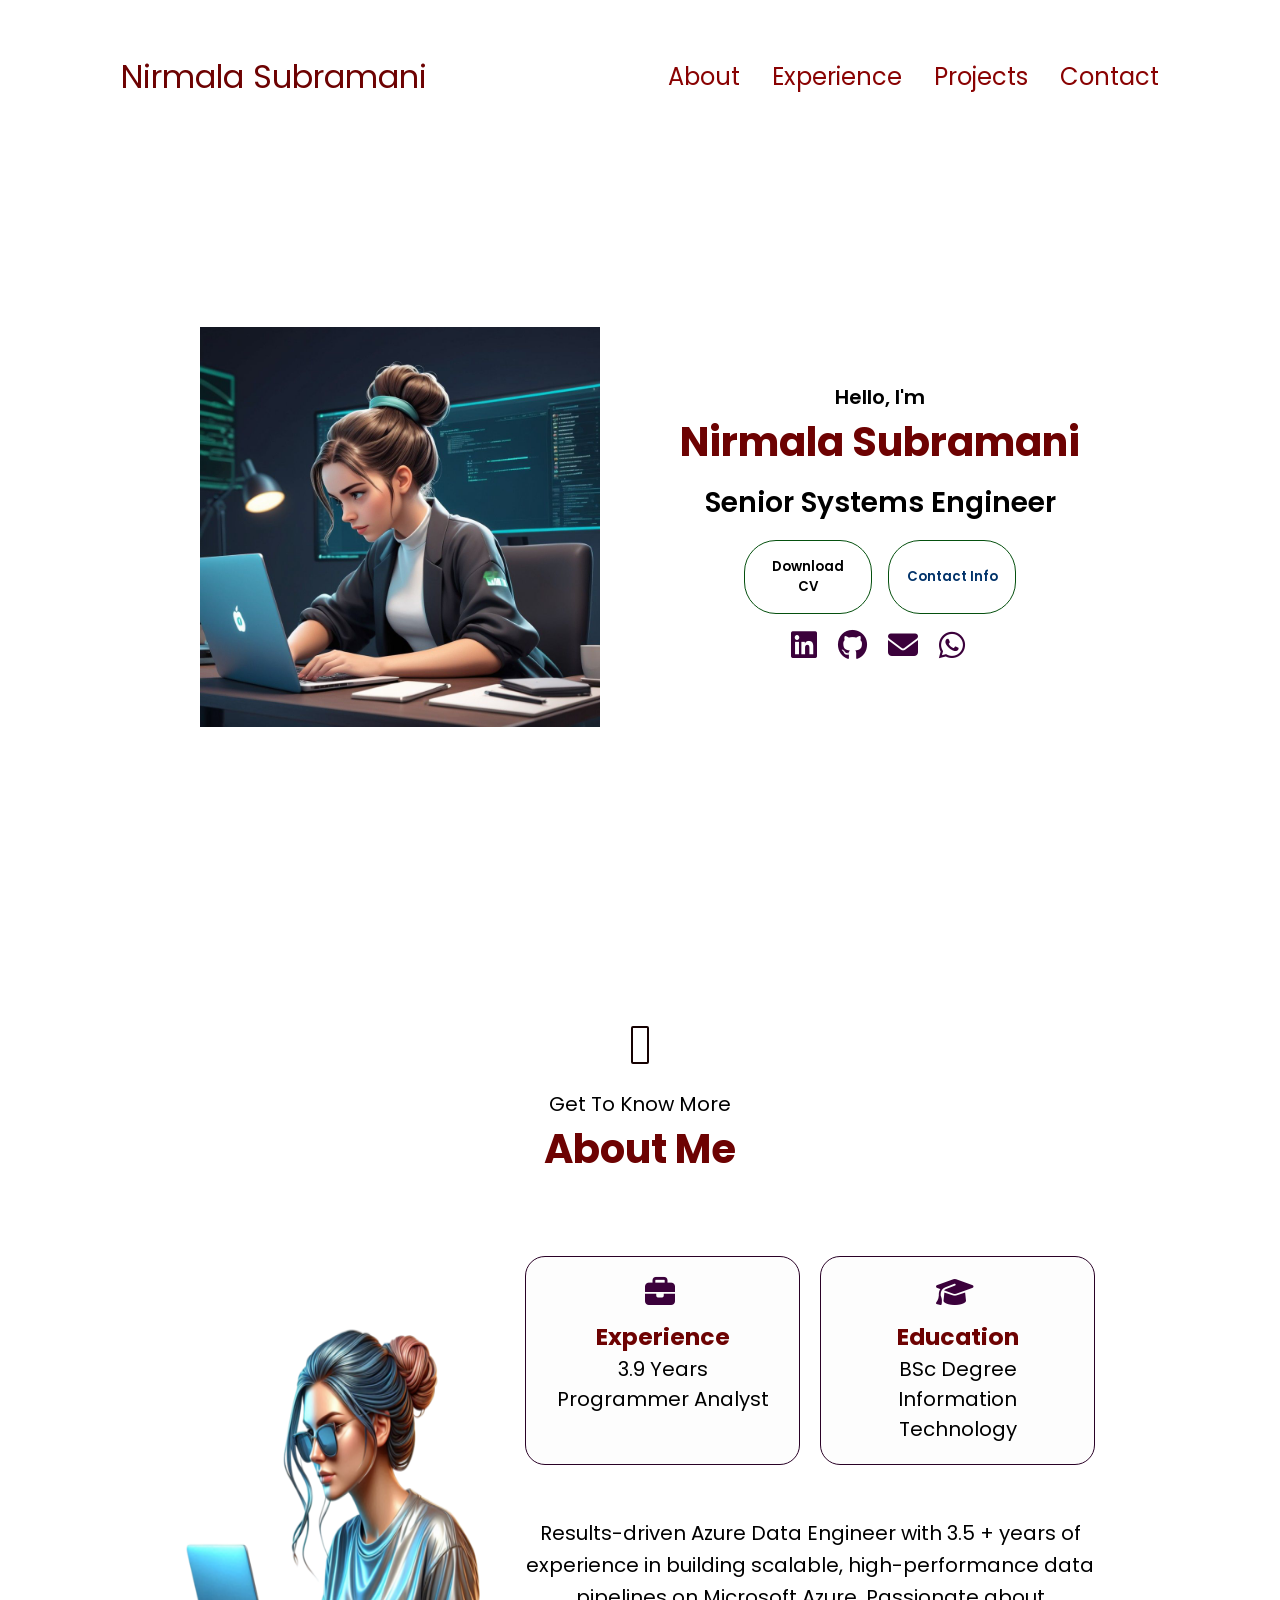
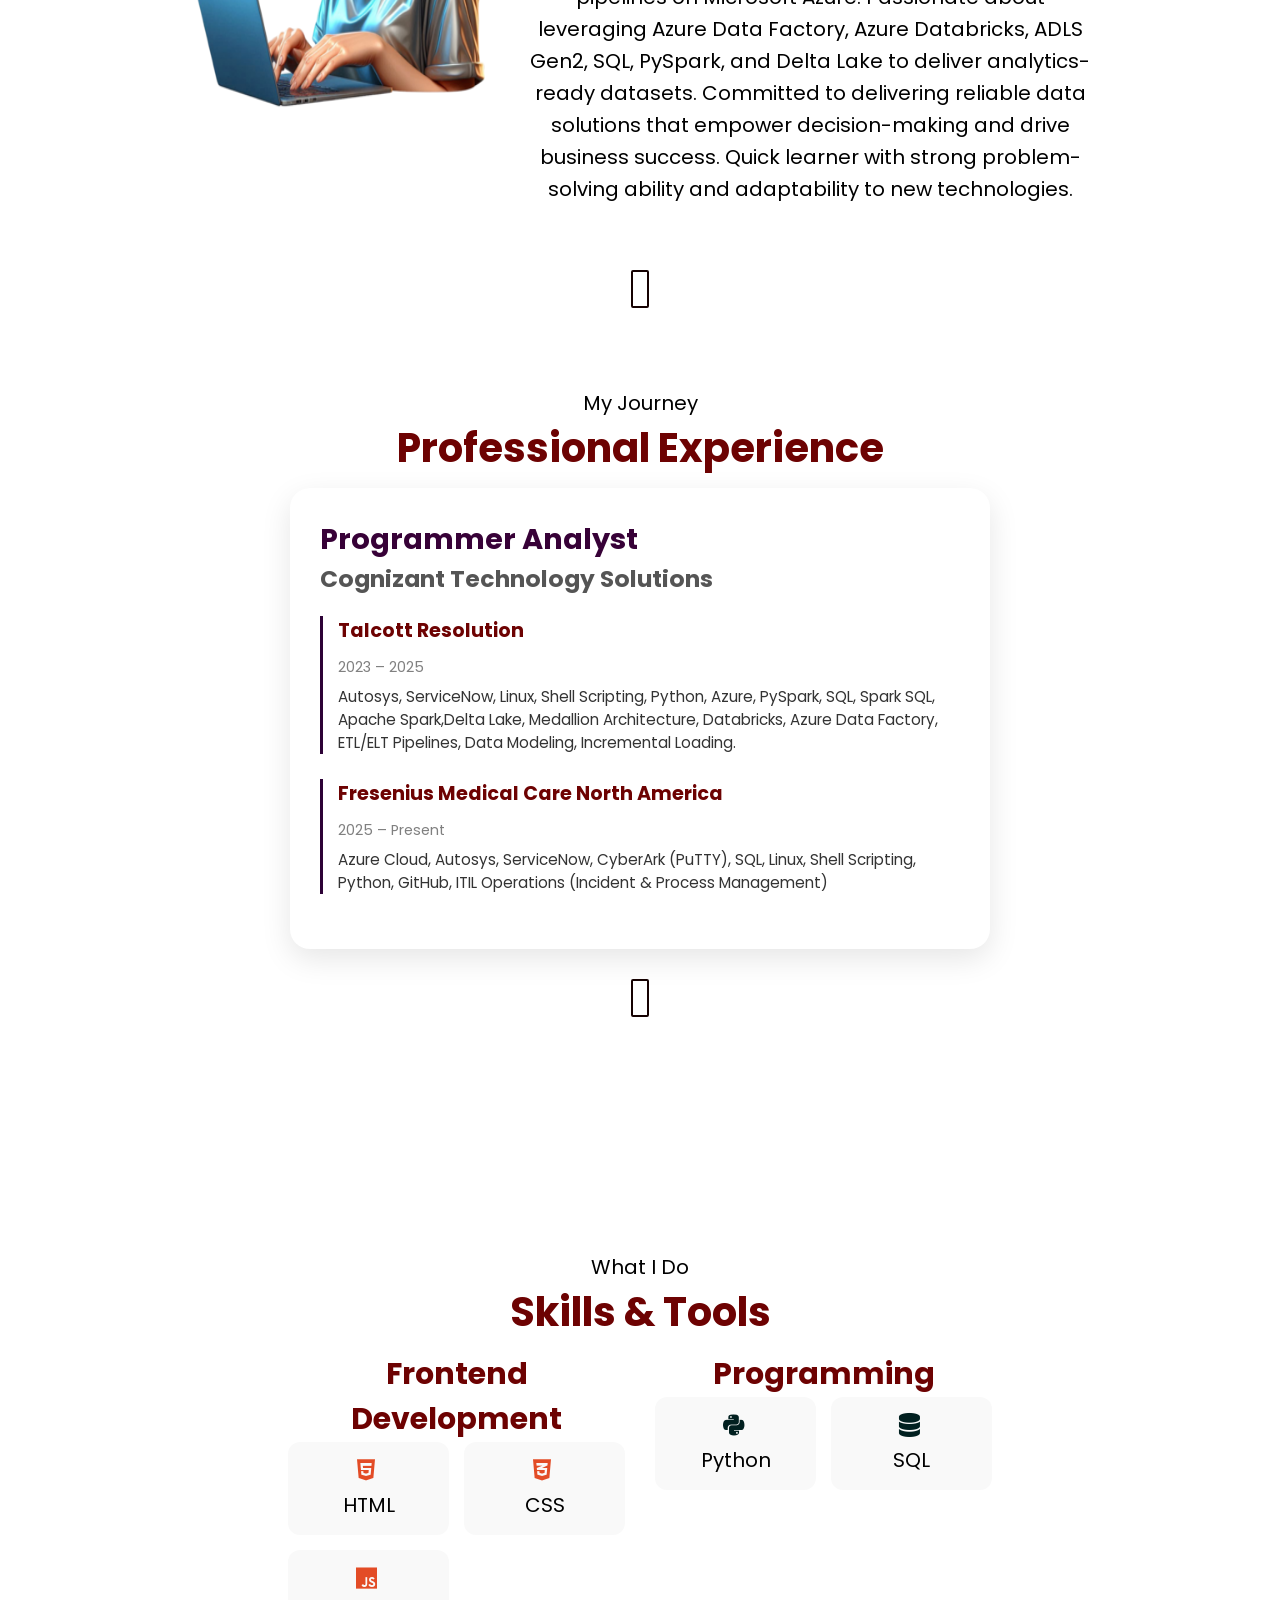
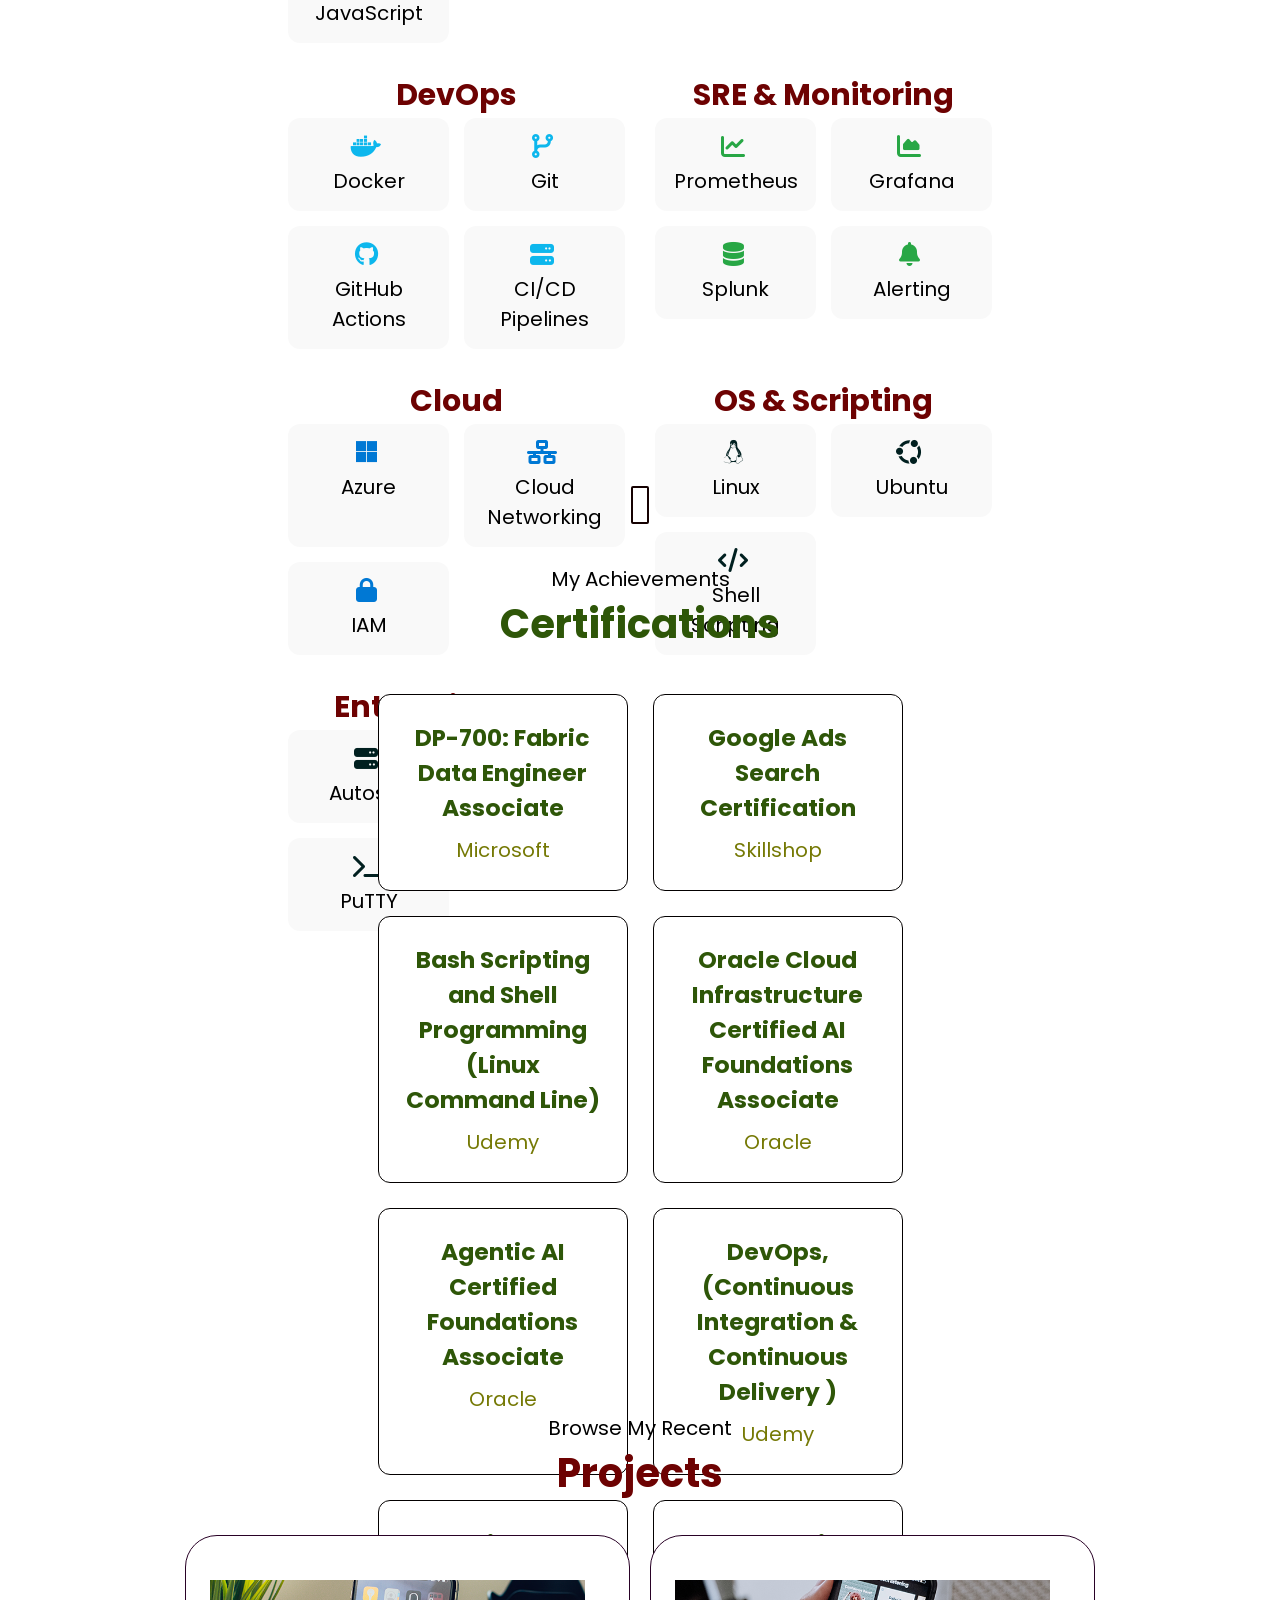
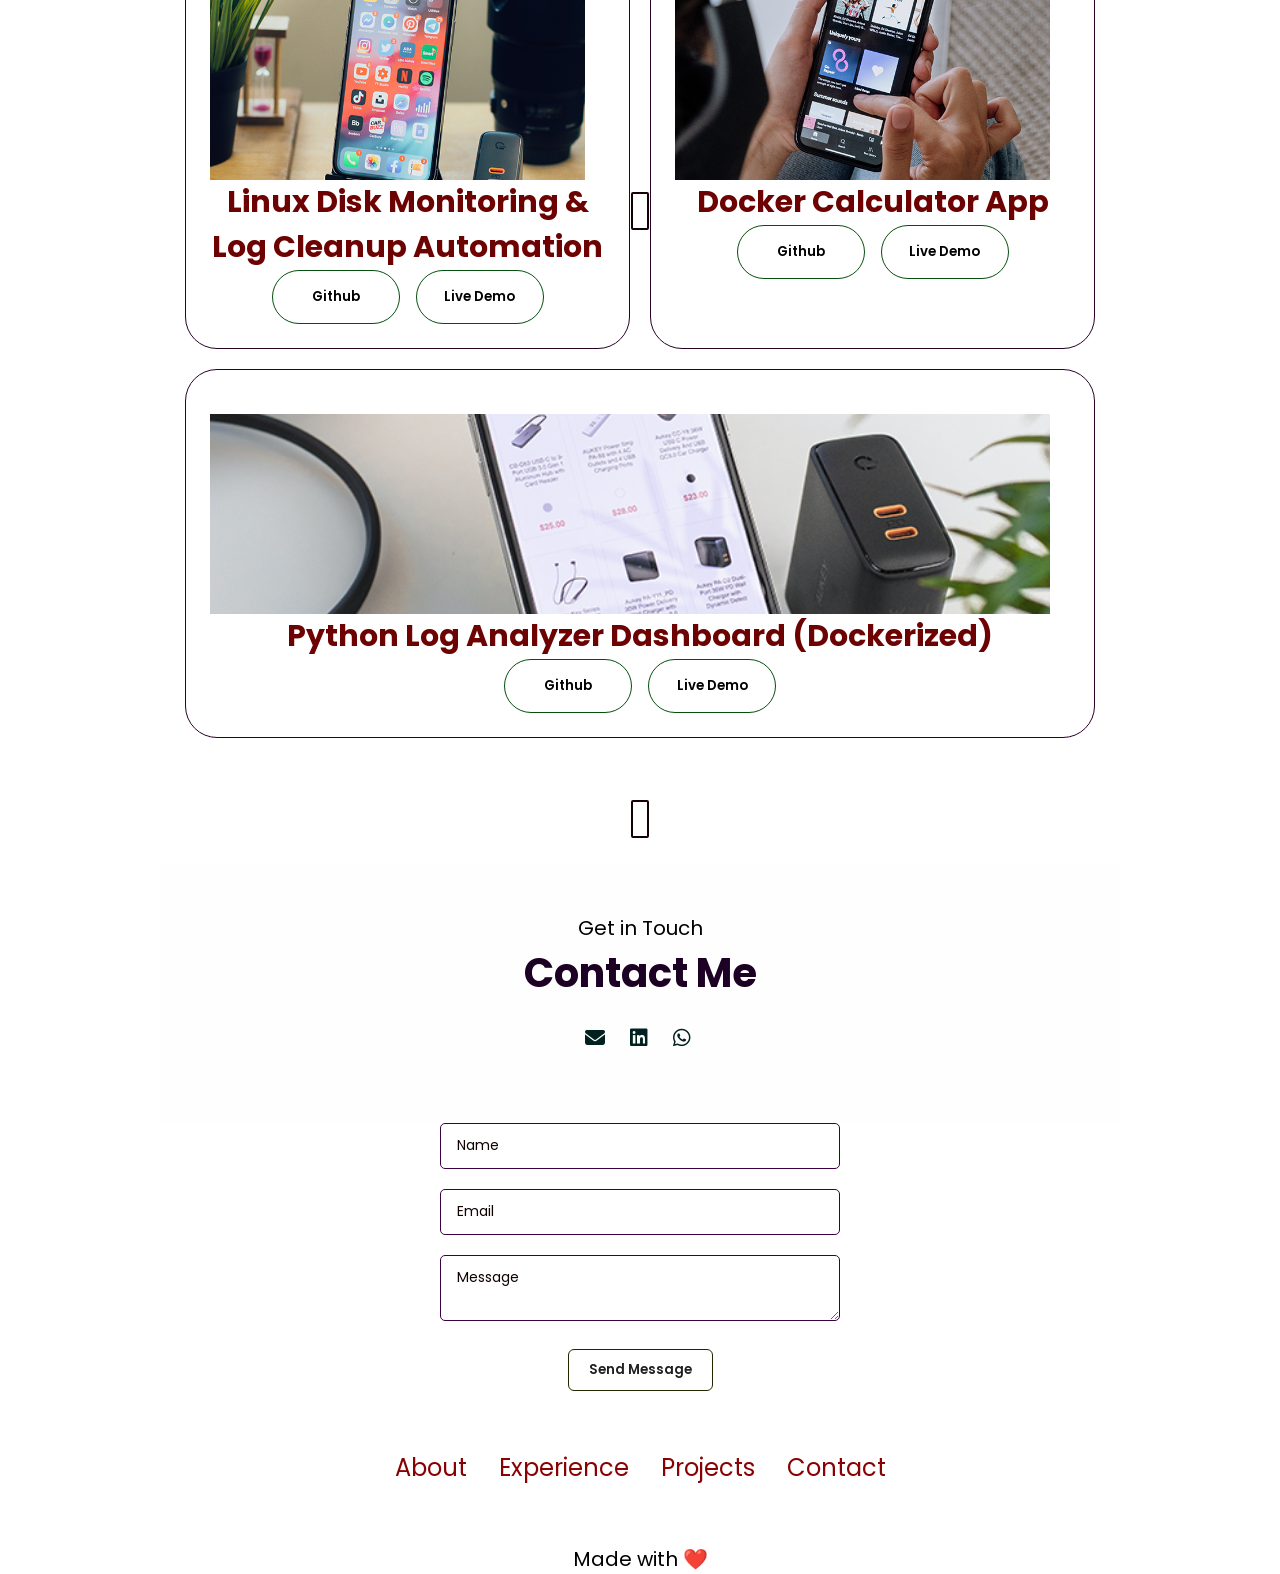
==== commit 3099dc18: "Update index.html" ====
--- a/index.html
+++ b/index.html
@@ -58,13 +58,13 @@
     <div class="section__text">
       <p class="section__text__p1">Hello, I'm</p>
       <h1 class="title">Nirmala Subramani</h1>
-      <p class="section__text__p2">Programmer Analyst</p>
+      <p class="section__text__p2">Senior Systems Engineer</p>
 
       <!-- Buttons -->
       <div class="btn-container">
         <button
           class="btn btn-color-2"
-          onclick="window.open('images/Nirmala.pdf')"
+          onclick="window.open('images/NirmalaS.pdf')"
         >
           Download CV
         </button>
@@ -141,7 +141,7 @@
         <div class="details-container glass">
           <i class="fa-solid fa-briefcase icon"></i>
           <h3>Experience</h3>
-          <p>3 Years <br />Programmer Analyst</p>
+          <p>3.9 Years <br />Programmer Analyst</p>
         </div>
 
         <!-- Education -->
@@ -156,8 +156,9 @@
       <!-- Description -->
       <div class="text-container">
         <p>
-          Dedicated IT professional with 3 + years of experience foundational knowledge of Linux, System monitoring, and Troubleshooting. 
-          Familiar with ITSM workflows and incident management and currently building skills in SRE and DevOps practices.
+          Results-driven Azure Data Engineer with 3.5 + years of experience in building scalable, high-performance data pipelines on
+          Microsoft Azure. Passionate about leveraging Azure Data Factory, Azure Databricks, ADLS Gen2, SQL, PySpark, and
+          Delta Lake to deliver analytics-ready datasets. Committed to delivering reliable data solutions that empower decision-making and drive business success.
           Quick learner with strong problem-solving ability and adaptability to new technologies.
         </p>
       </div>
@@ -185,7 +186,7 @@
         <h4>Talcott Resolution</h4>
         <span class="duration">2023 – 2025</span>
         <p class="tech">
-          Autosys, ServiceNow, SQL, Linux, Shell Scripting, Python
+          Autosys, ServiceNow, Linux, Shell Scripting, Python, Azure, PySpark, SQL, Spark SQL, Apache Spark,Delta Lake, Medallion Architecture, Databricks, Azure Data Factory,  ETL/ELT Pipelines, Data Modeling, Incremental Loading.
         </p>
       </div>
 
@@ -194,8 +195,7 @@
         <h4>Fresenius Medical Care North America</h4>
         <span class="duration">2025 – Present</span>
         <p class="tech">
-          Seeburger, MuleSoft Anypoint, Azure Cloud, Microsoft 365,
-          Autosys, ServiceNow, CyberArk (PuTTY),
+          Azure Cloud, Autosys, ServiceNow, CyberArk (PuTTY),
           SQL, Linux, Shell Scripting, Python, GitHub,
           ITIL Operations (Incident & Process Management)
         </p>
@@ -238,8 +238,6 @@
       <h2>DevOps</h2>
       <div class="skills-grid">
         <div class="skill-card"><i class="fab fa-docker"></i><p>Docker</p></div>
-        <div class="skill-card"><i class="fas fa-dharmachakra"></i><p>Kubernetes</p></div>
-        <div class="skill-card"><i class="fab fa-jenkins"></i><p>Jenkins</p></div>
         <div class="skill-card"><i class="fas fa-code-branch"></i><p>Git</p></div>
         <div class="skill-card"><i class="fab fa-github"></i><p>GitHub Actions</p></div>
         <div class="skill-card"><i class="fas fa-server"></i><p>CI/CD Pipelines</p></div>
@@ -254,7 +252,6 @@
         <div class="skill-card"><i class="fas fa-chart-area"></i><p>Grafana</p></div>
         <div class="skill-card"><i class="fas fa-database"></i><p>Splunk</p></div>
         <div class="skill-card"><i class="fas fa-bell"></i><p>Alerting</p></div>
-        <div class="skill-card"><i class="fas fa-heartbeat"></i><p>System Health</p></div>
       </div>
     </div>
 
@@ -304,8 +301,8 @@
 <div class="cert-container">
 
   <div class="cert-card">
-        <h3>The Complete ServiceNow System Administrator Course</h3>
-        <p>Udemy</p>
+        <h3>DP-700: Fabric Data Engineer Associate</h3>
+        <p>Microsoft</p>
     </div>
 
   <div class="cert-card">
@@ -318,12 +315,27 @@
         <p>Udemy</p>
     </div>
 
+    <div class="cert-card">
+        <h3>Oracle Cloud Infrastructure Certified AI Foundations Associate</h3>
+        <p>Oracle</p>
+    </div>
+
+   <div class="cert-card">
+        <h3>Agentic AI Certified Foundations Associate</h3>
+        <p>Oracle</p>
+    </div>
+  
     <div class="cert-card">
         <h3>DevOps, (Continuous Integration & 
           Continuous Delivery )</h3>
         <p>Udemy</p>
     </div>
 
+   <div class="cert-card">
+        <h3> AI Skills Fest 2026 </h3>
+        <p>Microsoft</p>
+    </div>
+  
     <div class="cert-card">
         <h3>GCP Associate Cloud Engineer - Google Cloud Certification</h3>
         <p>Google Cloud - Udemy</p>
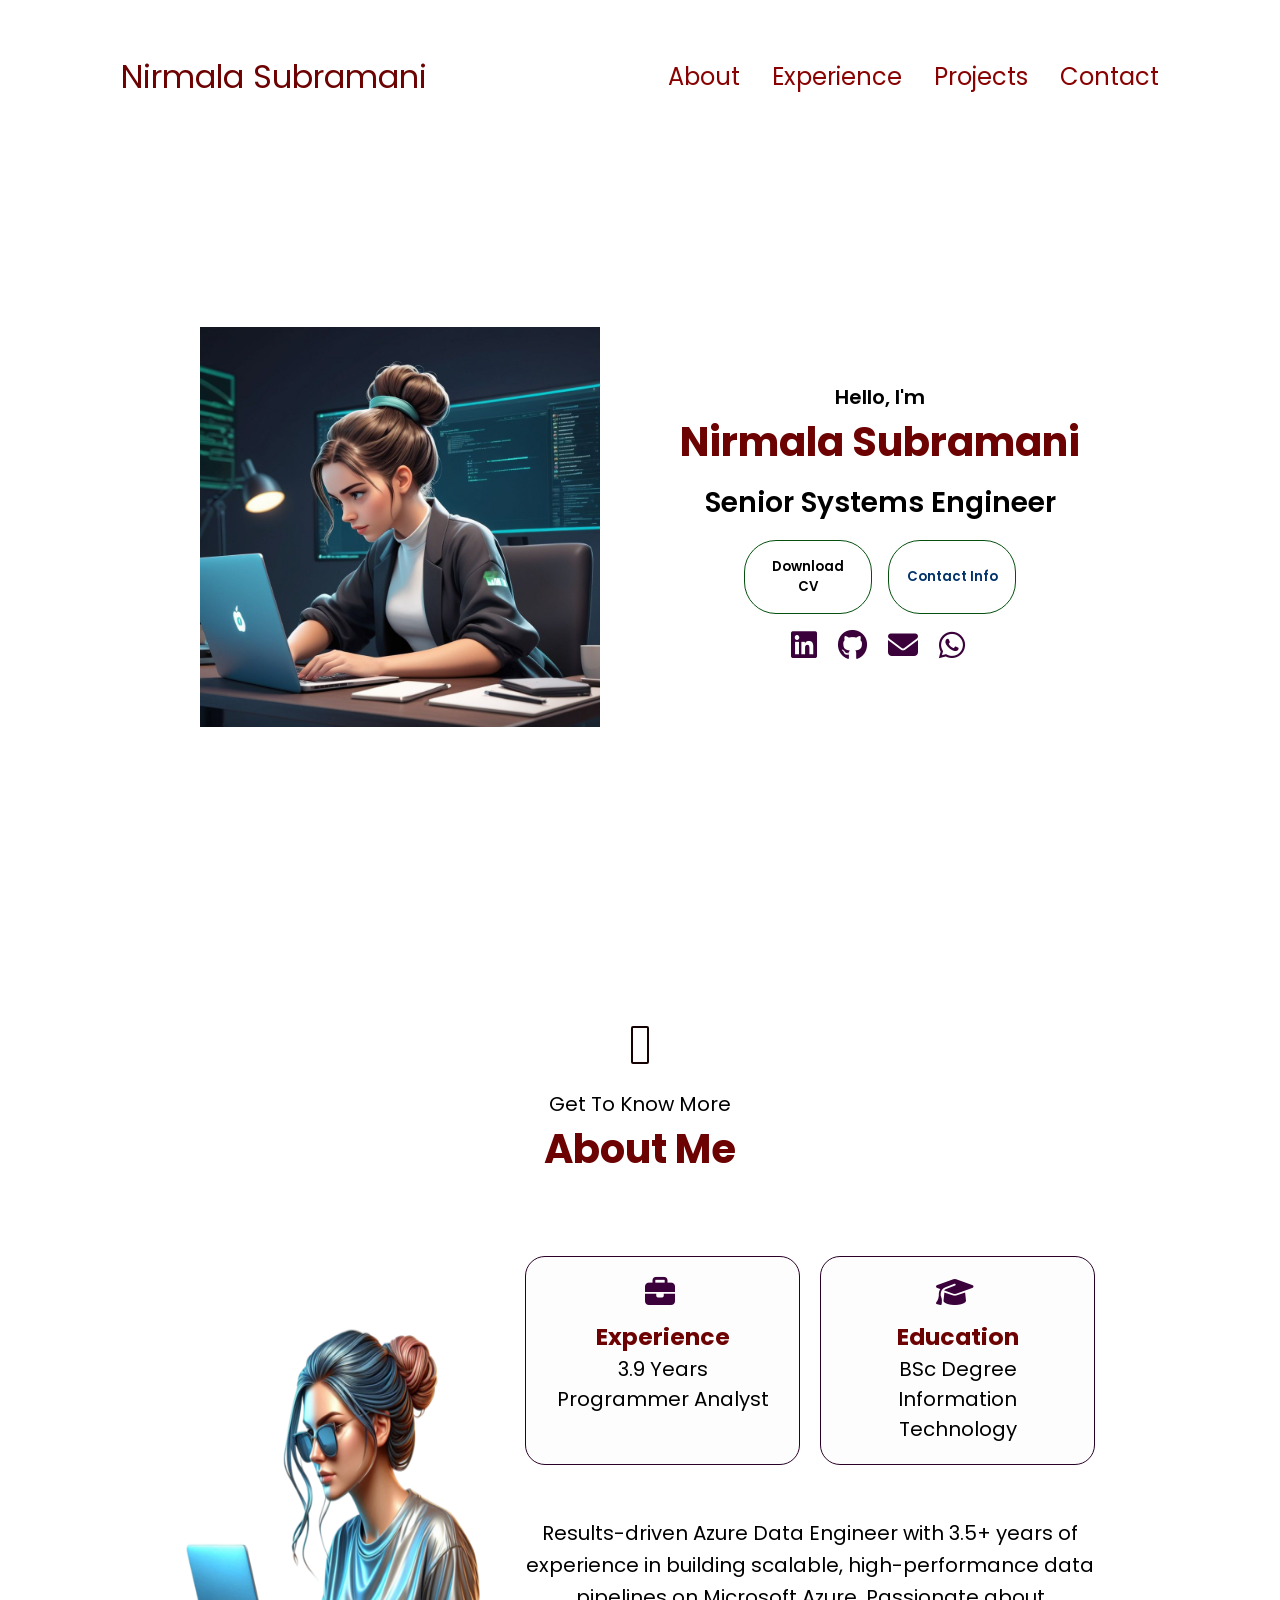
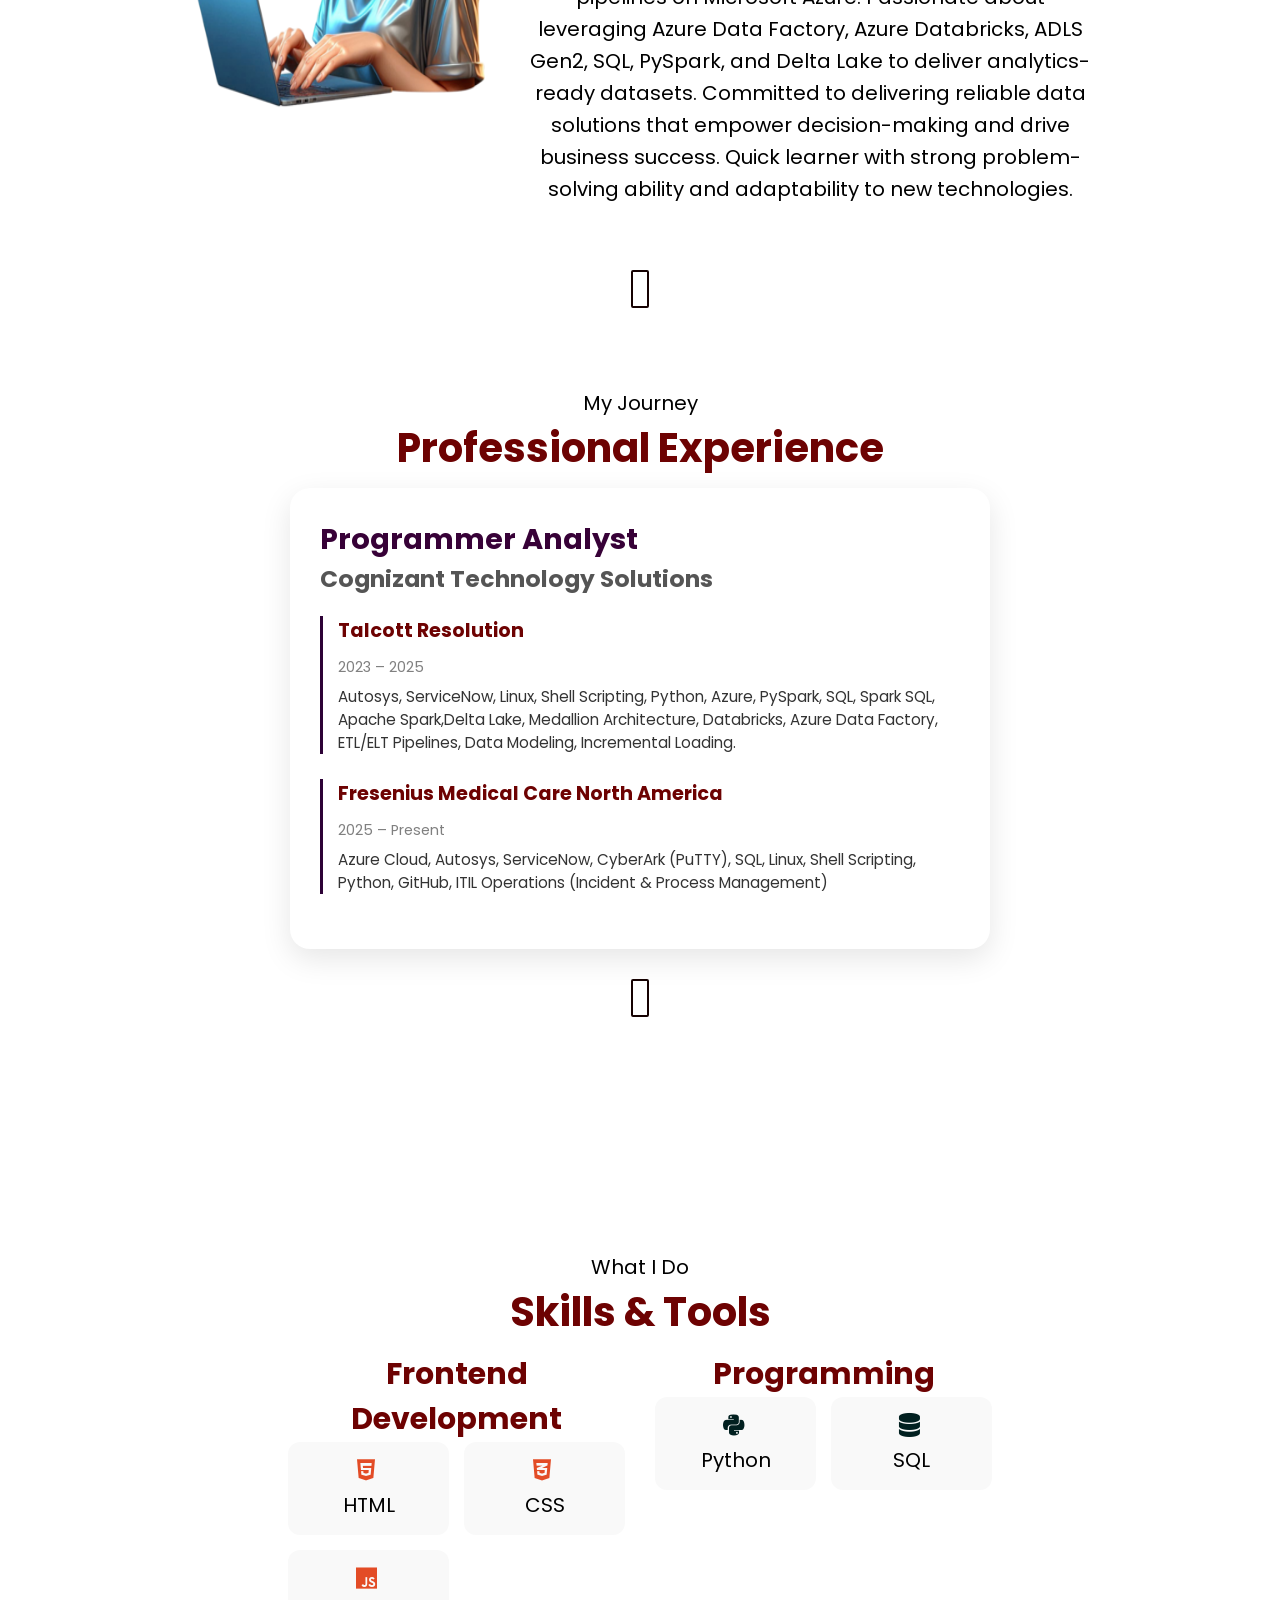
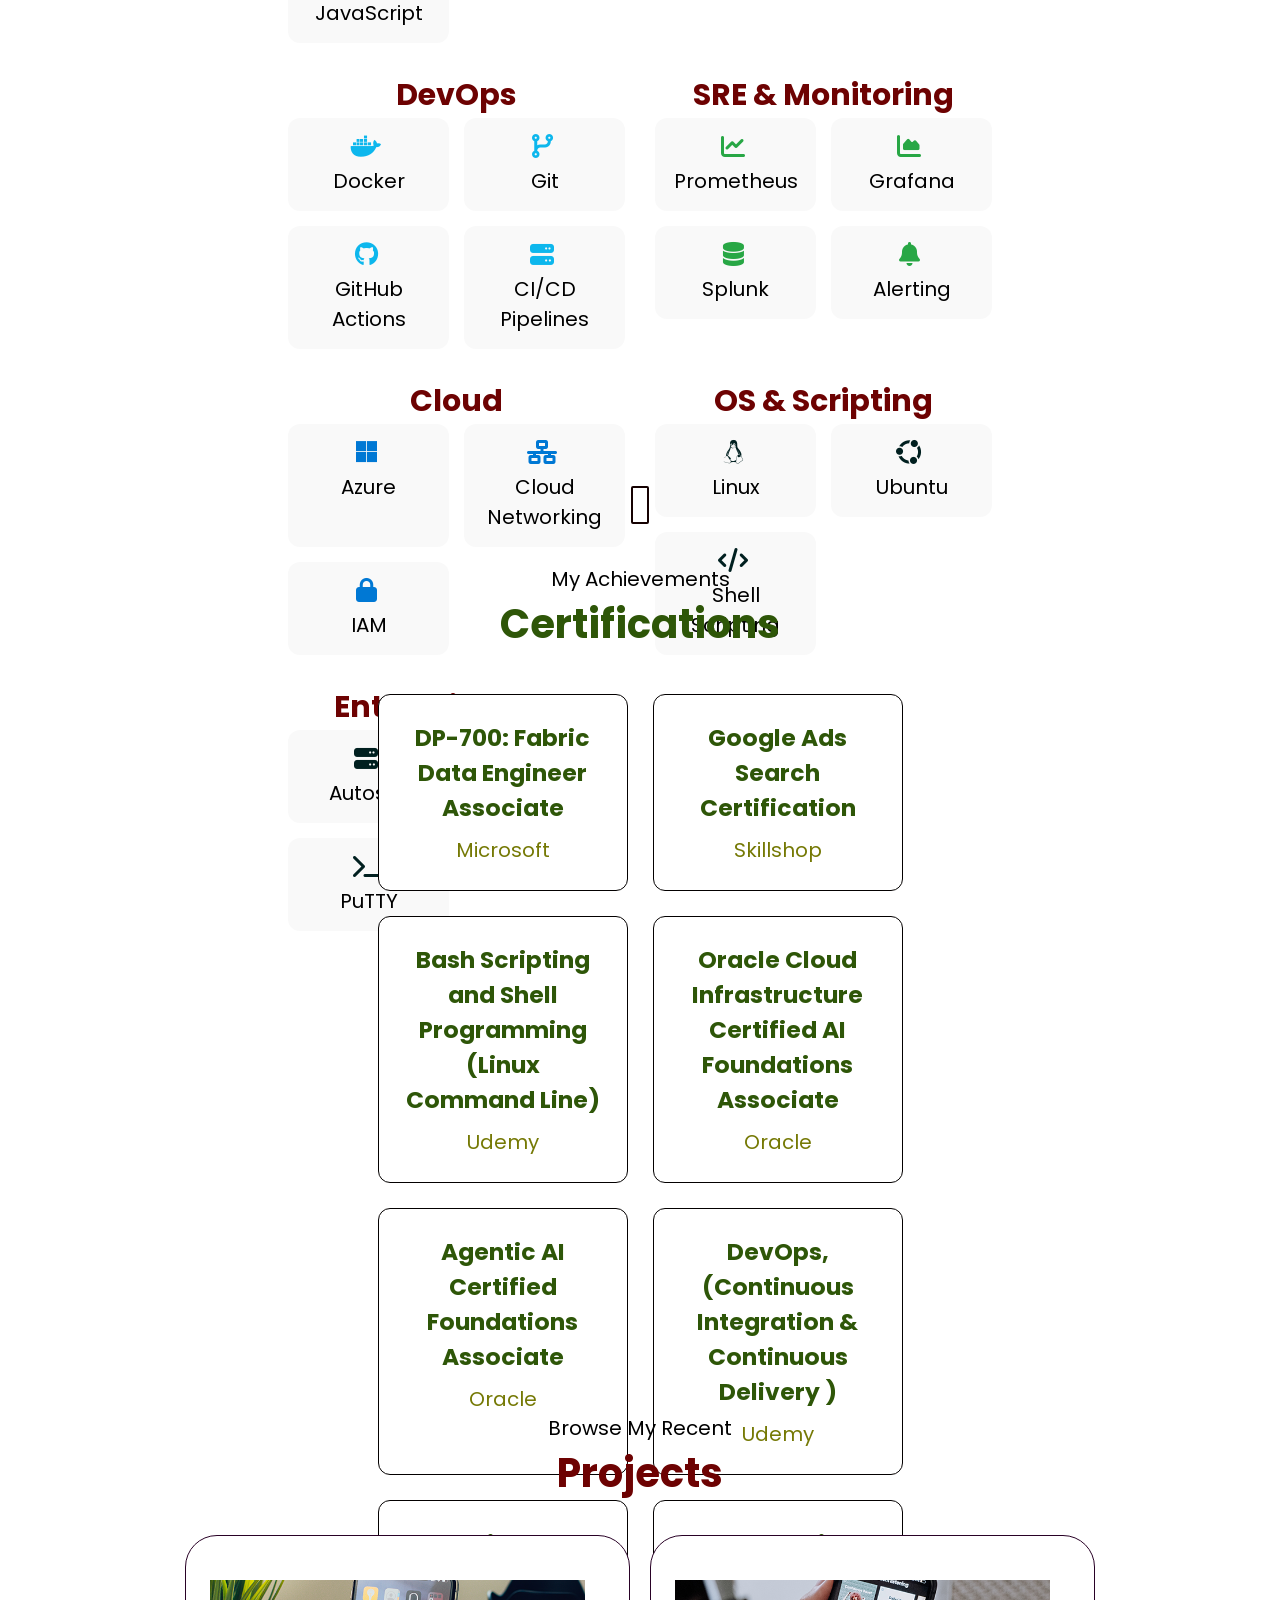
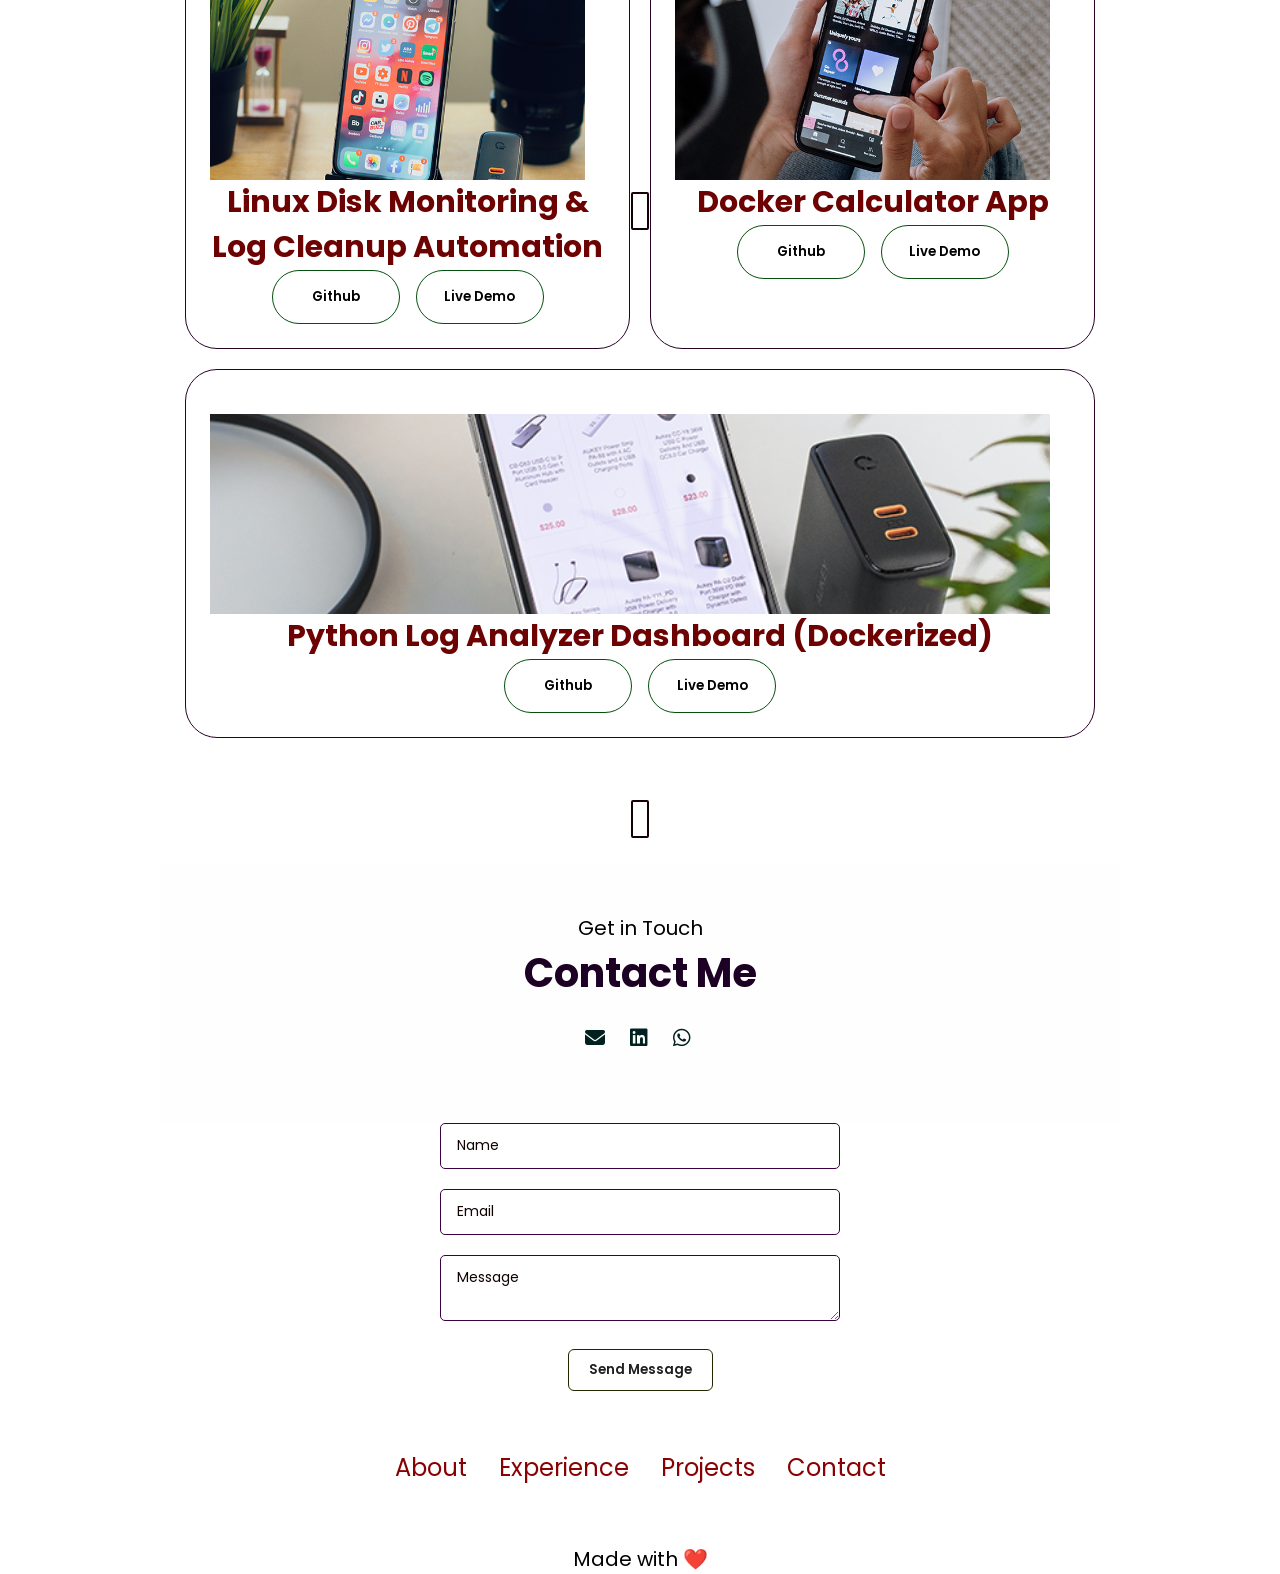
==== commit e0027e78: "Updated index.html" ====
--- a/index.html
+++ b/index.html
@@ -156,7 +156,7 @@
       <!-- Description -->
       <div class="text-container">
         <p>
-          Results-driven Azure Data Engineer with 3.5 + years of experience in building scalable, high-performance data pipelines on
+          Results-driven Azure Data Engineer with 3.5+ years of experience in building scalable, high-performance data pipelines on
           Microsoft Azure. Passionate about leveraging Azure Data Factory, Azure Databricks, ADLS Gen2, SQL, PySpark, and
           Delta Lake to deliver analytics-ready datasets. Committed to delivering reliable data solutions that empower decision-making and drive business success.
           Quick learner with strong problem-solving ability and adaptability to new technologies.
